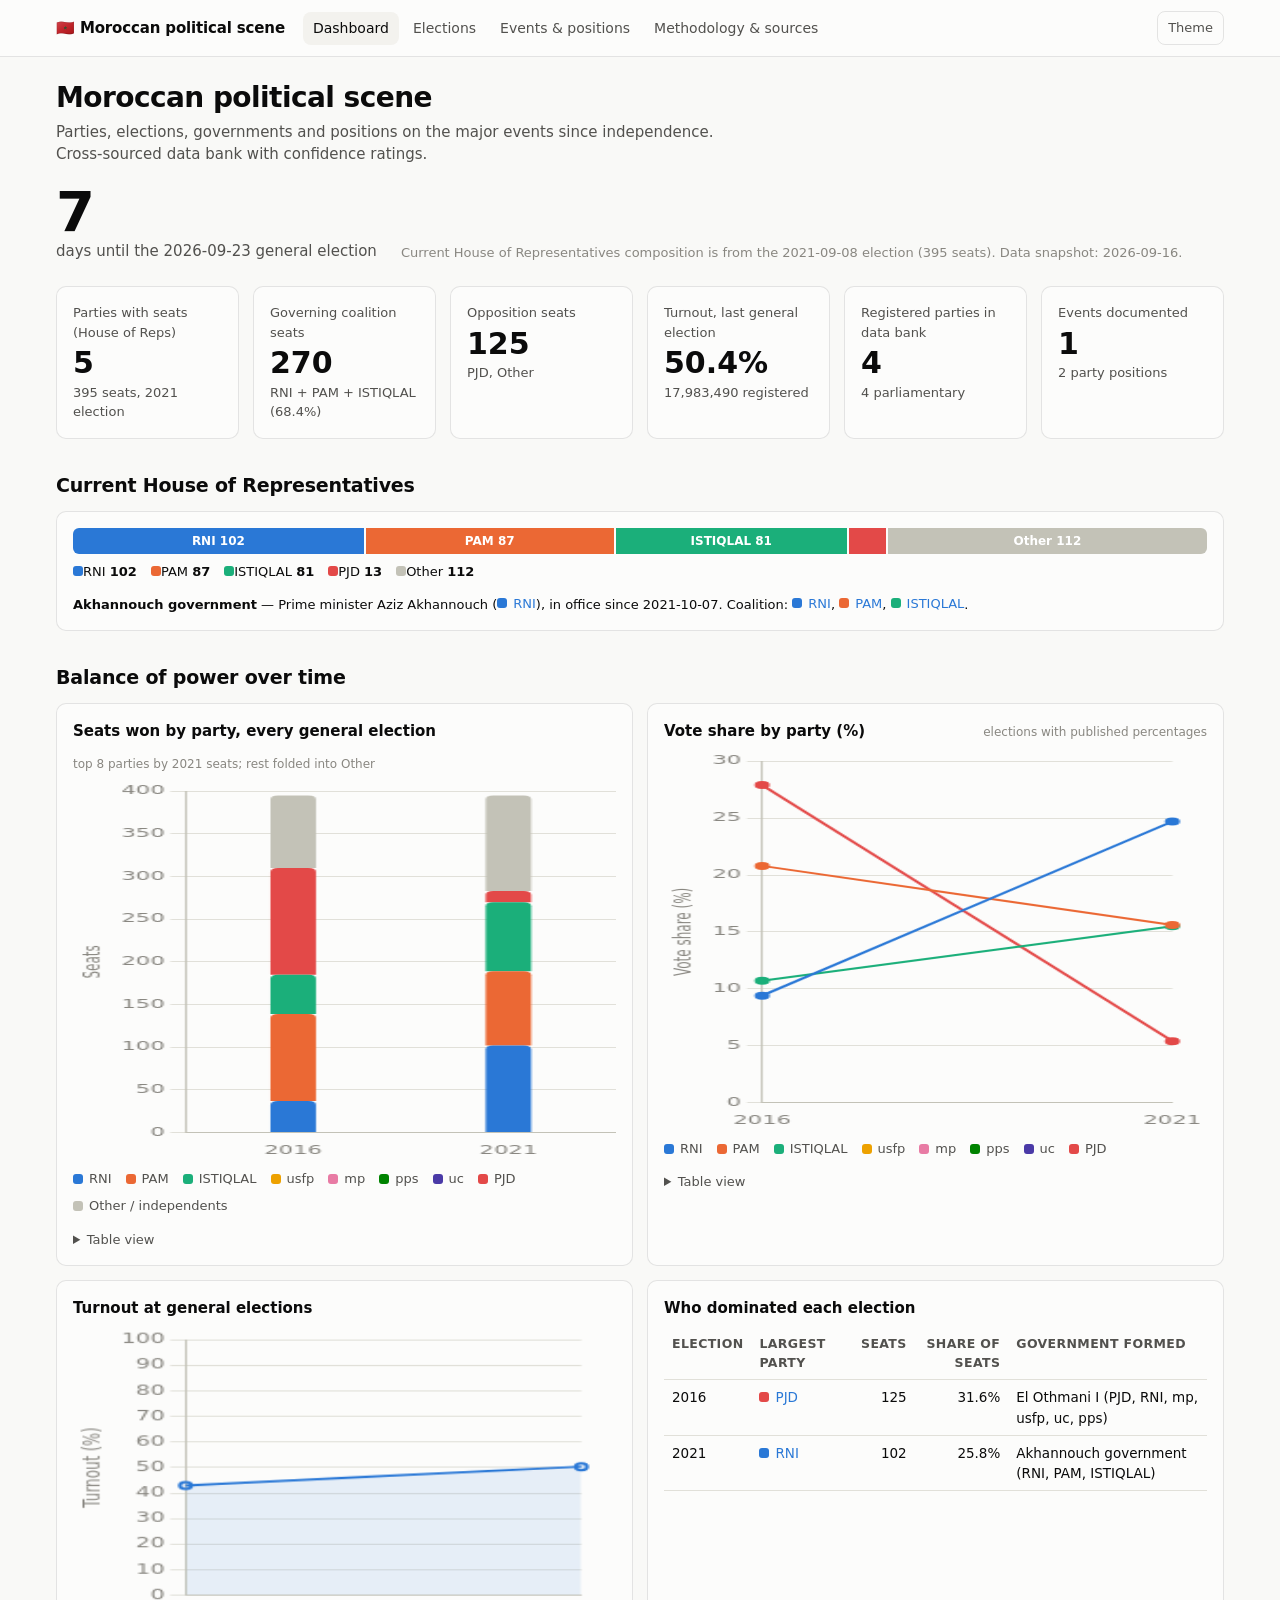
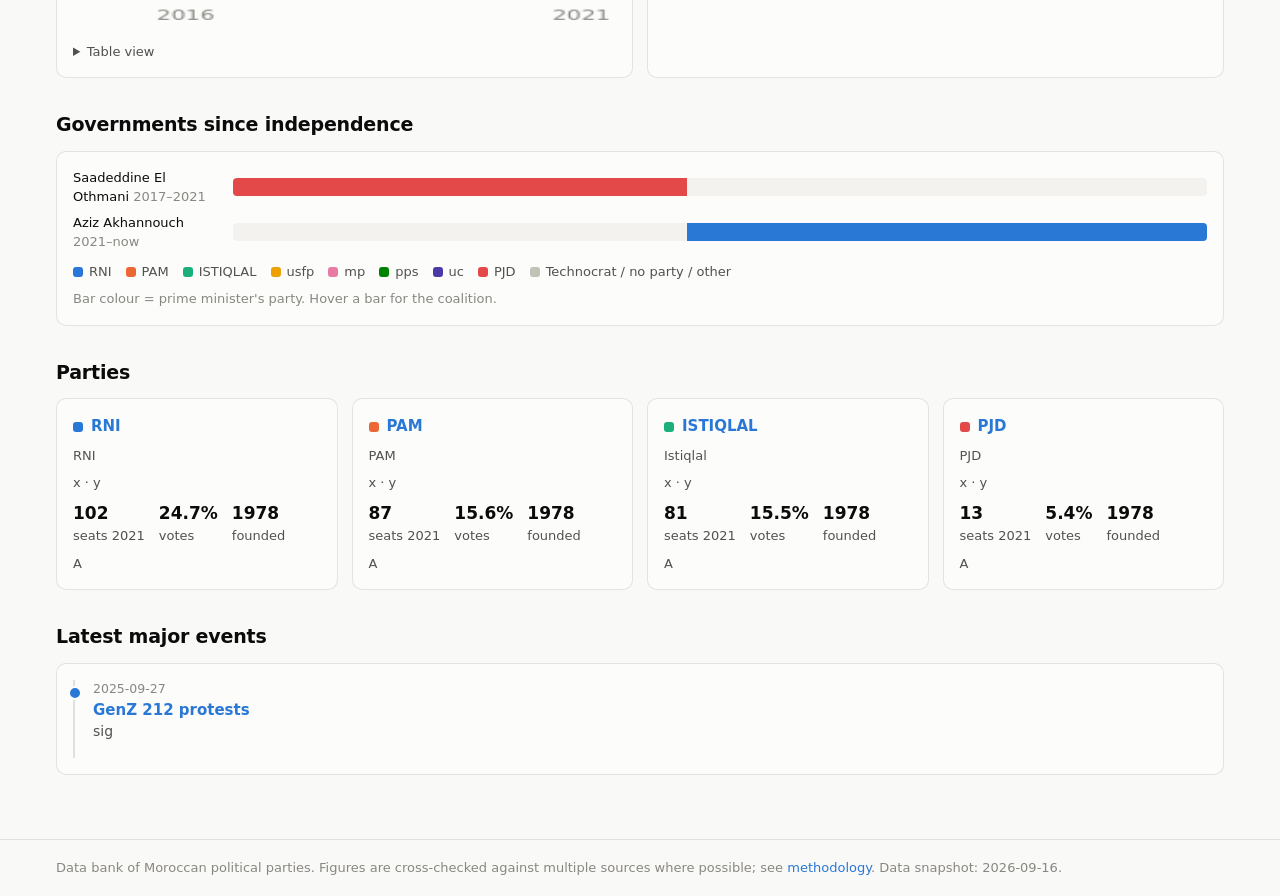
==== site/index.html @ 03019574 "Scaffold data bank site, schema, build and validation pipeline Placeholder data files; real cross-so" ====
<!DOCTYPE html>
<html lang="en">
<head>
<meta charset="utf-8">
<meta name="viewport" content="width=device-width, initial-scale=1">
<title>Dashboard — Moroccan political scene</title>
<link rel="stylesheet" href="assets/style.css">
<script src="assets/vendor/chart.umd.js"></script>
<script src="data.js"></script>
<script src="assets/app.js" defer></script>
</head>
<body data-page="dashboard">
<header class="top"><div class="wrap">
  <a class="brand" href="index.html">🇲🇦 Moroccan political scene</a>
  <nav>
    <a href="index.html" data-page="dashboard">Dashboard</a>
    <a href="elections.html" data-page="elections">Elections</a>
    <a href="events.html" data-page="events">Events &amp; positions</a>
    <a href="methodology.html" data-page="methodology">Methodology &amp; sources</a>
  </nav>
  <button class="theme-btn" id="theme-toggle" type="button">Theme</button>
</div></header>
<main><div class="wrap">
<h1>Moroccan political scene</h1>
<p class="sub">Parties, elections, governments and positions on the major events since independence. Cross-sourced data bank with confidence ratings.</p>
<div class="hero" id="hero"></div>
<div class="grid kpi" id="kpis"></div>
<h2>Current House of Representatives</h2>
<div class="card"><div id="seatbar"></div><p class="small" style="margin:12px 0 0" id="gov-summary"></p></div>
<h2>Balance of power over time</h2>
<div class="grid two">
  <div class="card chart-card"><div class="head"><span class="title">Seats won by party, every general election</span><span class="note">top 8 parties by 2021 seats; rest folded into Other</span></div><div class="chart-wrap tall"><canvas id="chart-seats"></canvas></div><div id="legend-seats"></div><div id="table-seats"></div></div>
  <div class="card chart-card"><div class="head"><span class="title">Vote share by party (%)</span><span class="note">elections with published percentages</span></div><div class="chart-wrap tall"><canvas id="chart-votes"></canvas></div><div id="legend-votes"></div><div id="table-votes"></div></div>
</div>
<div class="grid two" style="margin-top:14px">
  <div class="card chart-card"><div class="head"><span class="title">Turnout at general elections</span></div><div class="chart-wrap"><canvas id="chart-turnout"></canvas></div><div id="table-turnout"></div></div>
  <div class="card chart-card"><div class="head"><span class="title">Who dominated each election</span></div><div id="domination"></div></div>
</div>
<h2>Governments since independence</h2>
<div class="card"><div class="gov-track" id="gov-track"></div><div style="margin-top:10px" id="legend-gov"></div><p class="small muted" style="margin:8px 0 0">Bar colour = prime minister's party. Hover a bar for the coalition.</p></div>
<h2>Parties</h2>
<div class="grid parties" id="party-cards"></div>
<h2>Latest major events</h2>
<div class="card" id="recent-events"></div>
</div></main>
<footer><div class="wrap">Data bank of Moroccan political parties. Figures are cross-checked against multiple sources where possible; see <a href="methodology.html">methodology</a>. Data snapshot: <span id="generated"></span>.</div></footer>
</body>
</html>
---- site/assets/style.css ----
/* Moroccan political scene — data bank UI */
:root {
  color-scheme: light;
  --page: #f9f9f7; --surface: #fcfcfb; --surface-2: #f3f2ee;
  --ink: #0b0b0b; --ink-2: #52514e; --muted: #898781;
  --grid: #e1e0d9; --axis: #c3c2b7; --border: rgba(11,11,11,0.10);
  --accent: #2a78d6; --accent-ink: #ffffff;
  --gray-series: #c3c2b7;
  --s1:#2a78d6; --s2:#eb6834; --s3:#1baf7a; --s4:#eda100; --s5:#e87ba4; --s6:#008300; --s7:#4a3aa7; --s8:#e34948;
  --good:#0ca30c; --warning:#fab219; --serious:#ec835a; --critical:#d03b3b;
  --radius: 10px; --gutter: 16px; --maxw: 1200px;
  --font: system-ui, -apple-system, "Segoe UI", Roboto, sans-serif;
}
@media (prefers-color-scheme: dark) {
  :root:not([data-theme="light"]) {
    color-scheme: dark;
    --page:#0d0d0d; --surface:#1a1a19; --surface-2:#232321;
    --ink:#ffffff; --ink-2:#c3c2b7; --muted:#898781;
    --grid:#2c2c2a; --axis:#383835; --border: rgba(255,255,255,0.10);
    --accent:#3987e5; --gray-series:#4a4a47;
    --s1:#3987e5; --s2:#d95926; --s3:#199e70; --s4:#c98500; --s5:#d55181; --s6:#008300; --s7:#9085e9; --s8:#e66767;
  }
}
:root[data-theme="dark"] {
  color-scheme: dark;
  --page:#0d0d0d; --surface:#1a1a19; --surface-2:#232321;
  --ink:#ffffff; --ink-2:#c3c2b7; --muted:#898781;
  --grid:#2c2c2a; --axis:#383835; --border: rgba(255,255,255,0.10);
  --accent:#3987e5; --gray-series:#4a4a47;
  --s1:#3987e5; --s2:#d95926; --s3:#199e70; --s4:#c98500; --s5:#d55181; --s6:#008300; --s7:#9085e9; --s8:#e66767;
}
* { box-sizing: border-box; }
html, body { margin: 0; padding: 0; }
body { background: var(--page); color: var(--ink); font-family: var(--font); font-size: 15px; line-height: 1.5; }
a { color: var(--accent); text-decoration: none; }
a:hover { text-decoration: underline; }
.wrap { max-width: var(--maxw); margin: 0 auto; padding: 0 var(--gutter); }
header.top { border-bottom: 1px solid var(--border); background: var(--surface); position: sticky; top: 0; z-index: 20; }
header.top .wrap { display: flex; align-items: center; gap: 18px; height: 56px; }
header.top .brand { font-weight: 700; letter-spacing: -0.01em; color: var(--ink); white-space: nowrap; }
header.top nav { display: flex; gap: 4px; flex: 1; overflow-x: auto; }
header.top nav a { color: var(--ink-2); padding: 6px 10px; border-radius: 8px; white-space: nowrap; font-size: 14px; }
header.top nav a.active, header.top nav a:hover { background: var(--surface-2); color: var(--ink); text-decoration: none; }
.theme-btn { border: 1px solid var(--border); background: transparent; color: var(--ink-2); border-radius: 8px; padding: 6px 10px; cursor: pointer; font: inherit; font-size: 13px; }
main { padding: 24px 0 64px; }
h1 { font-size: 28px; letter-spacing: -0.02em; margin: 0 0 6px; line-height: 1.2; }
h2 { font-size: 19px; margin: 32px 0 12px; letter-spacing: -0.01em; }
h3 { font-size: 15px; margin: 18px 0 8px; }
.sub { color: var(--ink-2); margin: 0 0 18px; max-width: 70ch; }
.muted { color: var(--muted); }
.small { font-size: 13px; }
.card { background: var(--surface); border: 1px solid var(--border); border-radius: var(--radius); padding: 16px; }
.grid { display: grid; gap: 14px; }
.grid.kpi { grid-template-columns: repeat(auto-fit, minmax(160px, 1fr)); }
.grid.two { grid-template-columns: repeat(auto-fit, minmax(320px, 1fr)); }
.grid.parties { grid-template-columns: repeat(auto-fill, minmax(230px, 1fr)); }
.tile .label { color: var(--ink-2); font-size: 13px; }
.tile .value { font-size: 30px; font-weight: 600; line-height: 1.15; margin-top: 4px; }
.tile .delta { font-size: 13px; color: var(--ink-2); margin-top: 2px; }
.hero { display: flex; flex-wrap: wrap; align-items: flex-end; gap: 24px; margin: 8px 0 24px; }
.hero .big { font-size: 56px; font-weight: 700; line-height: 1; letter-spacing: -0.03em; }
.hero .big-label { color: var(--ink-2); }
.chart-card { display: flex; flex-direction: column; gap: 8px; }
.chart-card .head { display: flex; justify-content: space-between; align-items: baseline; gap: 12px; flex-wrap: wrap; }
.chart-card .title { font-weight: 600; }
.chart-card .note { color: var(--muted); font-size: 12px; }
.chart-wrap { position: relative; width: 100%; height: 300px; }
.chart-wrap.tall { height: 380px; }
.chart-wrap.short { height: 180px; }
.chart-wrap canvas { width: 100% !important; height: 100% !important; }
.legend { display: flex; flex-wrap: wrap; gap: 8px 14px; font-size: 13px; color: var(--ink-2); }
.legend .key { display: inline-flex; align-items: center; gap: 6px; }
.swatch { width: 10px; height: 10px; border-radius: 3px; display: inline-block; flex: none; }
details.table-view { margin-top: 6px; }
details.table-view summary { cursor: pointer; color: var(--ink-2); font-size: 13px; }
table { border-collapse: collapse; width: 100%; font-size: 13.5px; }
th, td { text-align: left; padding: 7px 8px; border-bottom: 1px solid var(--grid); vertical-align: top; }
th { color: var(--ink-2); font-weight: 600; font-size: 12.5px; text-transform: uppercase; letter-spacing: 0.03em; }
td.num, th.num { text-align: right; font-variant-numeric: tabular-nums; }
.table-scroll { overflow-x: auto; }
.seatbar { display: flex; height: 26px; border-radius: 6px; overflow: hidden; gap: 2px; background: var(--surface); }
.seatbar .seg { height: 100%; min-width: 1px; position: relative; }
.seatbar .seg span { position: absolute; inset: 0; display: flex; align-items: center; justify-content: center; font-size: 12px; font-weight: 600; color: #fff; white-space: nowrap; overflow: hidden; }
.seatbar-legend { display: flex; flex-wrap: wrap; gap: 6px 14px; margin-top: 8px; font-size: 13px; }
.chip { display: inline-flex; align-items: center; gap: 6px; padding: 2px 9px; border-radius: 999px; background: var(--surface-2); color: var(--ink-2); font-size: 12.5px; border: 1px solid var(--border); }
.chip.stance { font-weight: 600; }
.stance-support { color: var(--good); }
.stance-oppose { color: var(--critical); }
.stance-mixed, .stance-conditional, .stance-split { color: var(--serious); }
.stance-abstain, .stance-silent, .stance-boycott { color: var(--muted); }
.conf { font-size: 11px; text-transform: uppercase; letter-spacing: 0.04em; padding: 1px 6px; border-radius: 4px; border: 1px solid var(--border); color: var(--muted); }
.conf.high { color: var(--good); } .conf.medium { color: var(--serious); } .conf.low { color: var(--critical); }
.party-card { display: flex; flex-direction: column; gap: 8px; }
.party-card .name { font-weight: 600; display: flex; align-items: center; gap: 8px; }
.party-card .meta { color: var(--ink-2); font-size: 13px; }
.party-card .stats { display: flex; gap: 14px; font-size: 13px; color: var(--ink-2); }
.party-card .stats b { color: var(--ink); font-size: 17px; display: block; }
.timeline { list-style: none; margin: 0; padding: 0; border-left: 2px solid var(--grid); }
.timeline li { position: relative; padding: 0 0 16px 18px; }
.timeline li::before { content: ""; position: absolute; left: -7px; top: 6px; width: 10px; height: 10px; border-radius: 50%; background: var(--accent); border: 2px solid var(--surface); }
.timeline .date { font-size: 12.5px; color: var(--muted); font-variant-numeric: tabular-nums; }
.timeline .title { font-weight: 600; }
.timeline .desc { color: var(--ink-2); font-size: 14px; }
.tags { display: flex; flex-wrap: wrap; gap: 6px; }
.filters { display: flex; flex-wrap: wrap; gap: 10px; align-items: center; margin: 12px 0 18px; }
.filters input[type=search], .filters select { font: inherit; padding: 8px 10px; border-radius: 8px; border: 1px solid var(--border); background: var(--surface); color: var(--ink); min-width: 160px; }
.filters input[type=search] { flex: 1 1 260px; }
.event { margin-bottom: 12px; }
.event summary { cursor: pointer; list-style: none; display: flex; gap: 12px; align-items: baseline; flex-wrap: wrap; }
.event summary::-webkit-details-marker { display: none; }
.event summary .date { color: var(--muted); font-variant-numeric: tabular-nums; font-size: 13px; min-width: 96px; }
.event summary .title { font-weight: 600; flex: 1 1 300px; }
.event .body { margin-top: 12px; border-top: 1px solid var(--grid); padding-top: 12px; }
.positions { display: grid; grid-template-columns: repeat(auto-fill, minmax(260px, 1fr)); gap: 10px; }
.pos { border: 1px solid var(--border); border-radius: 8px; padding: 10px; background: var(--surface-2); }
.pos .head { display: flex; justify-content: space-between; align-items: center; gap: 8px; margin-bottom: 4px; }
.pos .party { font-weight: 600; display: flex; align-items: center; gap: 6px; }
.pos .summary { font-size: 13.5px; color: var(--ink-2); }
.sources { font-size: 12.5px; color: var(--muted); word-break: break-all; }
.sources a { color: var(--muted); }
.sources ol { margin: 4px 0 0; padding-left: 18px; }
.gov-track { display: flex; flex-direction: column; gap: 6px; }
.gov-row { display: grid; grid-template-columns: 150px 1fr; gap: 10px; align-items: center; font-size: 13px; }
.gov-row .bar { height: 18px; border-radius: 4px; position: relative; background: var(--surface-2); overflow: hidden; }
.gov-row .bar .seg { position: absolute; top: 0; bottom: 0; }
.leaders { display: grid; grid-template-columns: repeat(auto-fill, minmax(220px, 1fr)); gap: 8px; }
.leader { border: 1px solid var(--border); border-radius: 8px; padding: 10px; background: var(--surface-2); font-size: 13.5px; }
.leader b { display: block; }
.notice { border-left: 3px solid var(--warning); background: var(--surface-2); padding: 10px 14px; border-radius: 6px; font-size: 14px; color: var(--ink-2); }
.badge-party { display: inline-flex; align-items: center; gap: 6px; }
.pill-row { display: flex; flex-wrap: wrap; gap: 6px; margin: 6px 0; }
.pill { font-size: 12px; padding: 2px 8px; border-radius: 999px; border: 1px solid var(--border); color: var(--ink-2); background: var(--surface); cursor: pointer; }
.pill.on { background: var(--accent); color: var(--accent-ink); border-color: var(--accent); }
footer { border-top: 1px solid var(--border); color: var(--muted); font-size: 13px; padding: 18px 0; }
@media (max-width: 640px) {
  h1 { font-size: 24px; }
  .hero .big { font-size: 44px; }
  .gov-row { grid-template-columns: 110px 1fr; }
  .chart-wrap { height: 260px; }
}
@media print { header.top, .theme-btn { display: none; } }
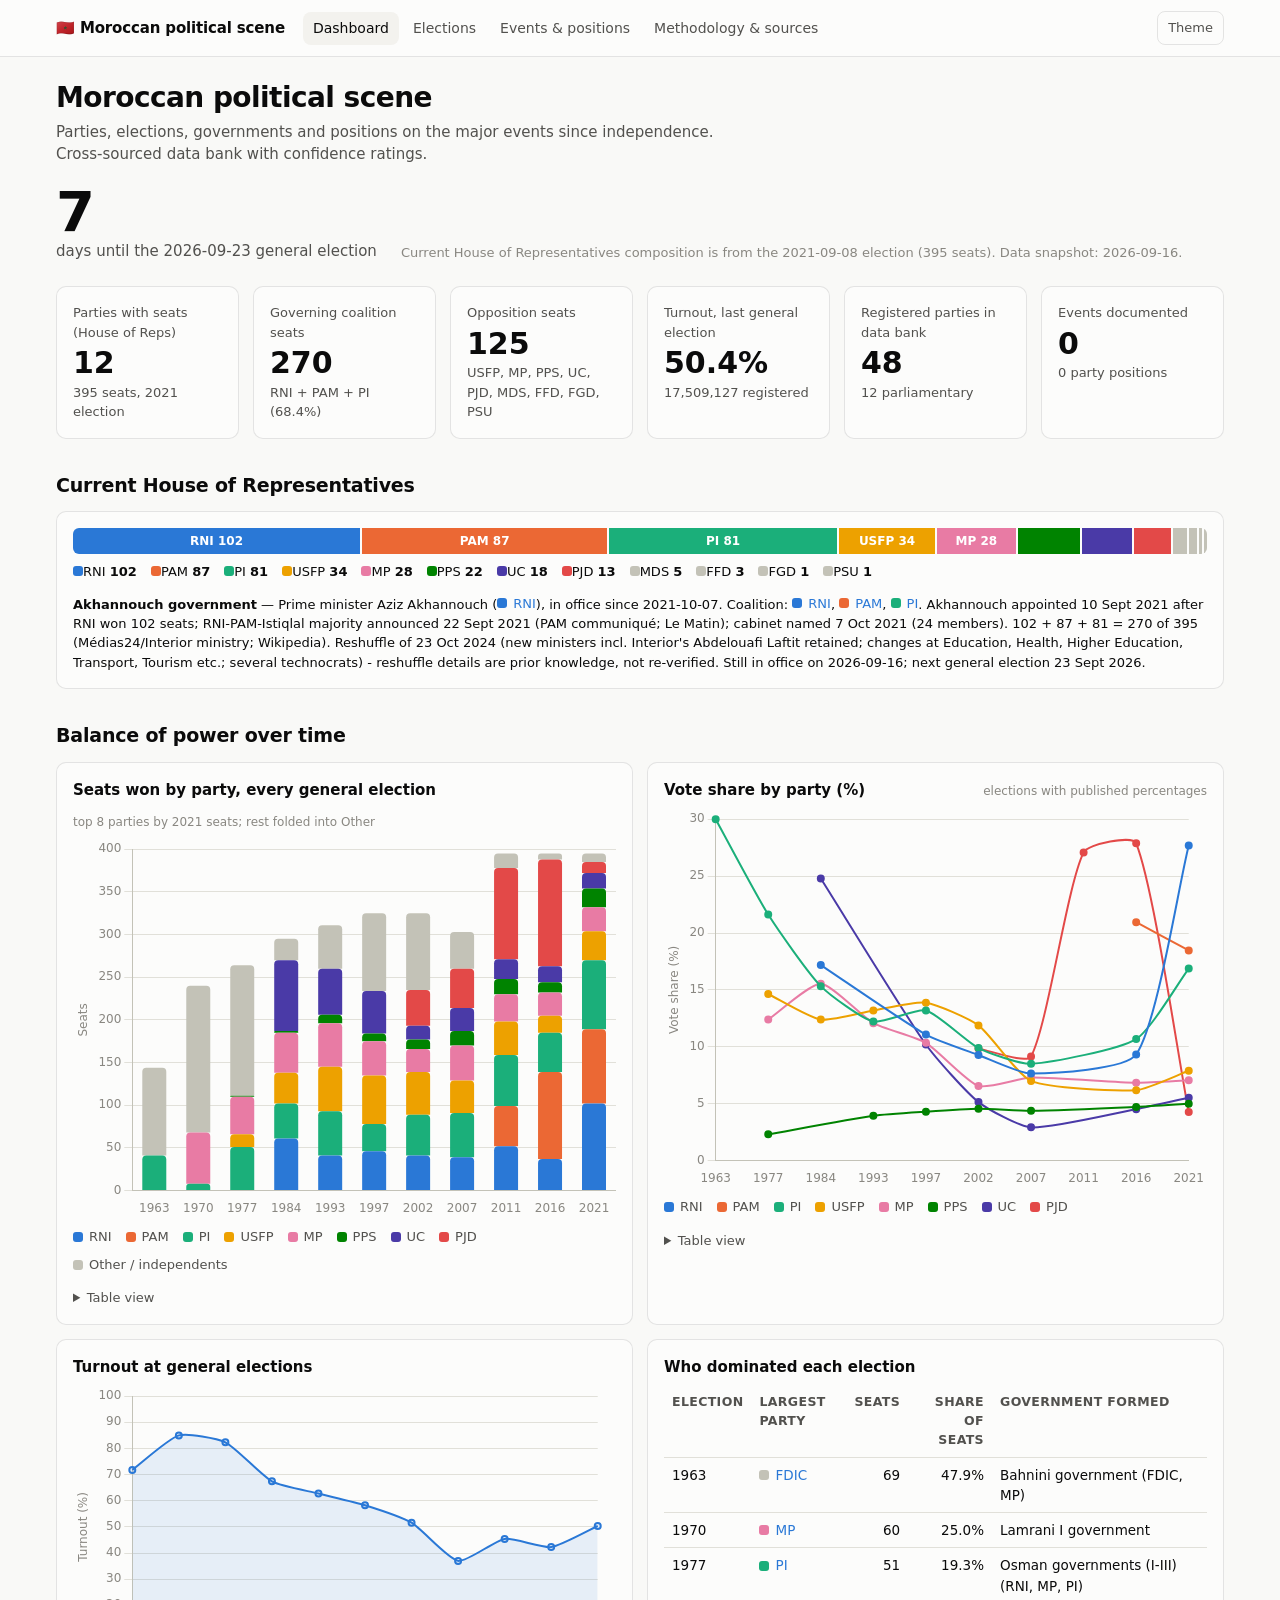
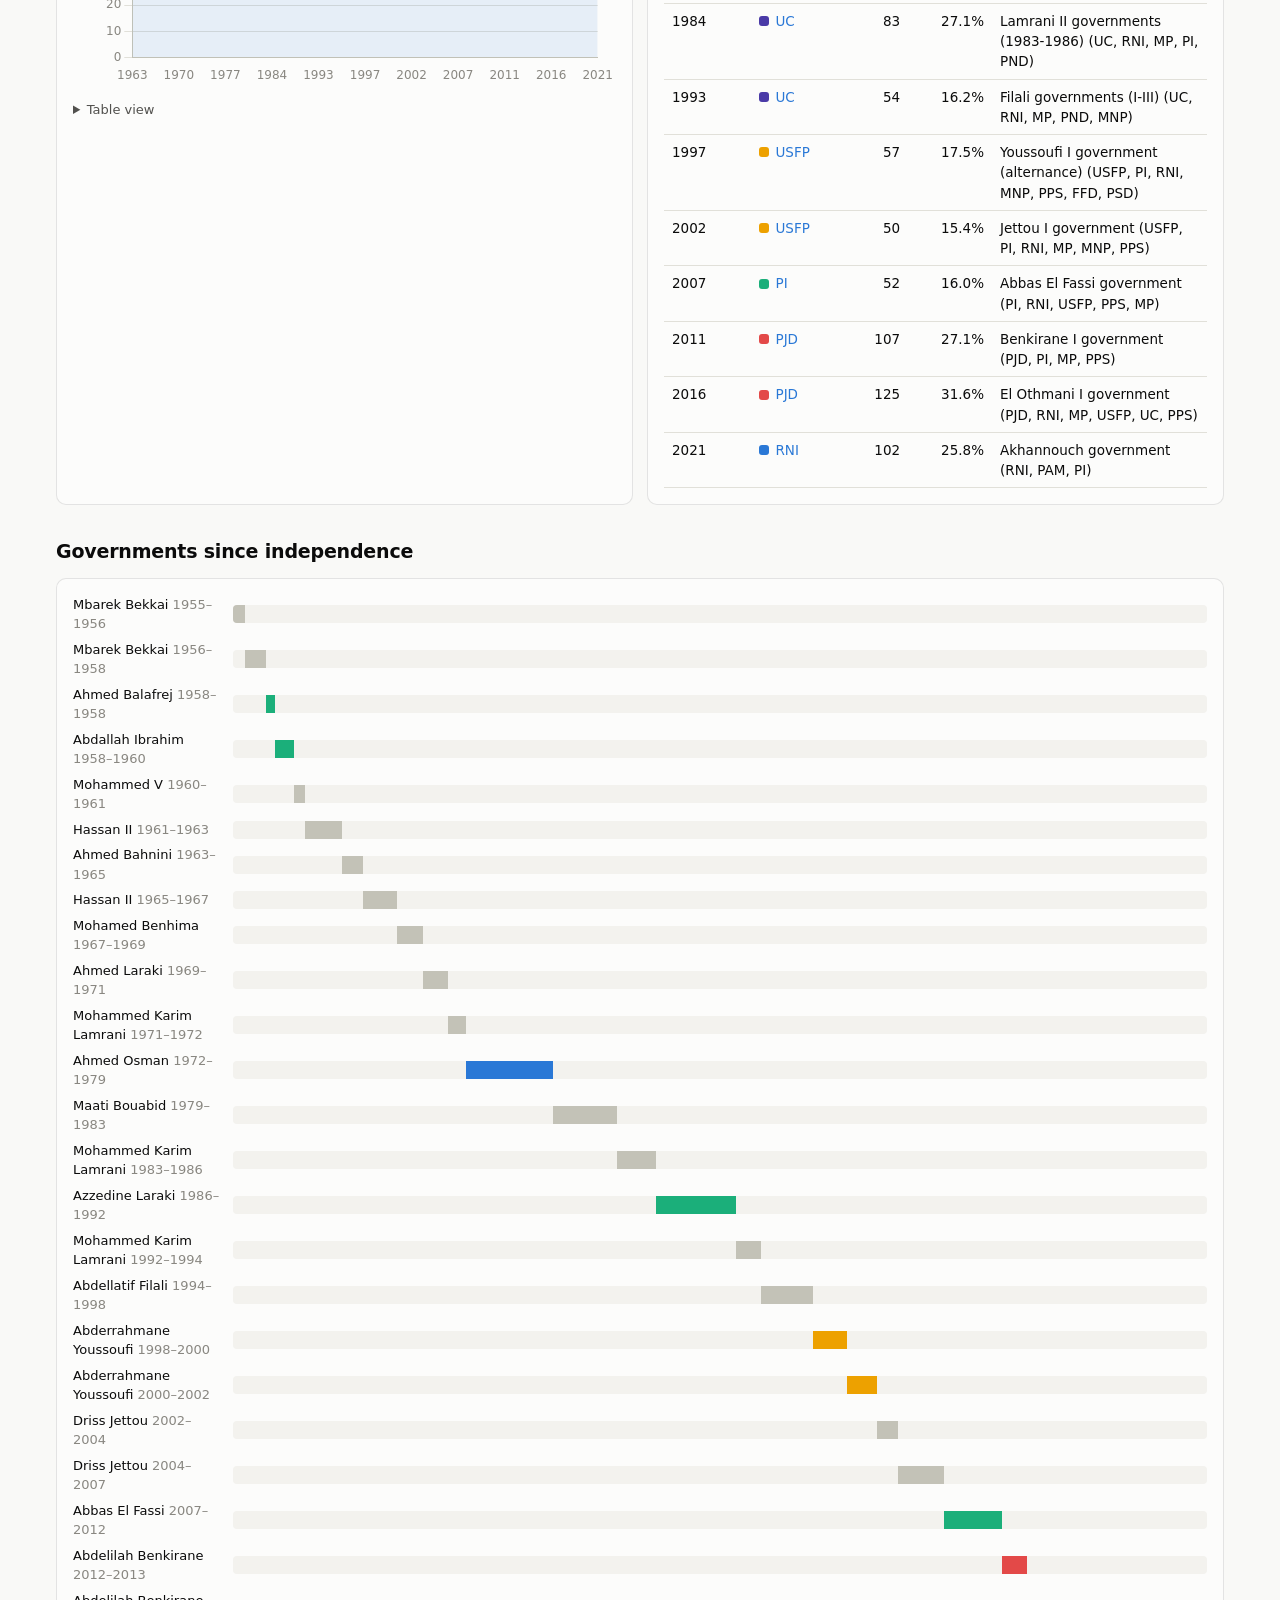
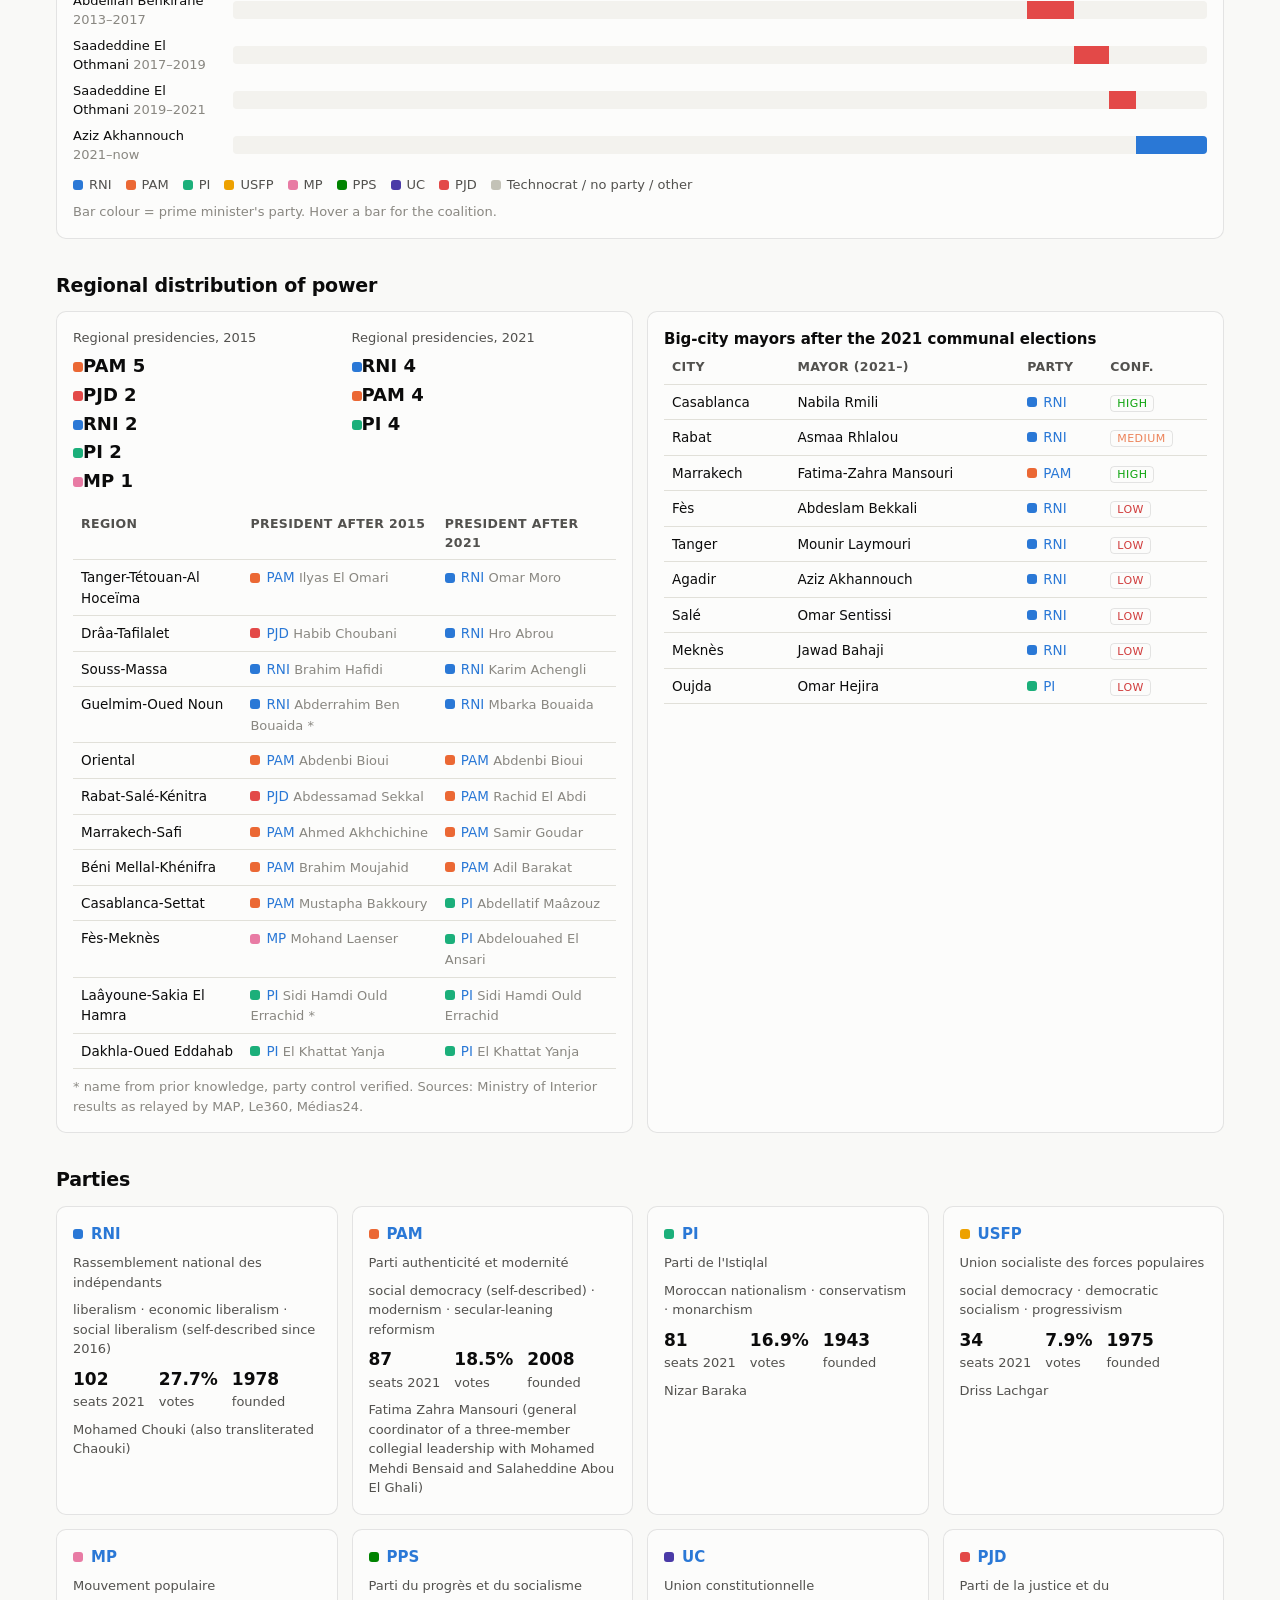
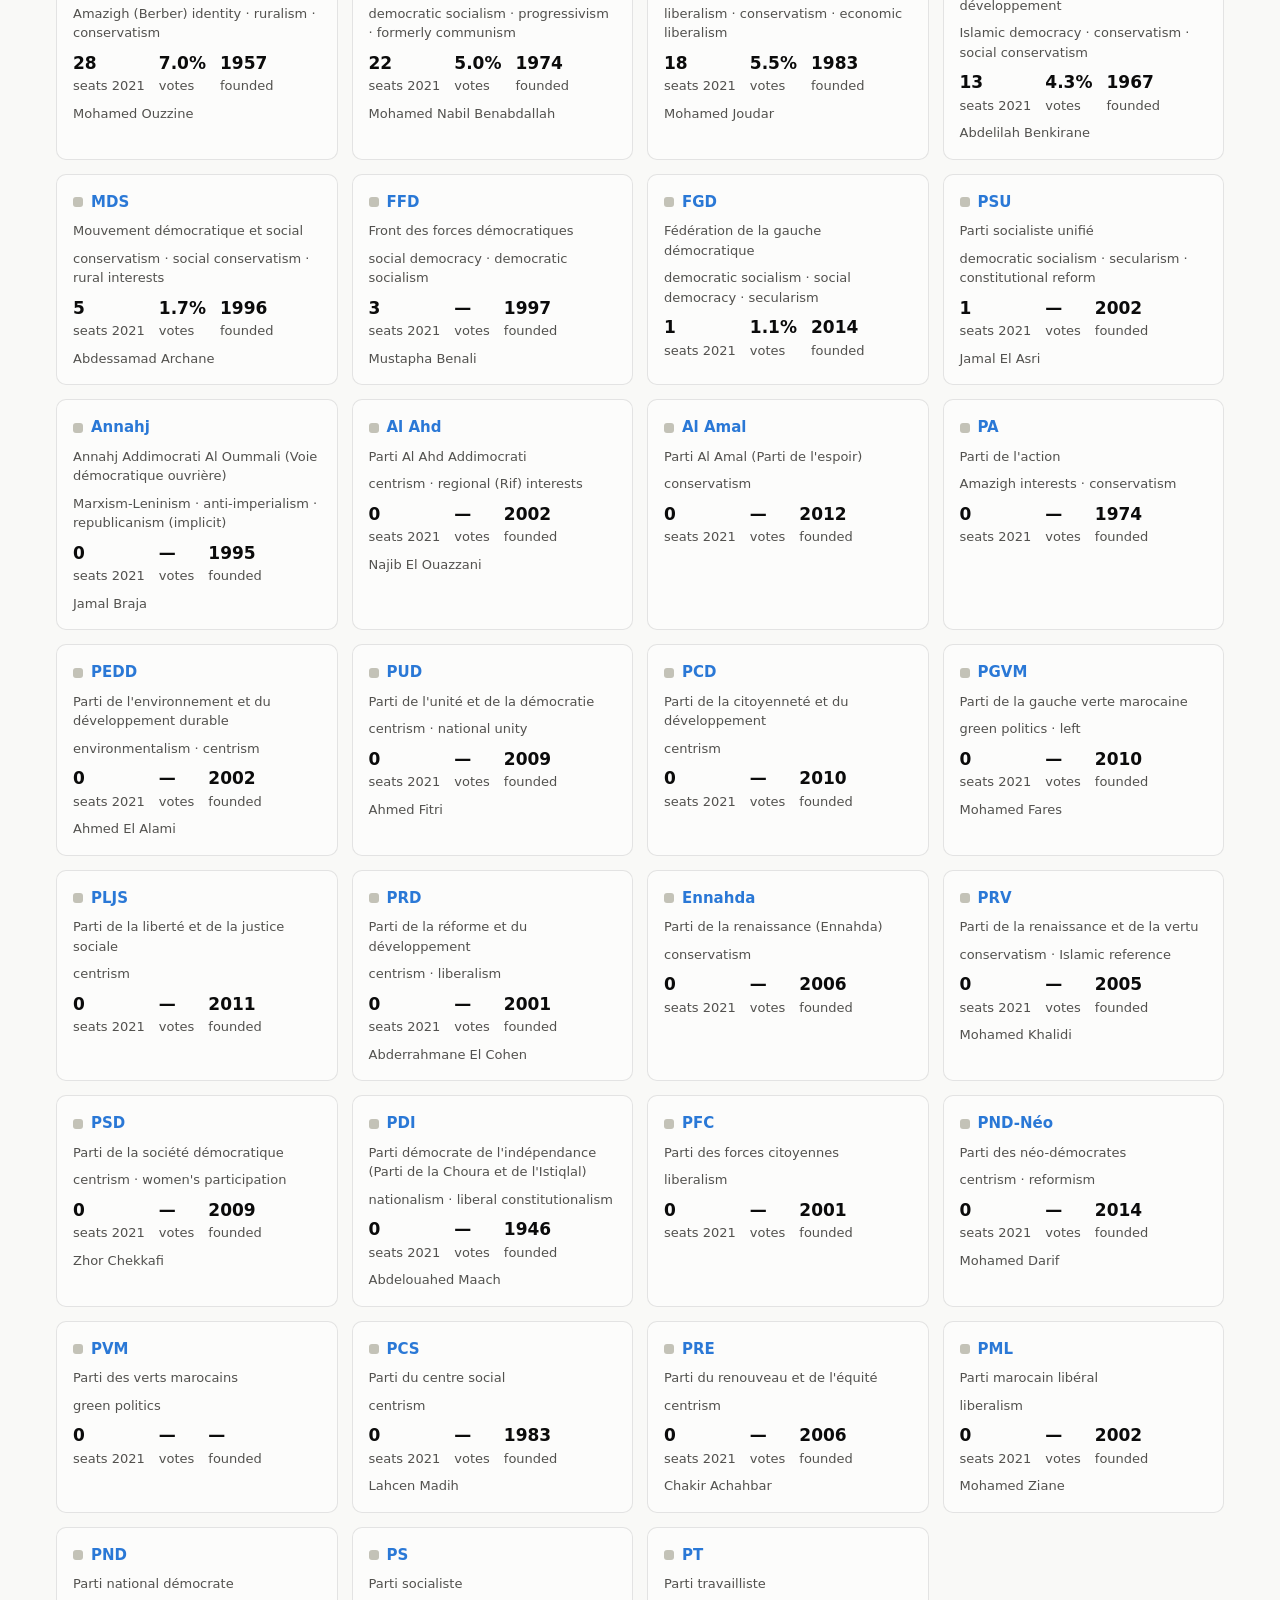
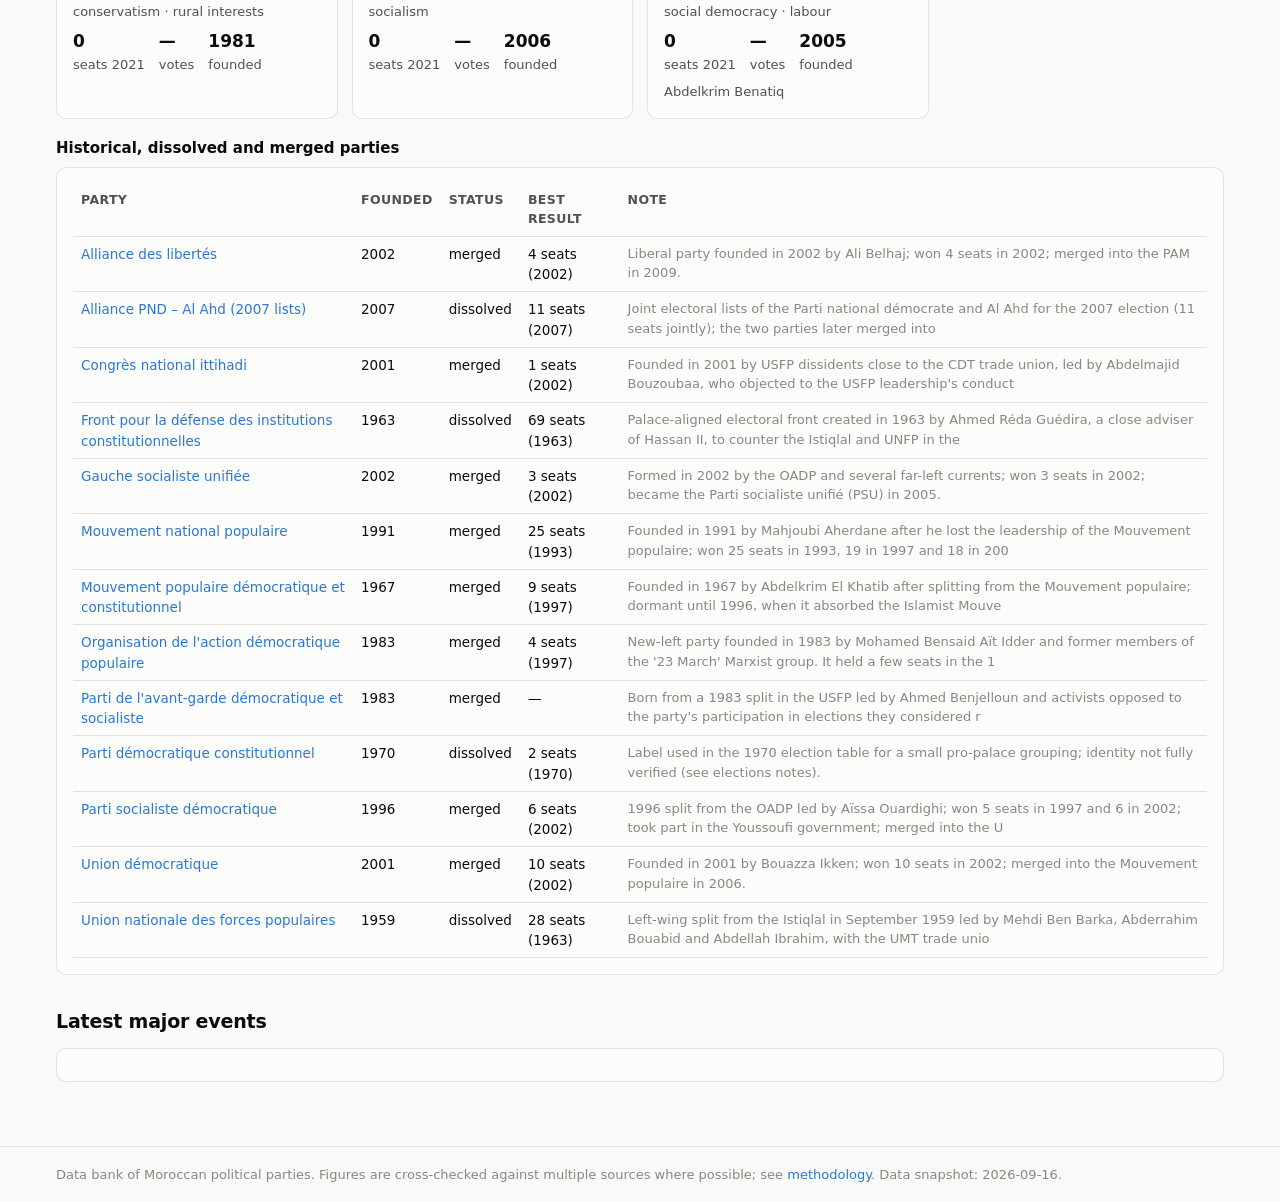
==== commit a5d1c9d1: "Consolidate party, election and government data; add regional views and historical parties Co-Author" ====
--- a/site/index.html
+++ b/site/index.html
@@ -38,8 +38,15 @@
 </div>
 <h2>Governments since independence</h2>
 <div class="card"><div class="gov-track" id="gov-track"></div><div style="margin-top:10px" id="legend-gov"></div><p class="small muted" style="margin:8px 0 0">Bar colour = prime minister's party. Hover a bar for the coalition.</p></div>
+<h2>Regional distribution of power</h2>
+<div class="grid two">
+  <div class="card"><div id="regions-summary"></div><div style="margin-top:12px" id="regions"></div></div>
+  <div class="card"><div class="chart-card"><div class="head"><span class="title">Big-city mayors after the 2021 communal elections</span></div></div><div id="mayors"></div></div>
+</div>
 <h2>Parties</h2>
 <div class="grid parties" id="party-cards"></div>
+<h3>Historical, dissolved and merged parties</h3>
+<div class="card" id="historical-parties"></div>
 <h2>Latest major events</h2>
 <div class="card" id="recent-events"></div>
 </div></main>
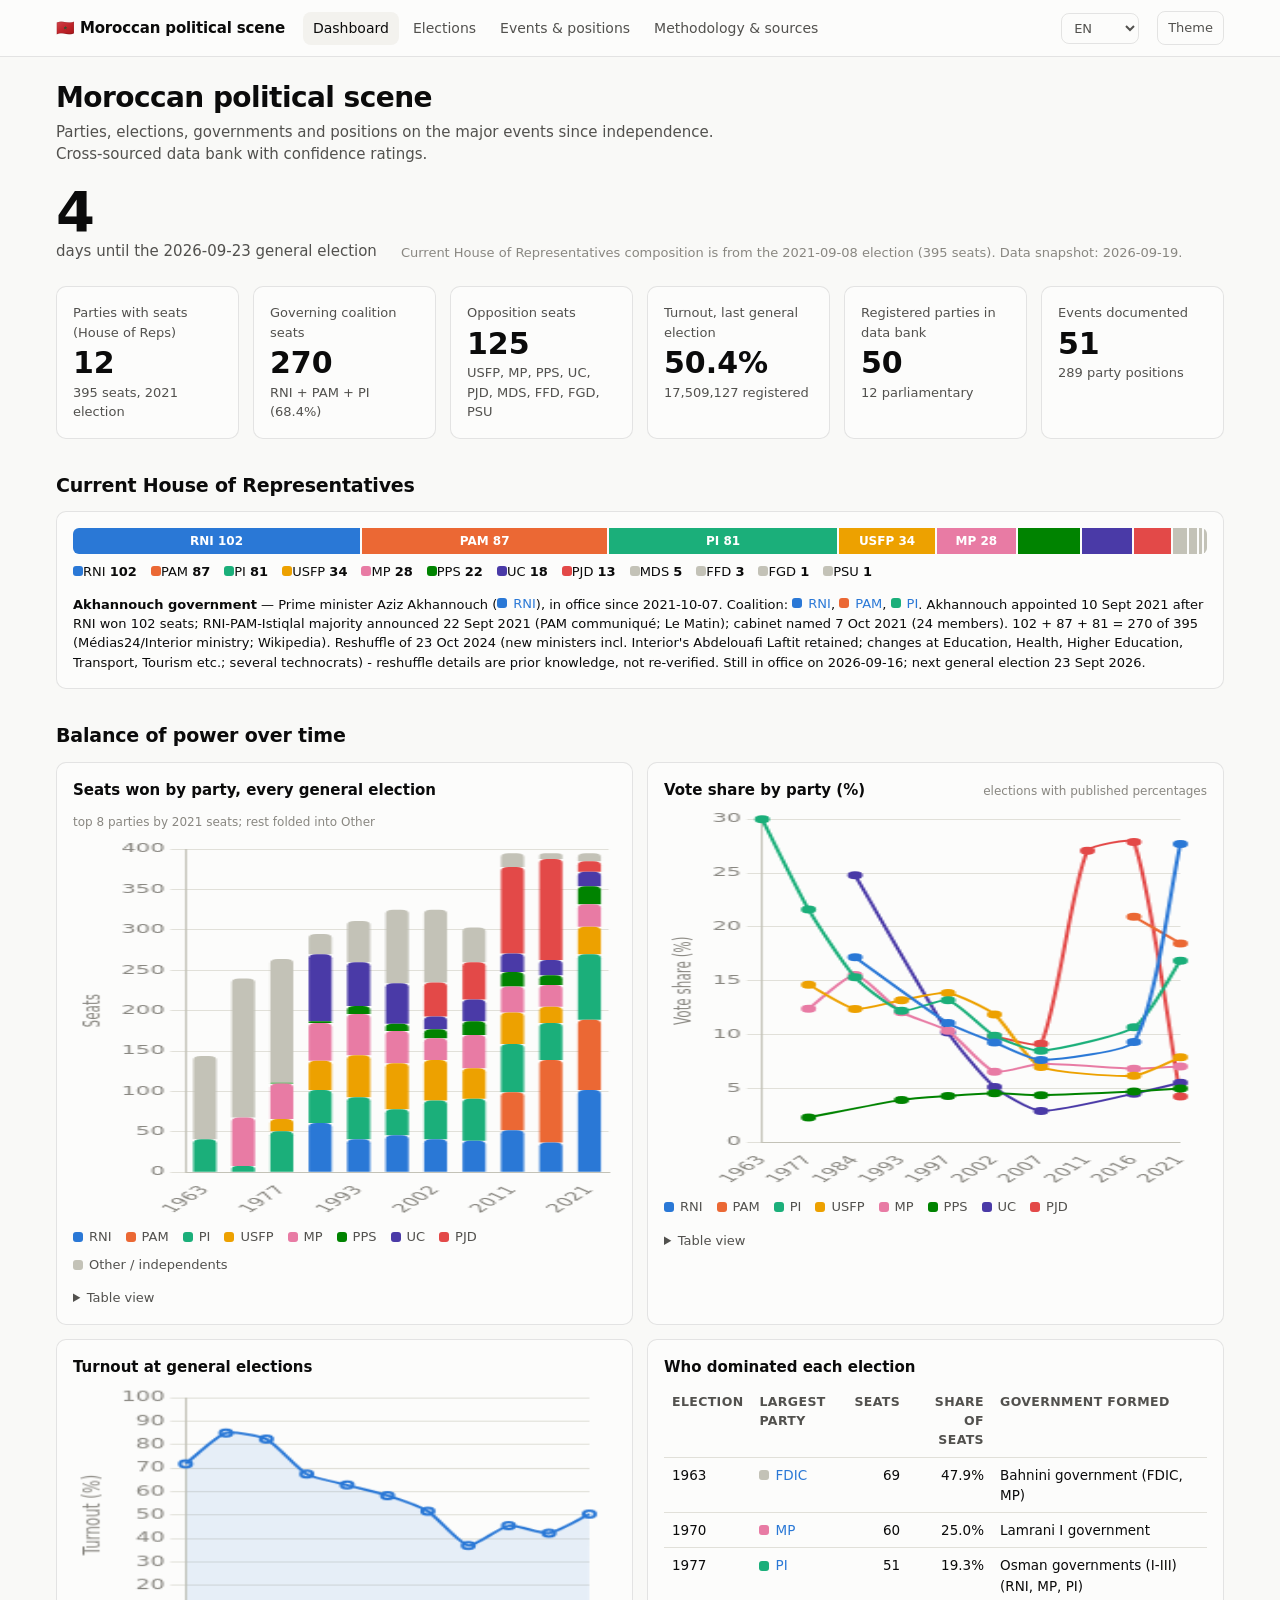
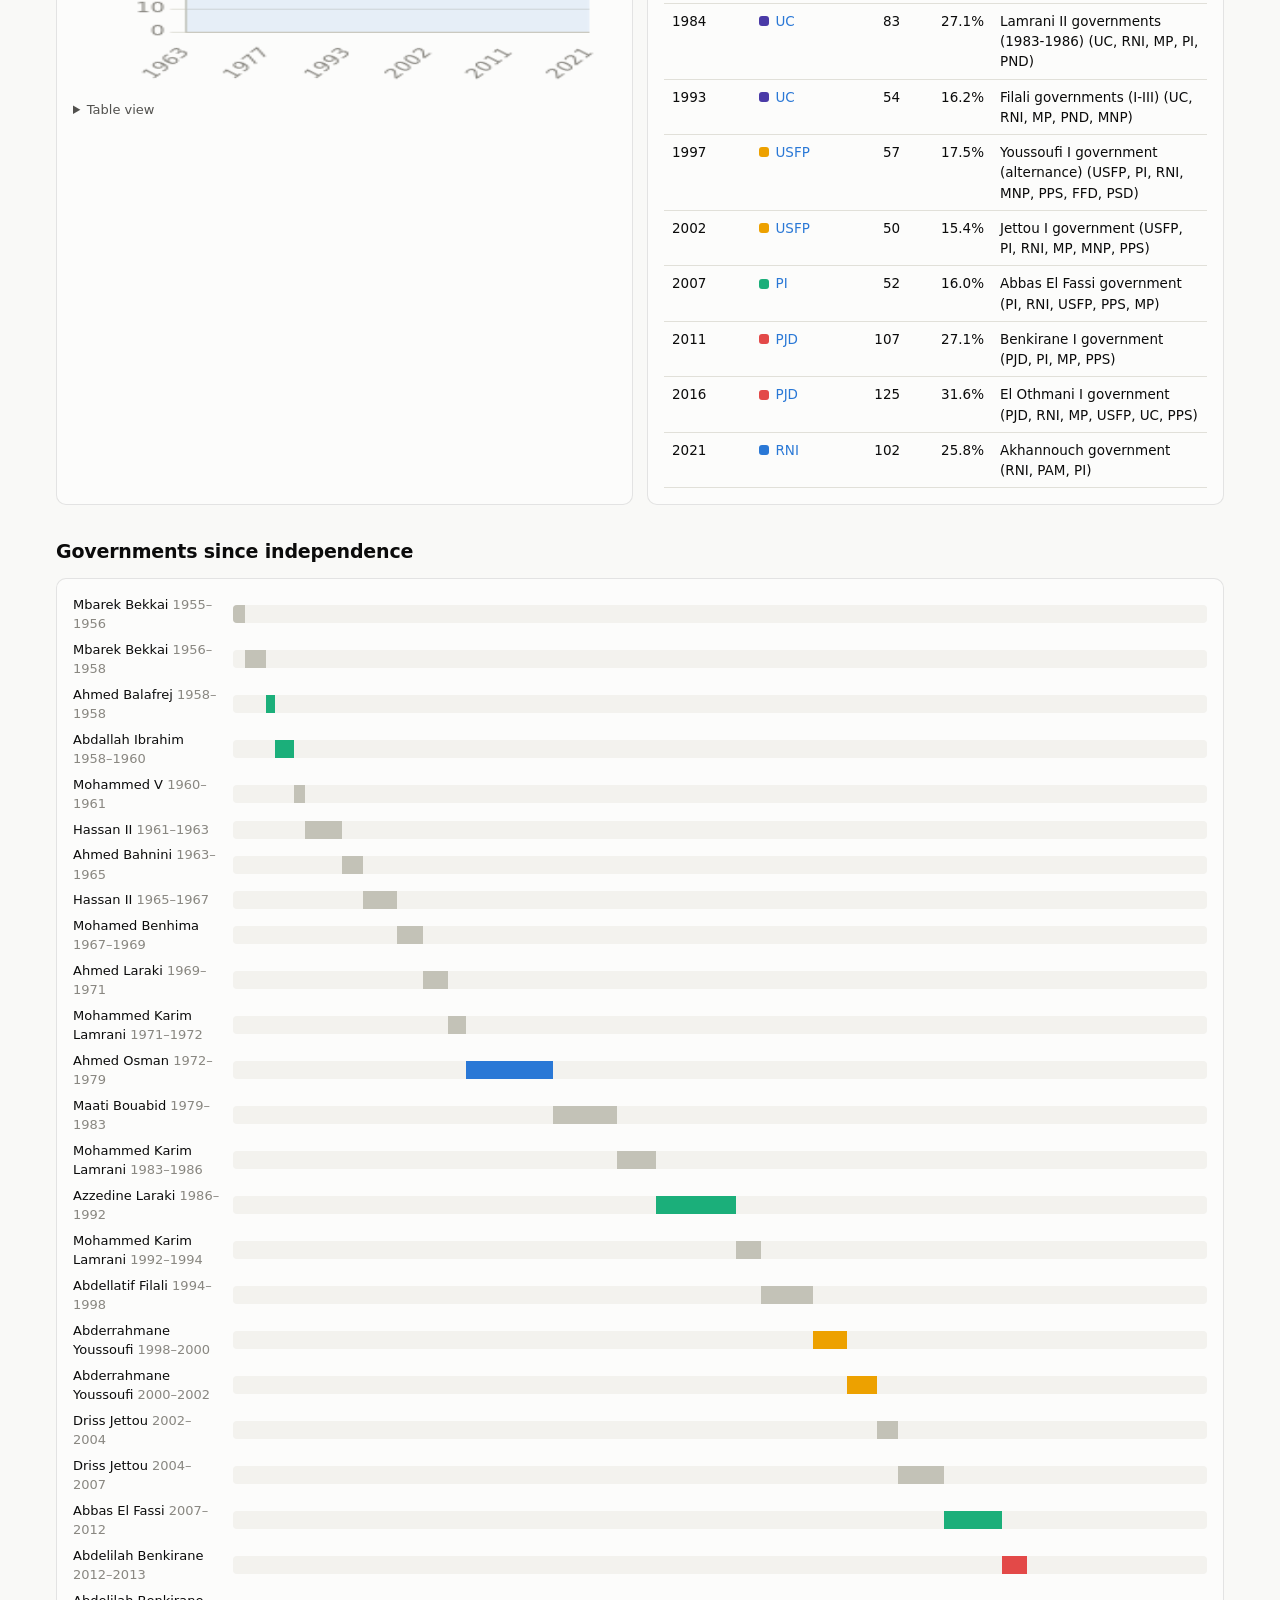
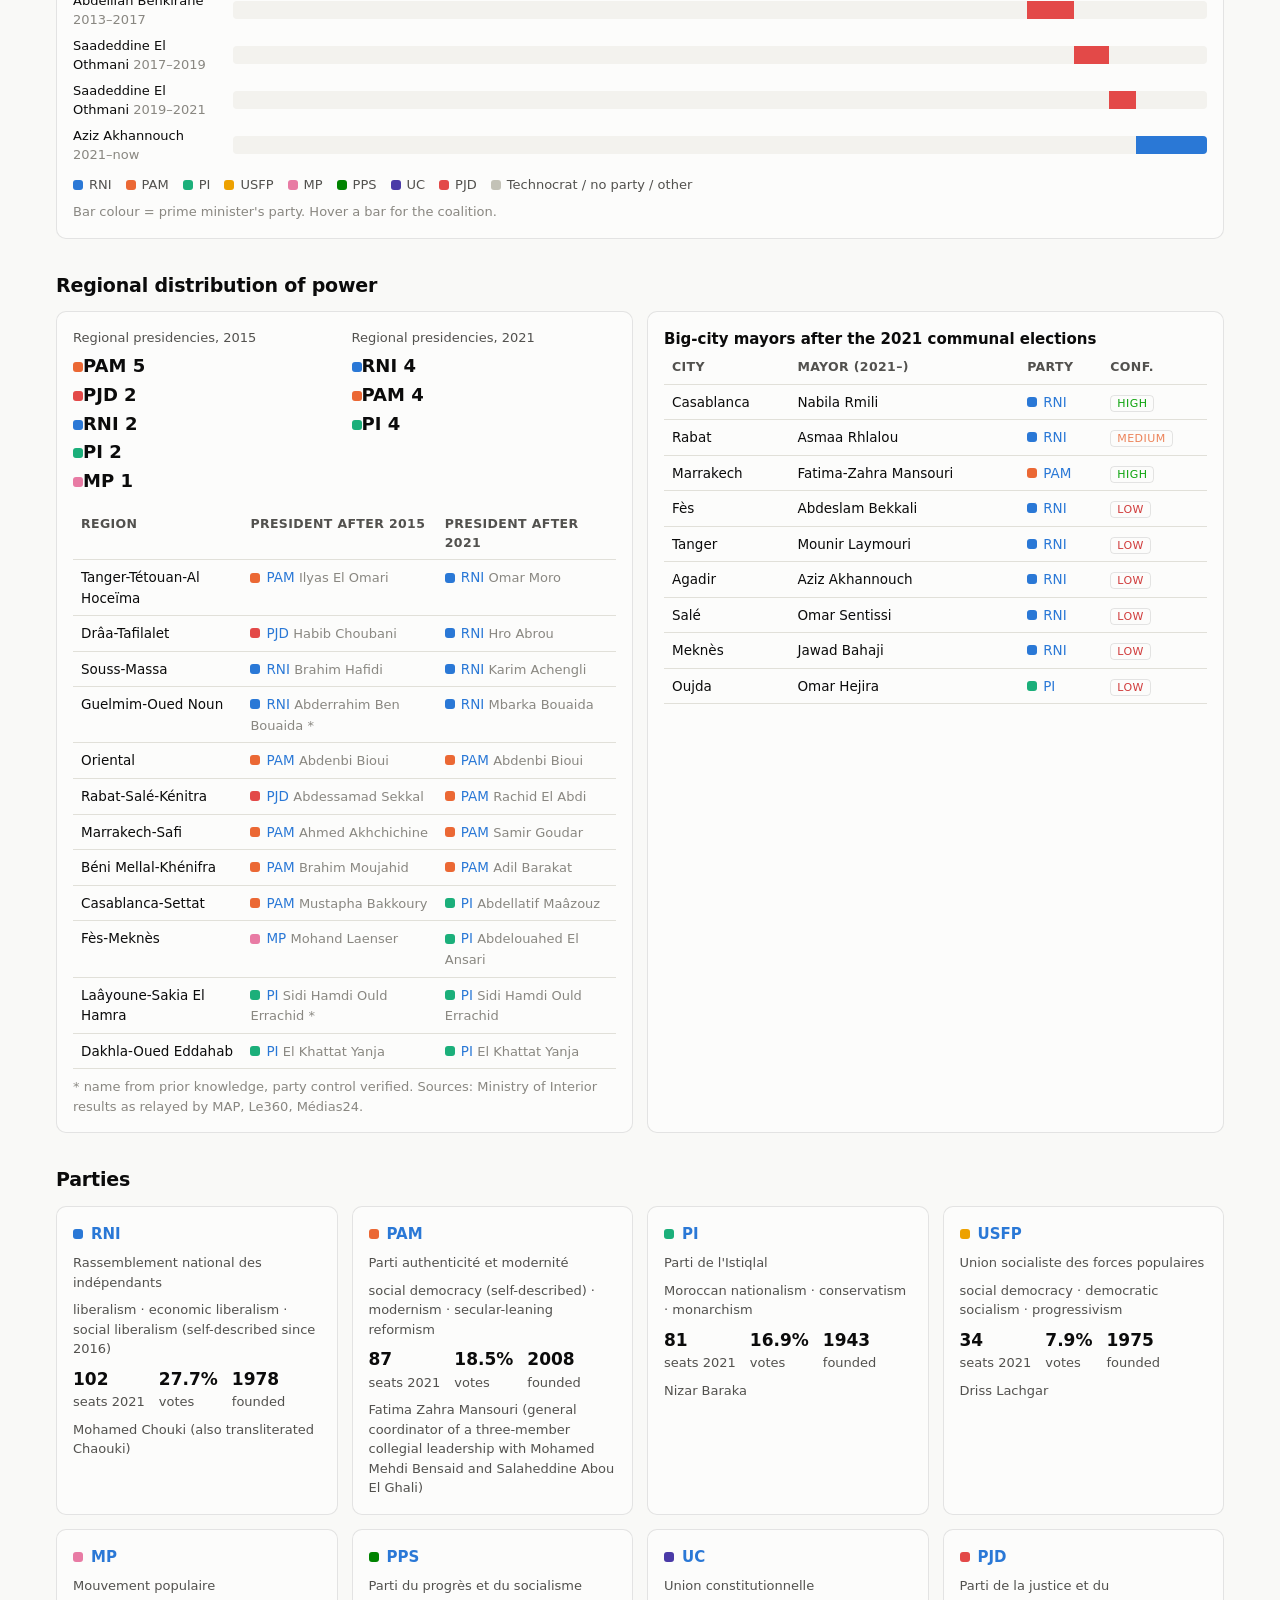
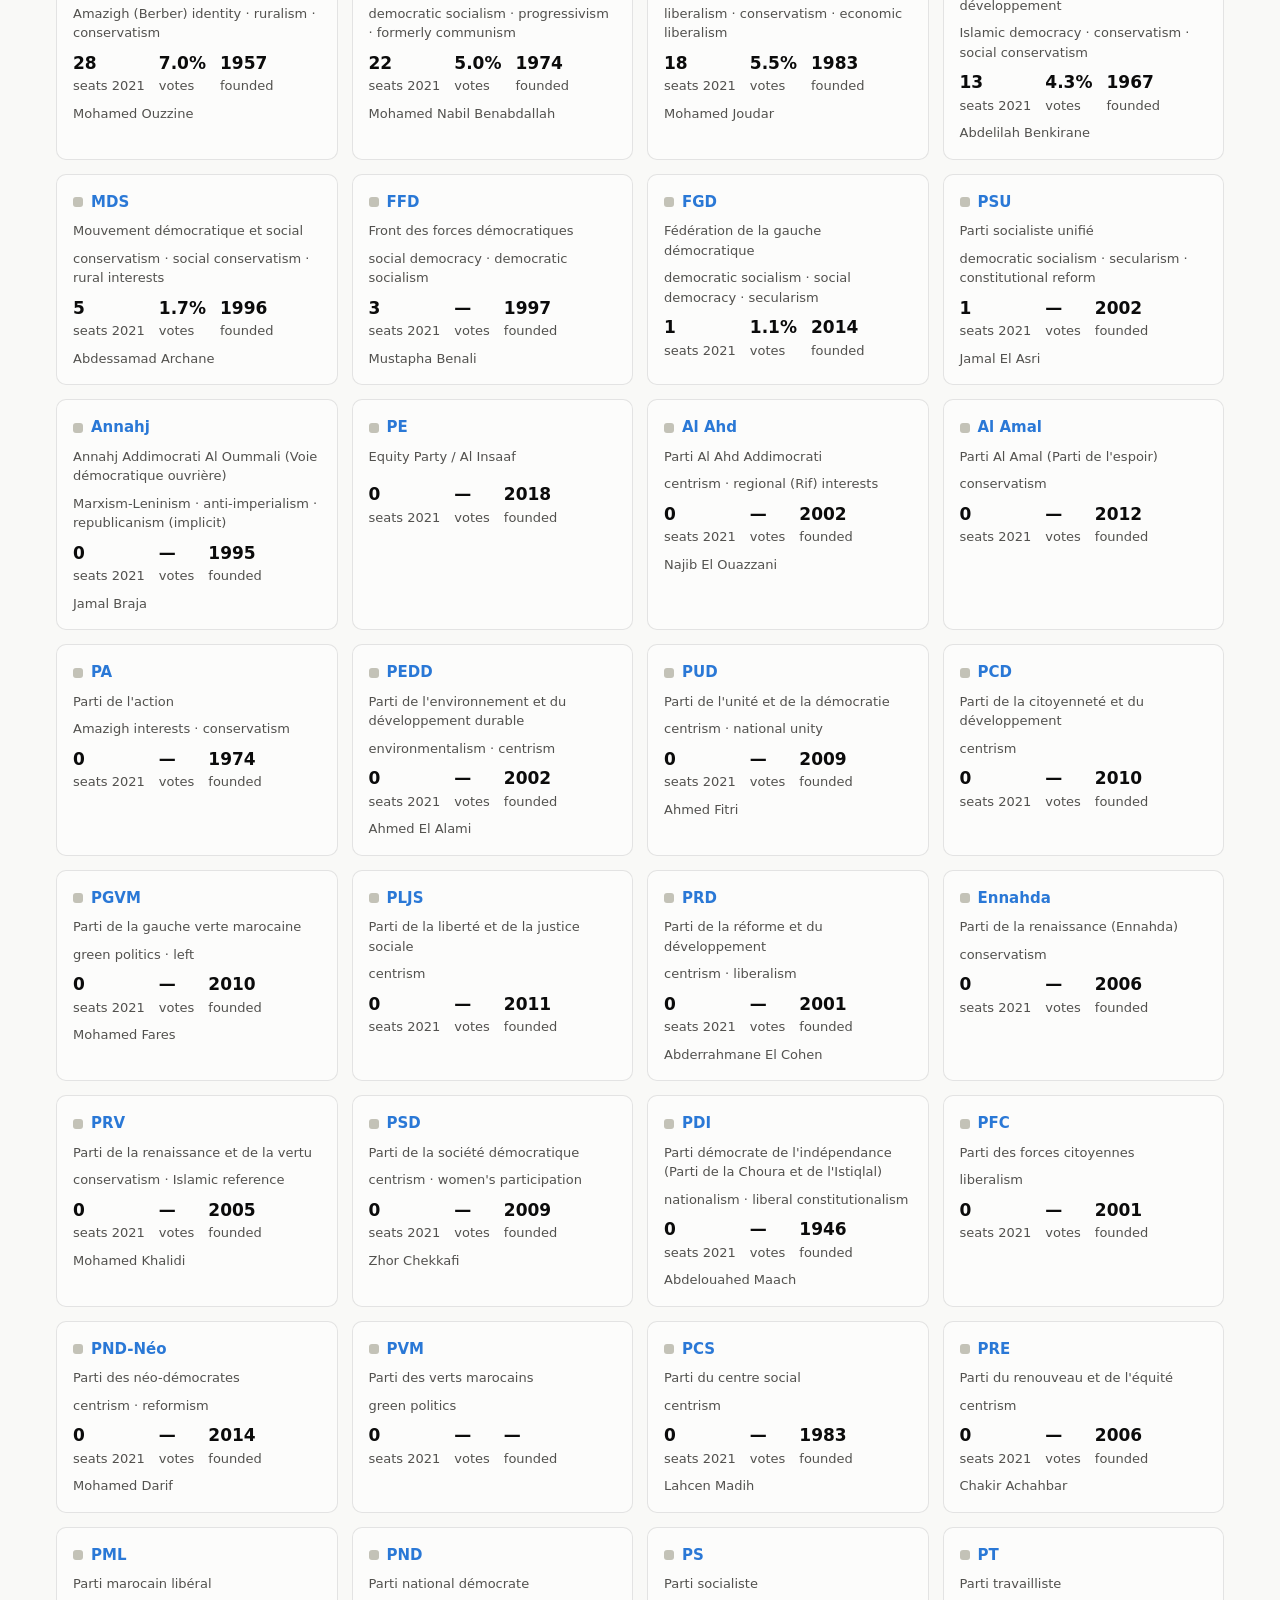
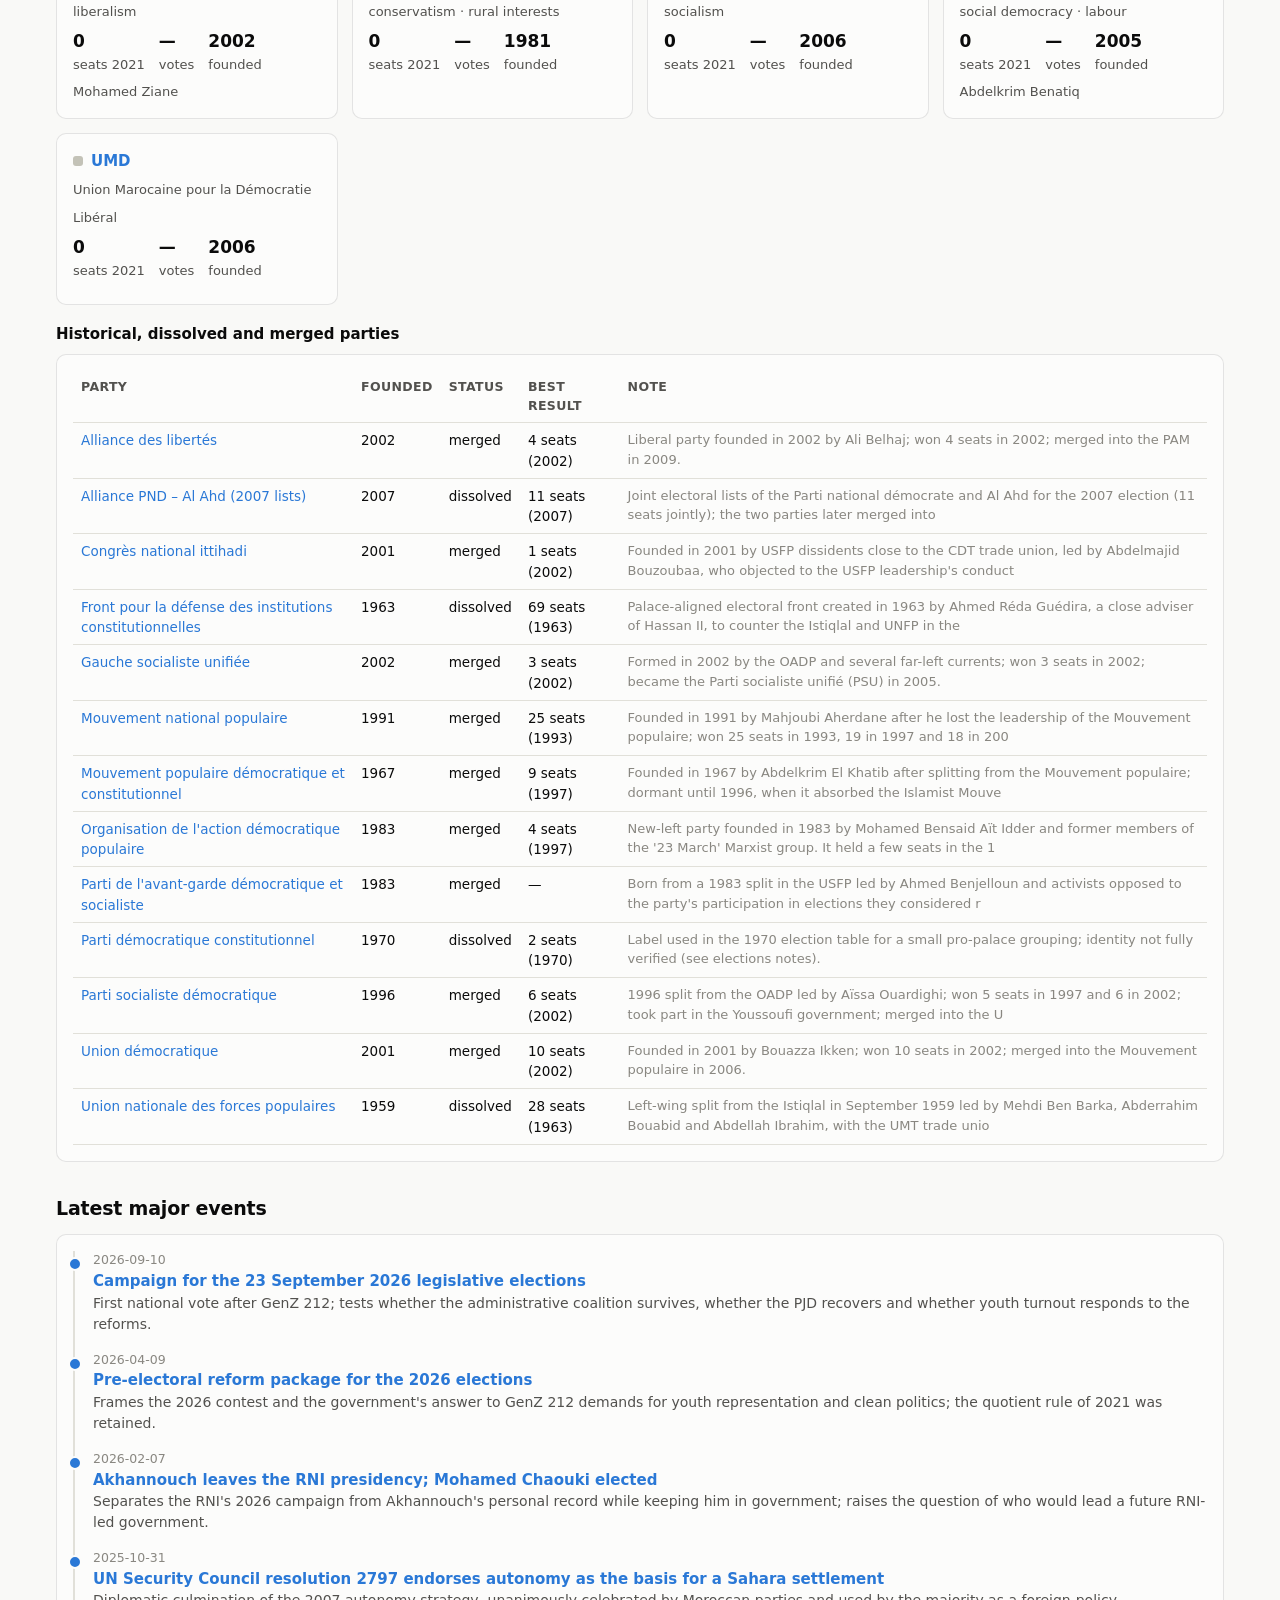
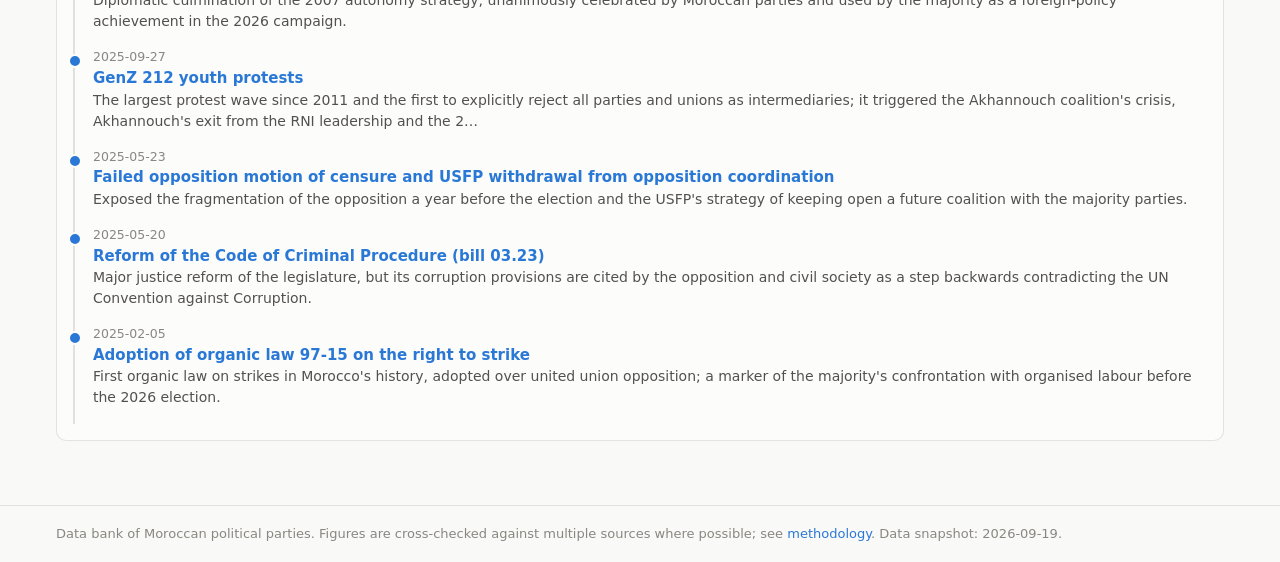
==== commit 65b4dc24: "Phase 4: port Majlis's i18n mechanism (English/French/Darija, RTL) Adds site/assets/i18n.js: a phras" ====
--- a/site/index.html
+++ b/site/index.html
@@ -7,7 +7,10 @@
 <link rel="stylesheet" href="assets/style.css">
 <script src="assets/vendor/chart.umd.js"></script>
 <script src="data.js"></script>
+<script src="assets/i18n/fr.js"></script>
+<script src="assets/i18n/ary.js"></script>
 <script src="assets/app.js" defer></script>
+<script src="assets/i18n.js" defer></script>
 </head>
 <body data-page="dashboard">
 <header class="top"><div class="wrap">
@@ -18,6 +21,11 @@
     <a href="events.html" data-page="events">Events &amp; positions</a>
     <a href="methodology.html" data-page="methodology">Methodology &amp; sources</a>
   </nav>
+  <select class="lang-select" id="language-select" aria-label="Language">
+    <option value="en">EN</option>
+    <option value="fr">FR</option>
+    <option value="ary">الدارجة</option>
+  </select>
   <button class="theme-btn" id="theme-toggle" type="button">Theme</button>
 </div></header>
 <main><div class="wrap">
--- a/site/assets/style.css
+++ b/site/assets/style.css
@@ -42,6 +42,14 @@
 header.top nav a { color: var(--ink-2); padding: 6px 10px; border-radius: 8px; white-space: nowrap; font-size: 14px; }
 header.top nav a.active, header.top nav a:hover { background: var(--surface-2); color: var(--ink); text-decoration: none; }
 .theme-btn { border: 1px solid var(--border); background: transparent; color: var(--ink-2); border-radius: 8px; padding: 6px 10px; cursor: pointer; font: inherit; font-size: 13px; }
+.lang-select { border: 1px solid var(--border); background: transparent; color: var(--ink-2); border-radius: 8px; padding: 6px 8px; cursor: pointer; font: inherit; font-size: 13px; }
+
+/* RTL (Darija) */
+html[dir="rtl"] header.top nav { flex-direction: row-reverse; }
+html[dir="rtl"] .seg span, html[dir="rtl"] .key { direction: rtl; }
+html[dir="rtl"] .table-scroll table { text-align: right; }
+html[dir="rtl"] .table-scroll td.num, html[dir="rtl"] .table-scroll th.num { text-align: left; }
+html[dir="rtl"] .swatch { margin-left: 6px; margin-right: 0; }
 main { padding: 24px 0 64px; }
 h1 { font-size: 28px; letter-spacing: -0.02em; margin: 0 0 6px; line-height: 1.2; }
 h2 { font-size: 19px; margin: 32px 0 12px; letter-spacing: -0.01em; }
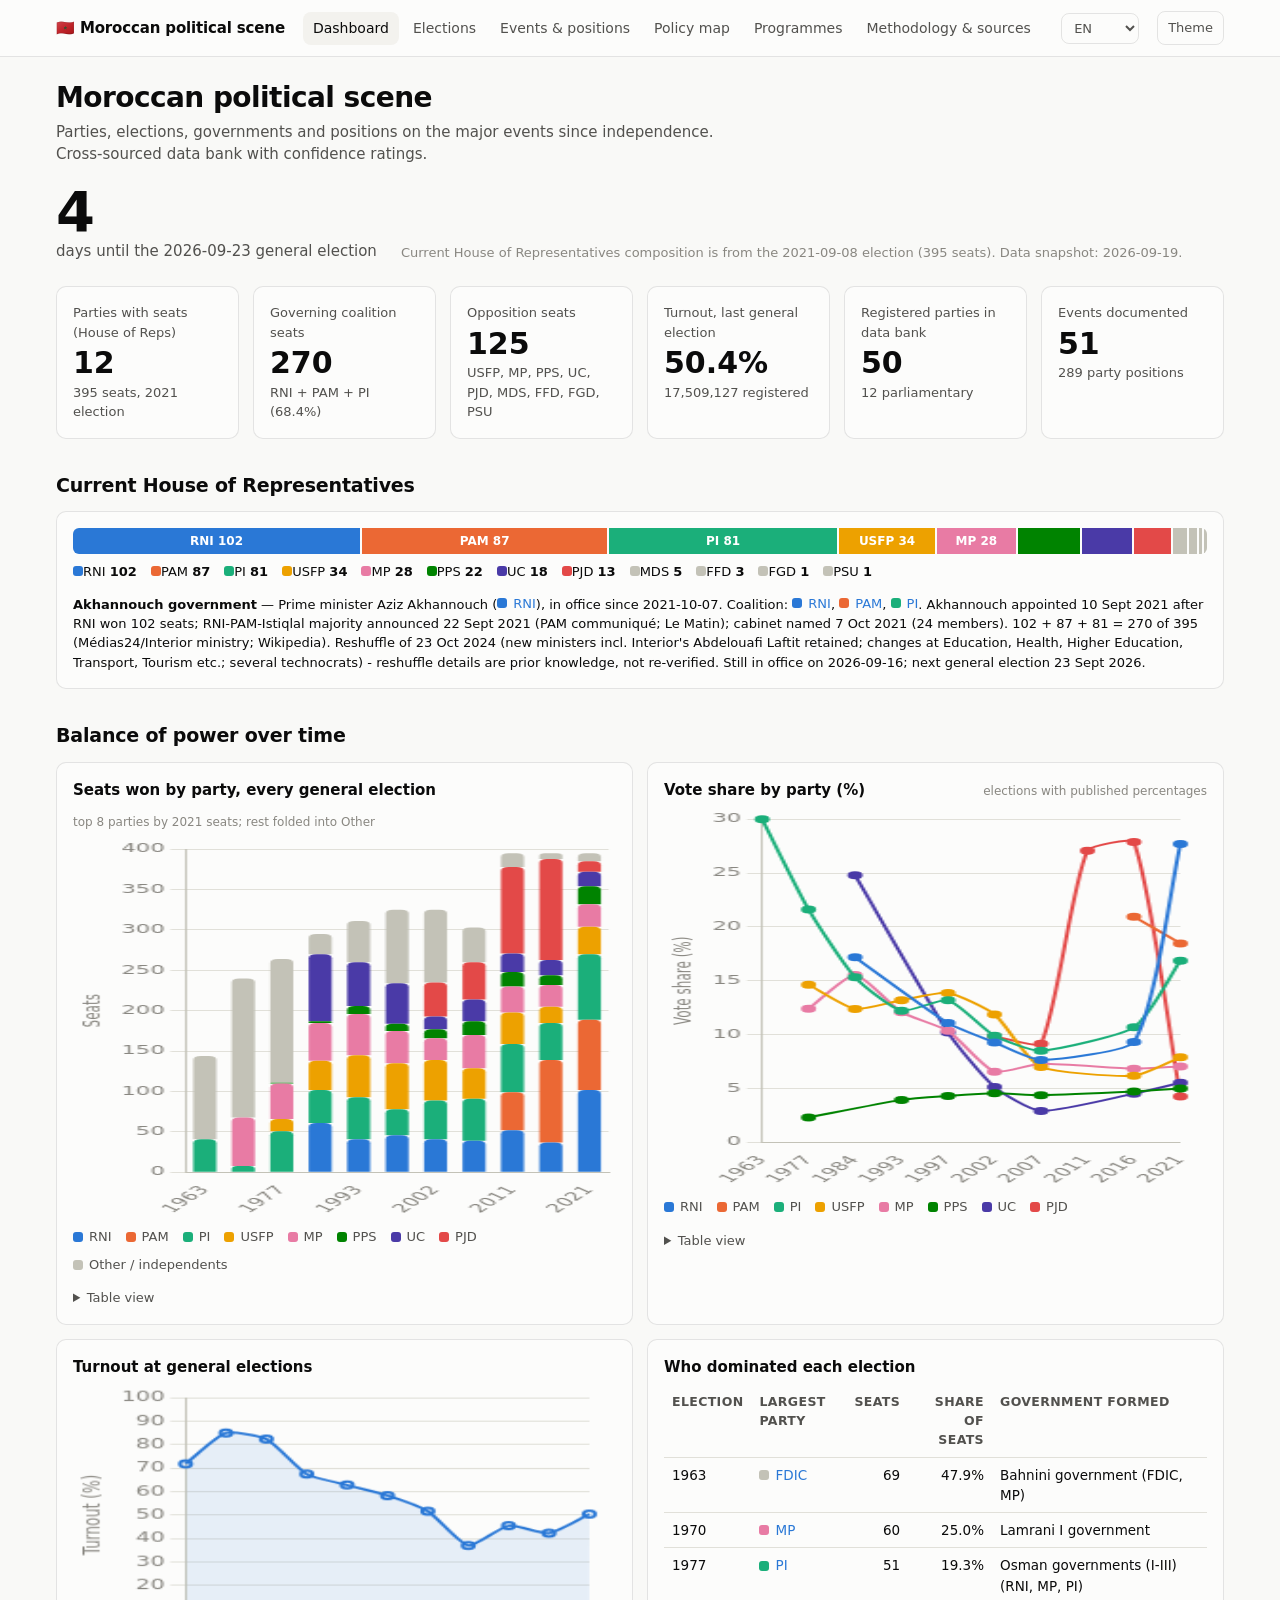
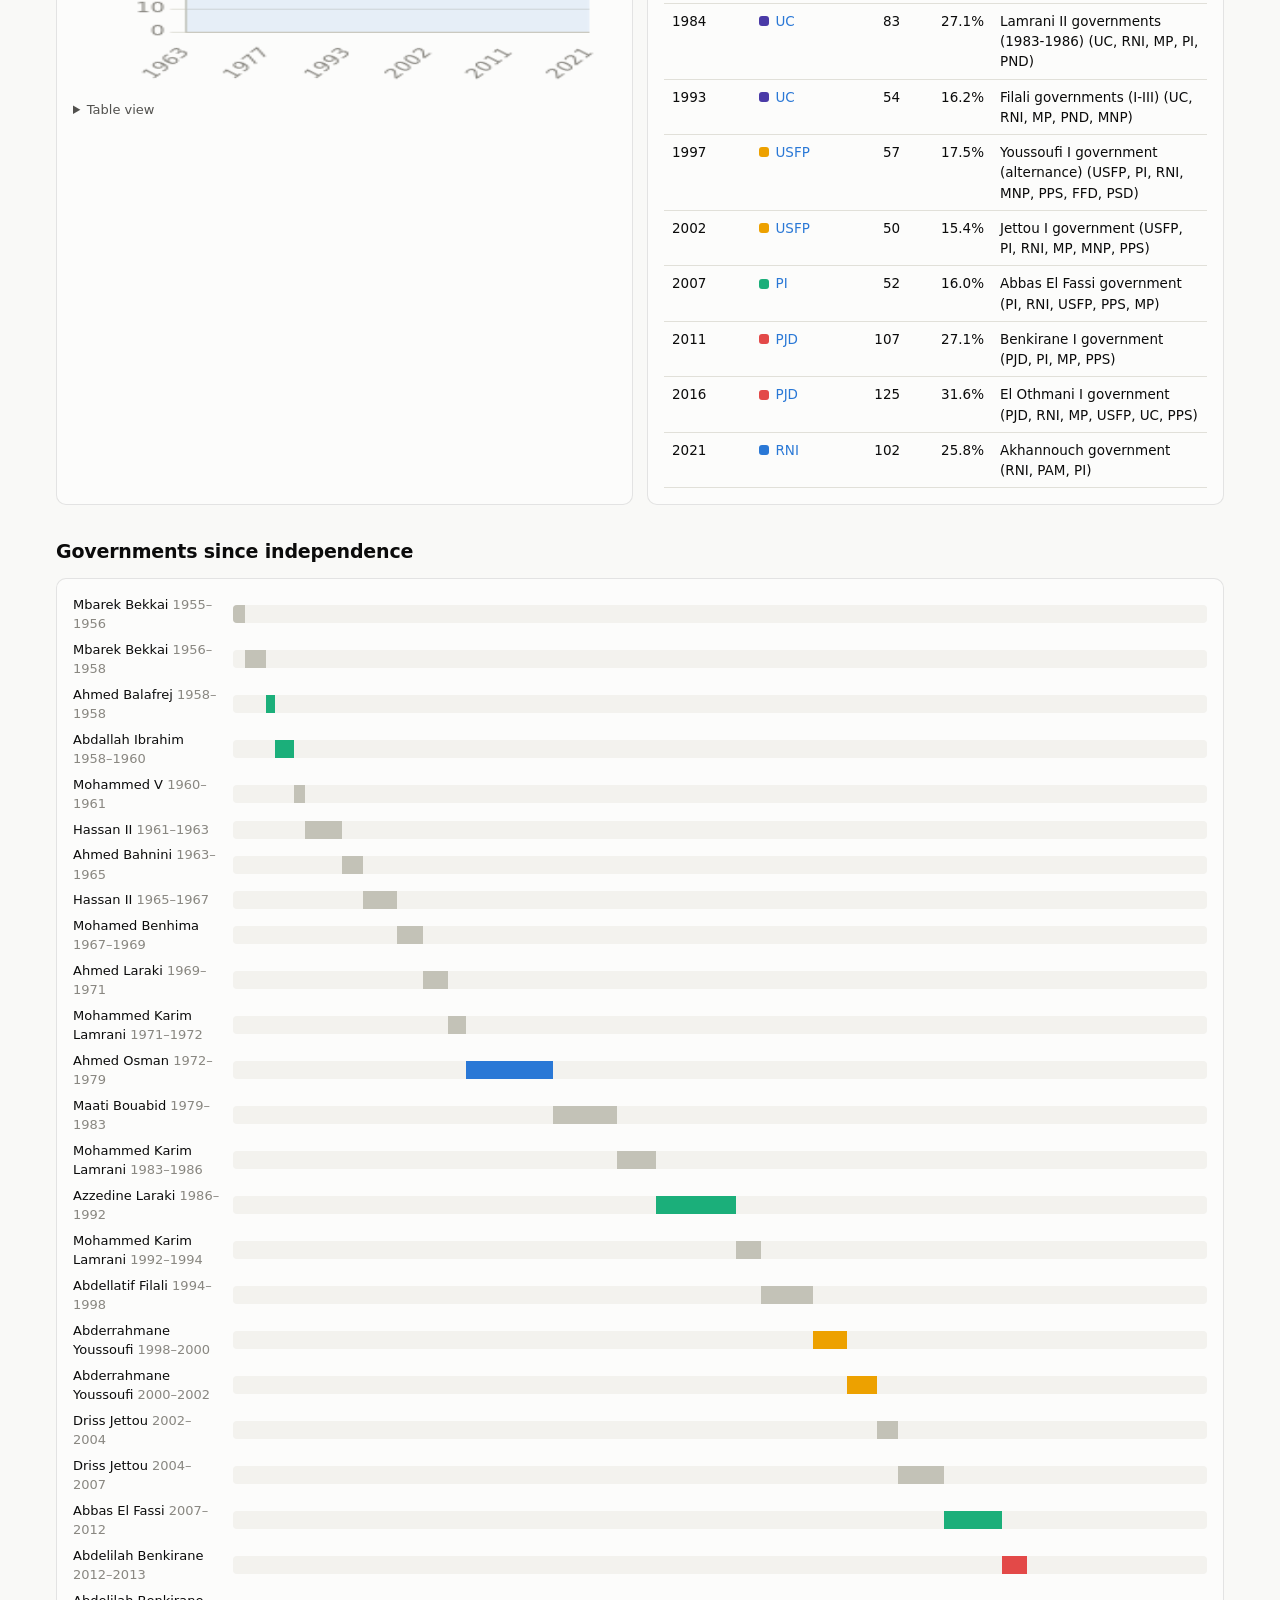
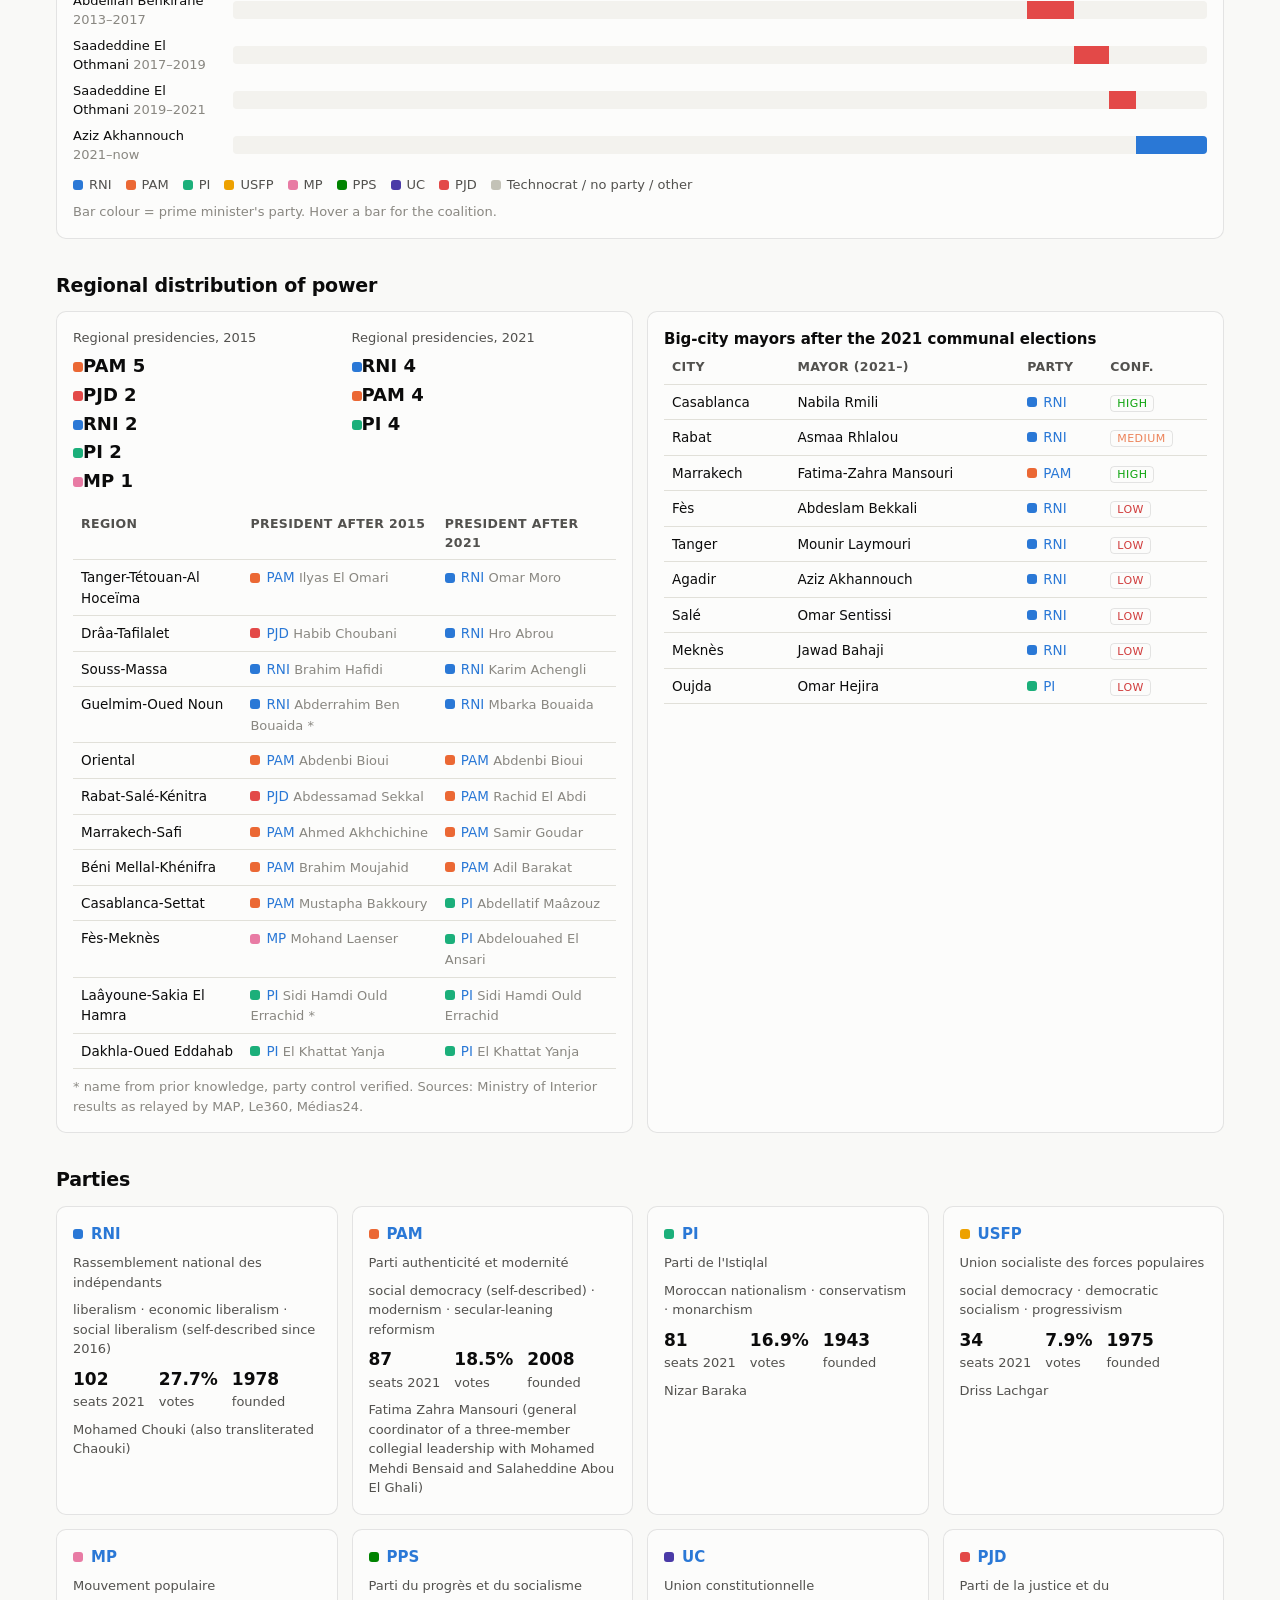
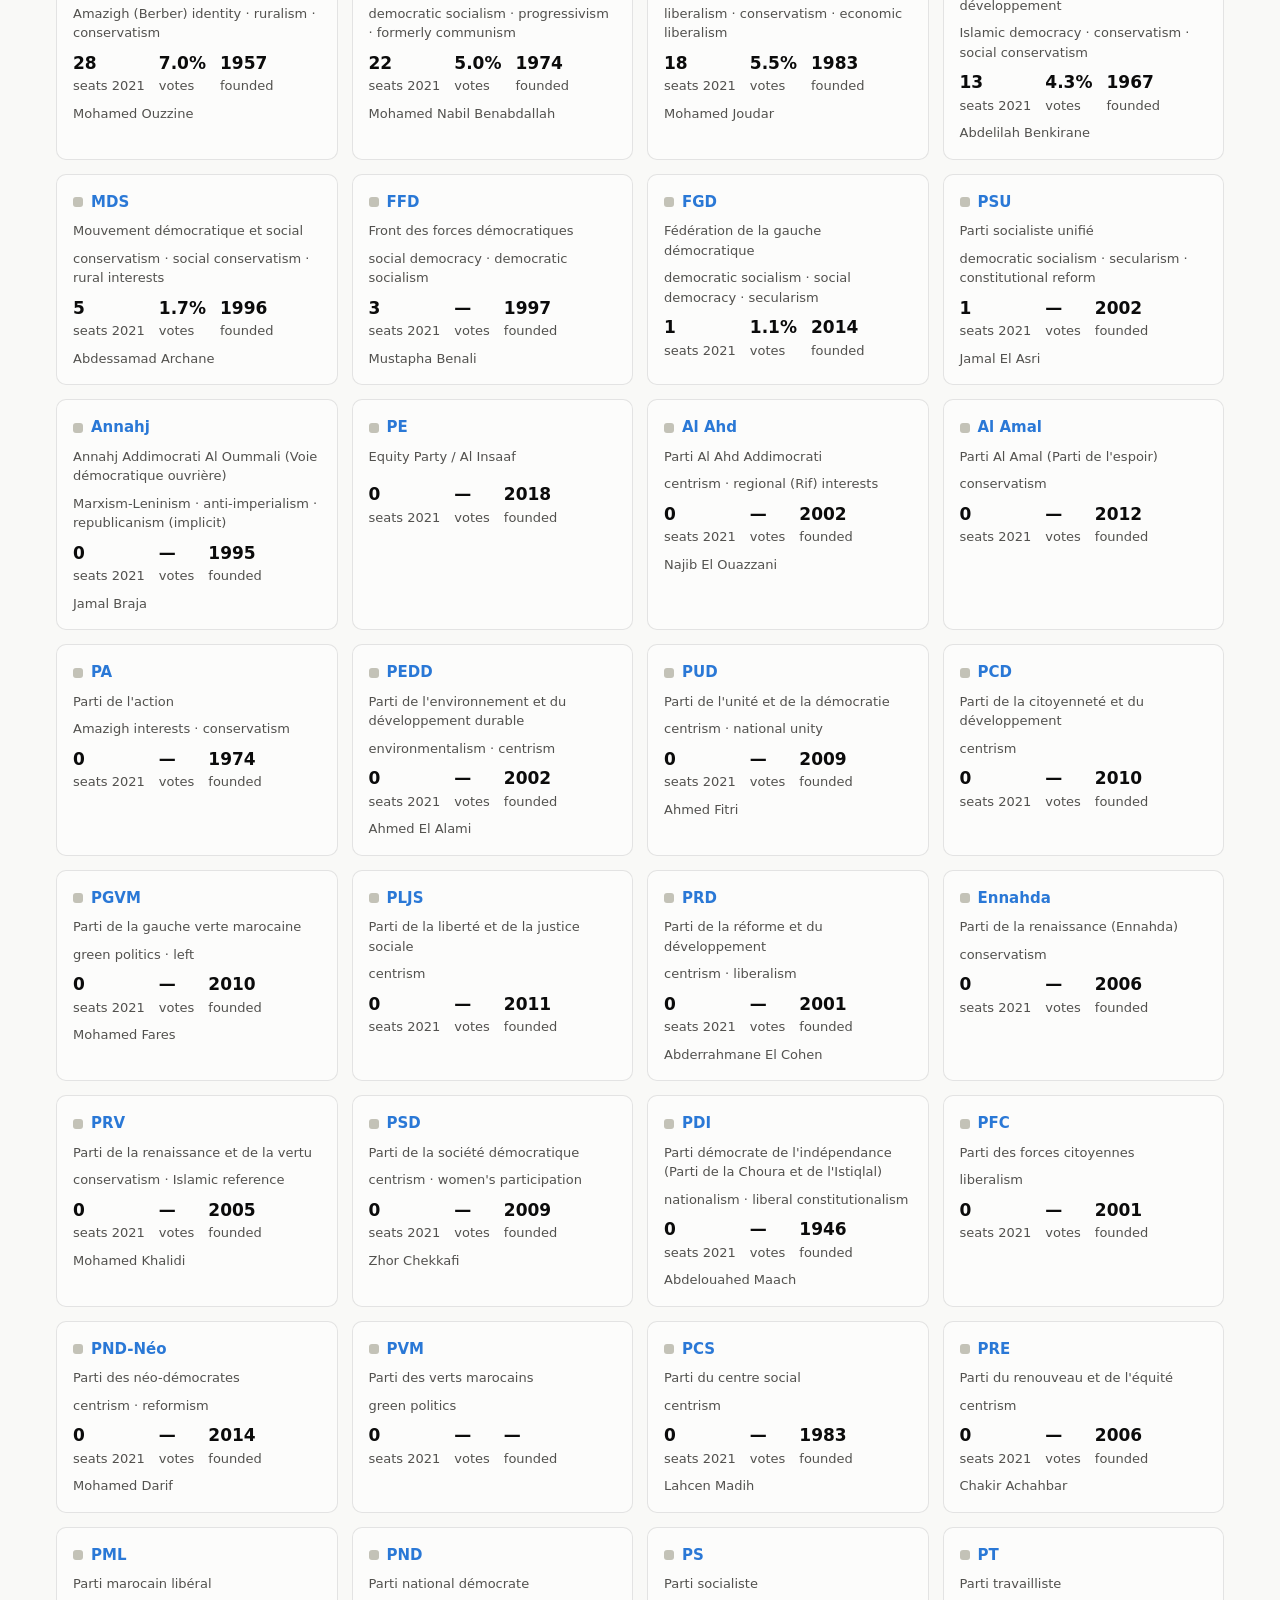
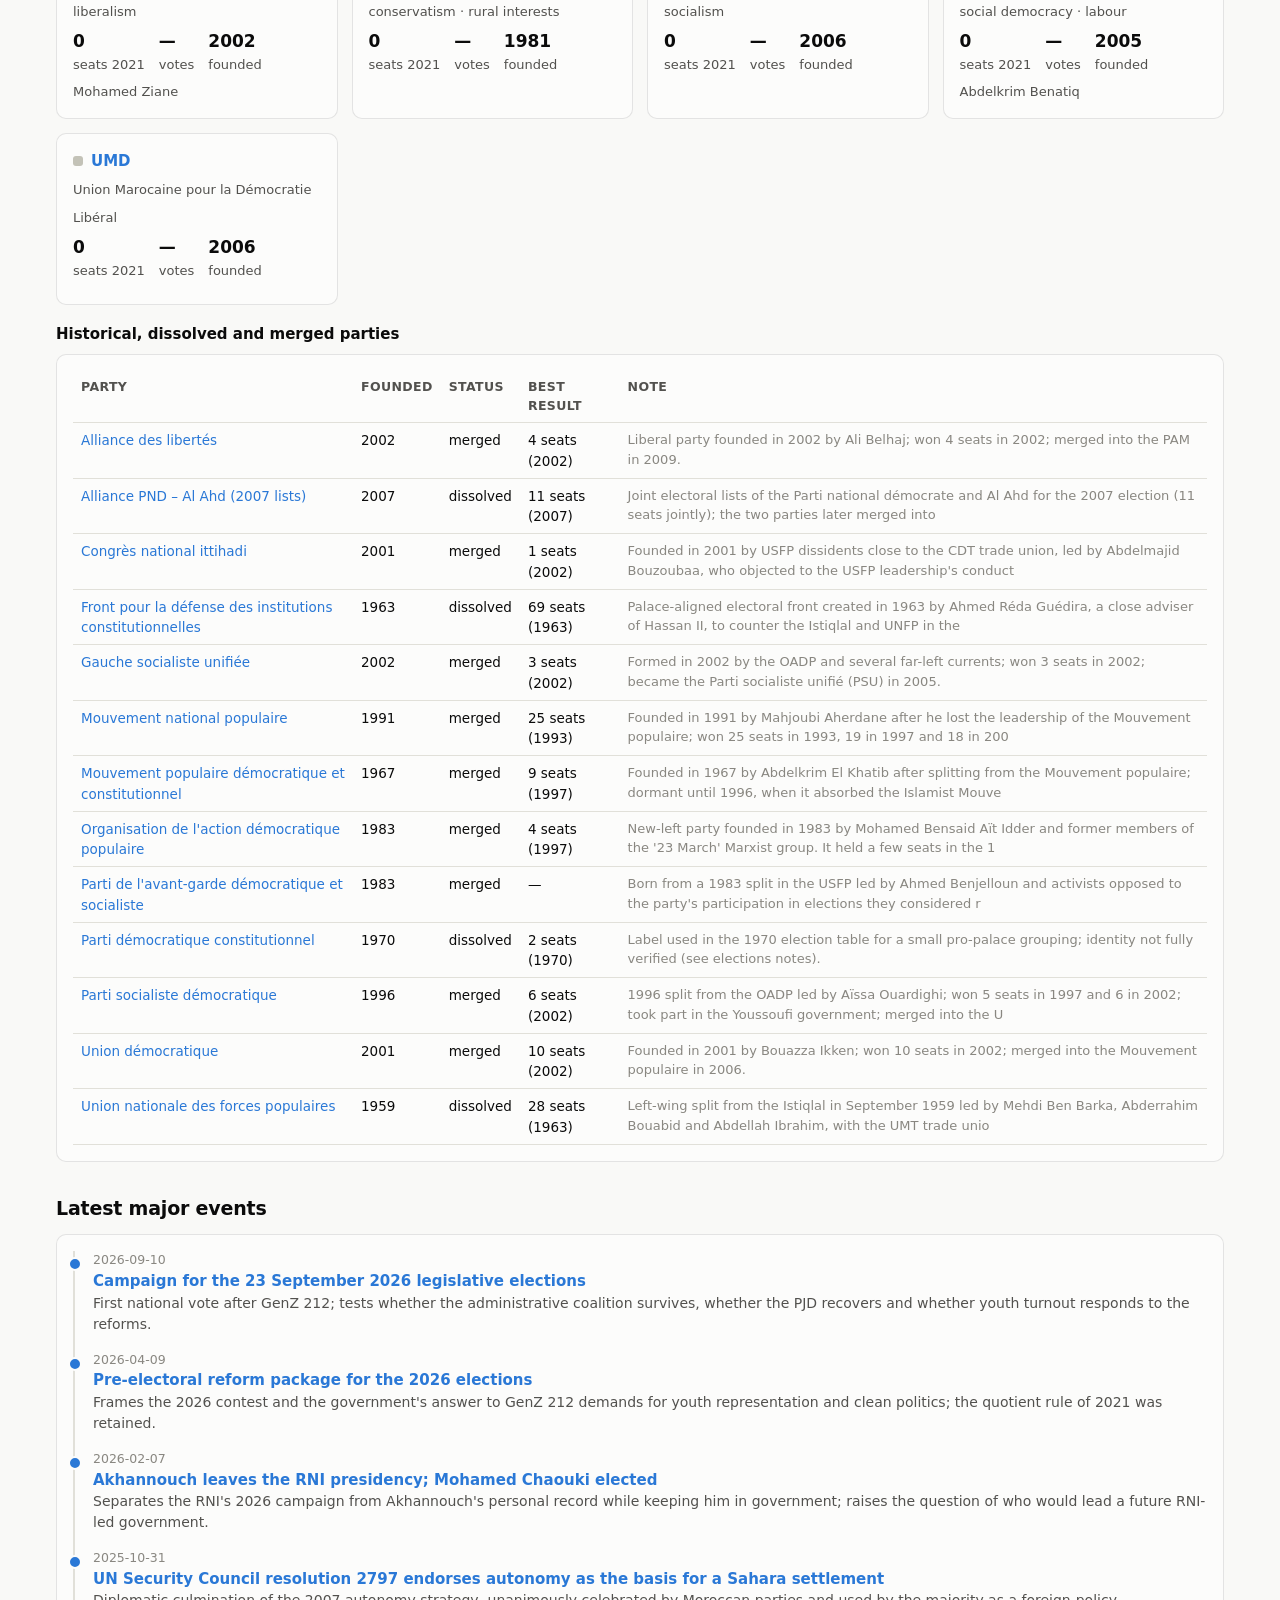
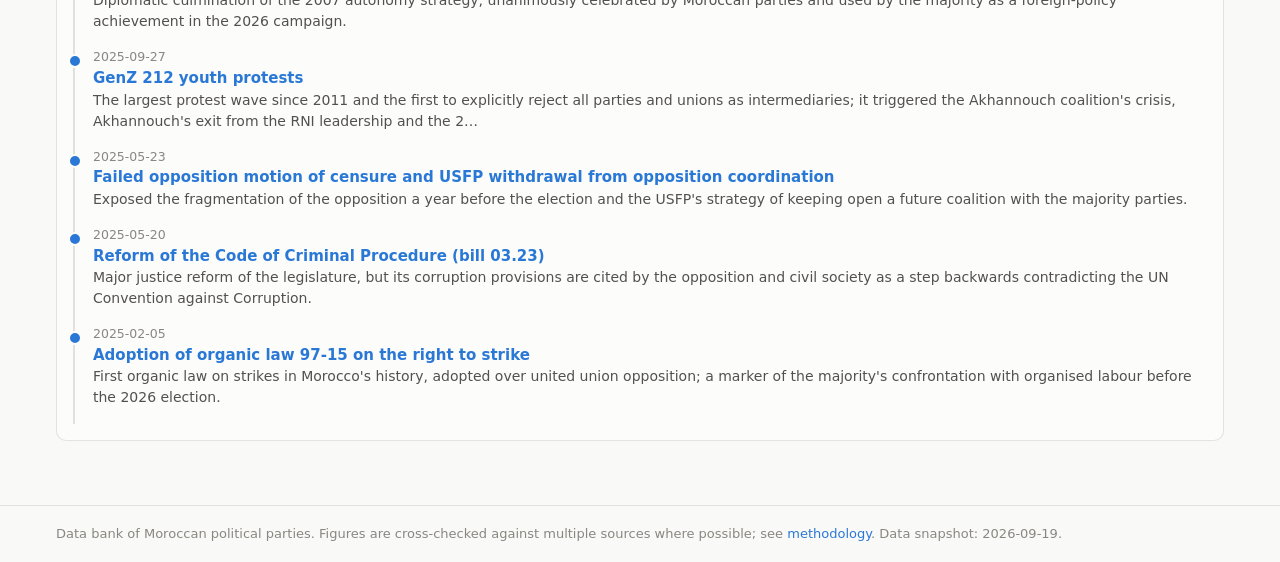
==== commit c4fcf691: "Phase 5: add policy map and programme comparison pages New site/policy.html and site/programmes.html" ====
--- a/site/index.html
+++ b/site/index.html
@@ -19,6 +19,8 @@
     <a href="index.html" data-page="dashboard">Dashboard</a>
     <a href="elections.html" data-page="elections">Elections</a>
     <a href="events.html" data-page="events">Events &amp; positions</a>
+    <a href="policy.html" data-page="policy">Policy map</a>
+    <a href="programmes.html" data-page="programmes">Programmes</a>
     <a href="methodology.html" data-page="methodology">Methodology &amp; sources</a>
   </nav>
   <select class="lang-select" id="language-select" aria-label="Language">
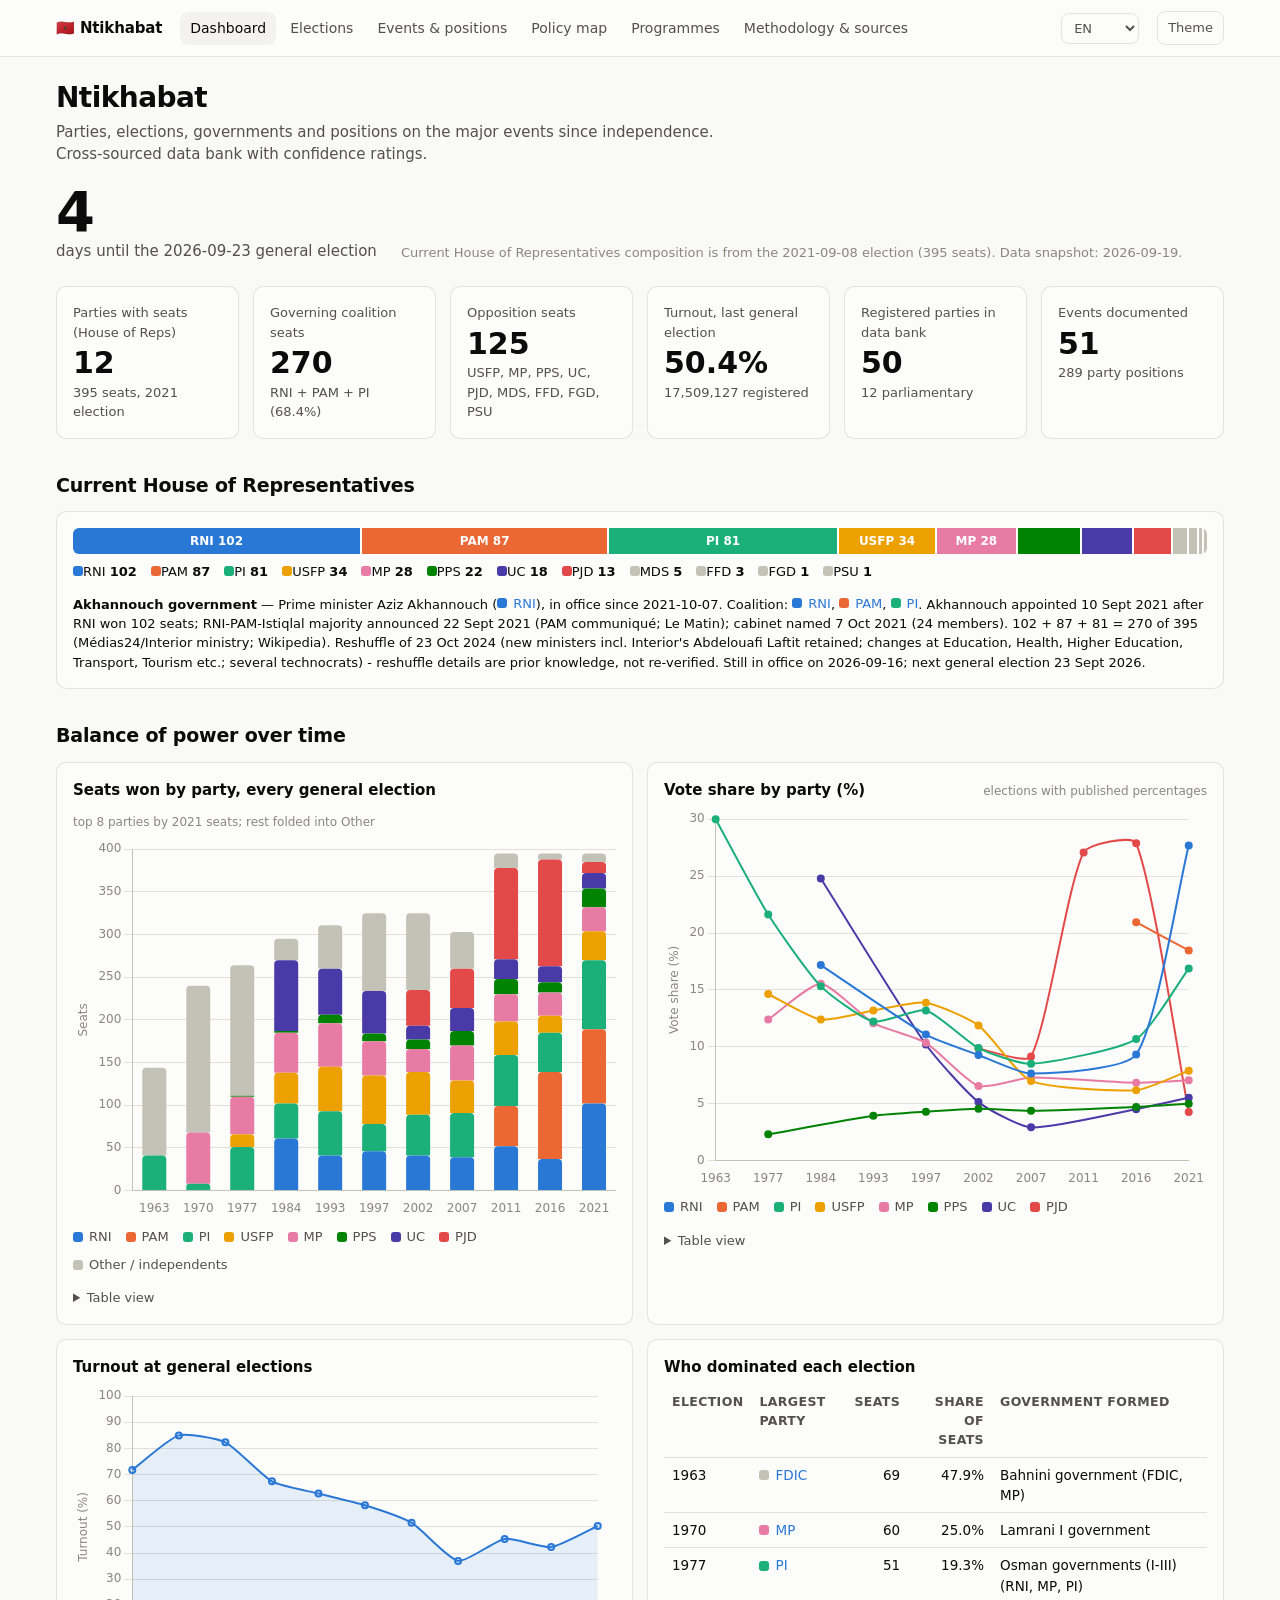
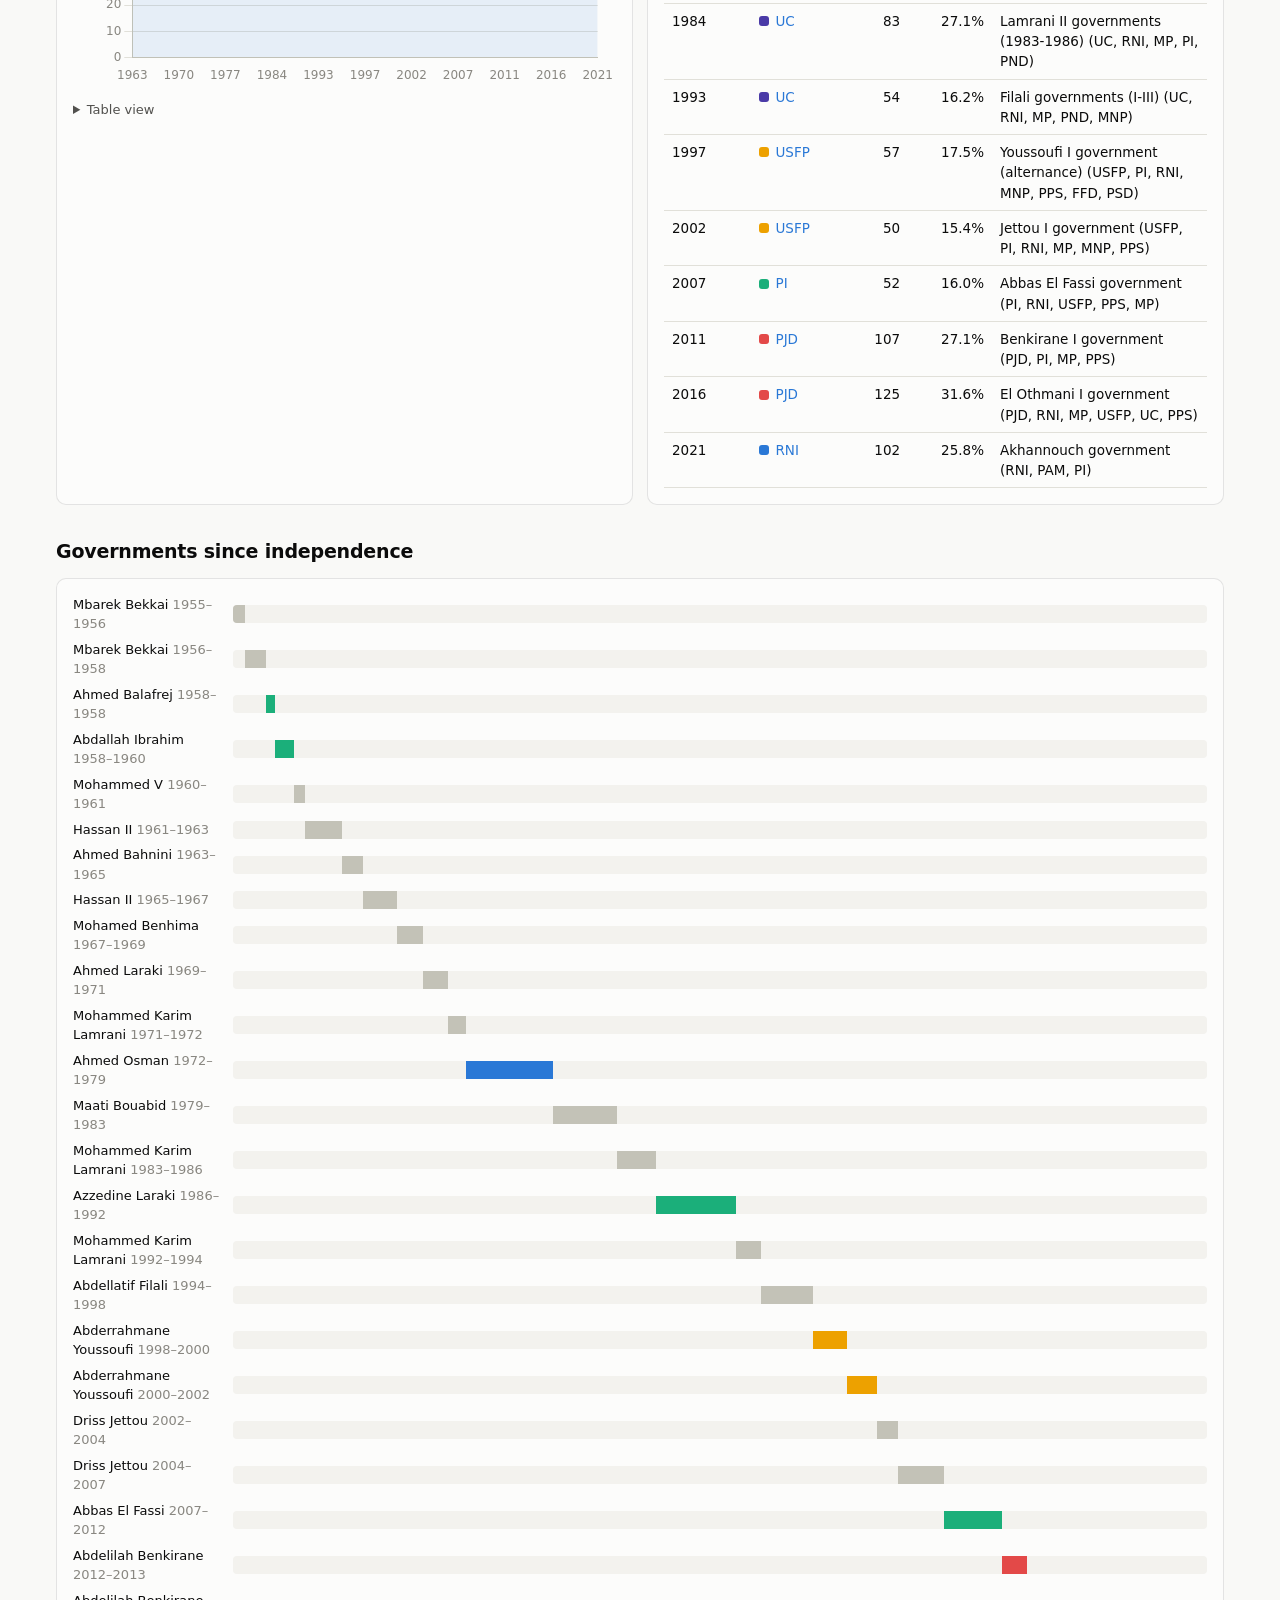
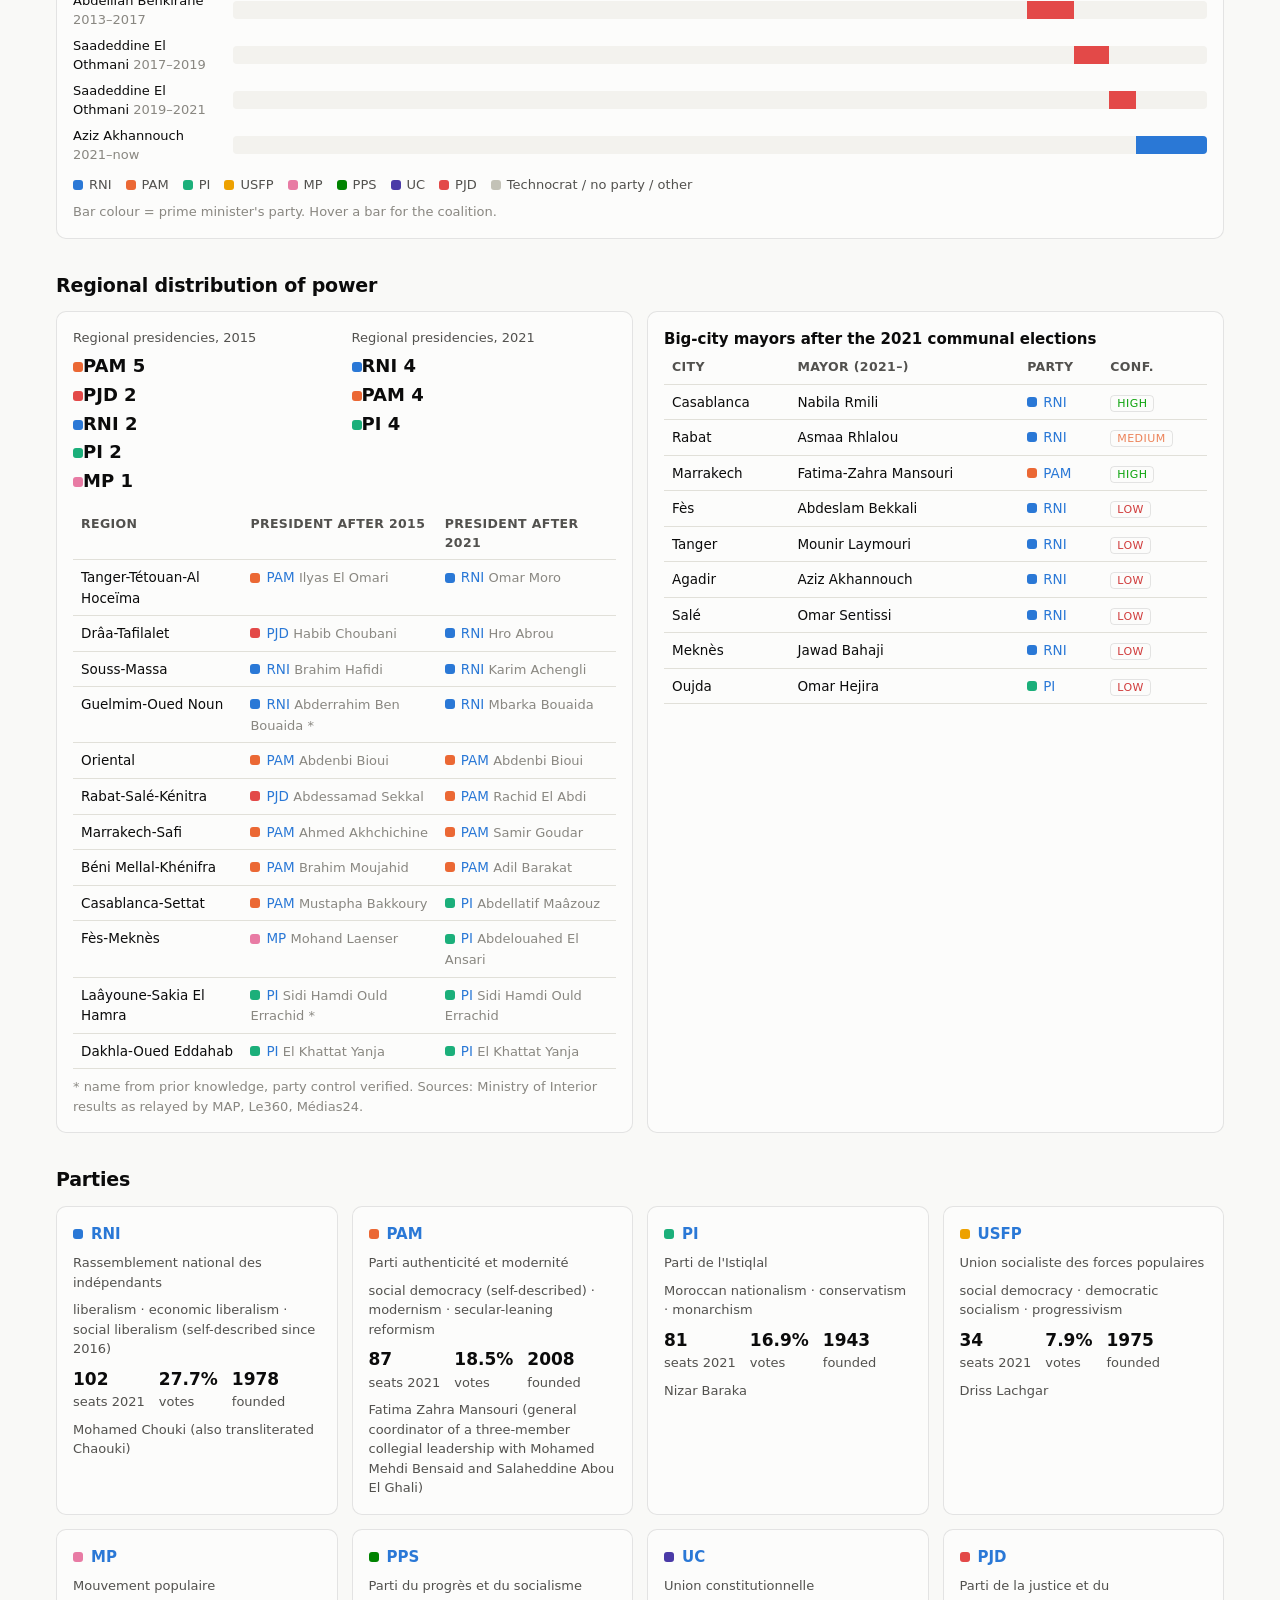
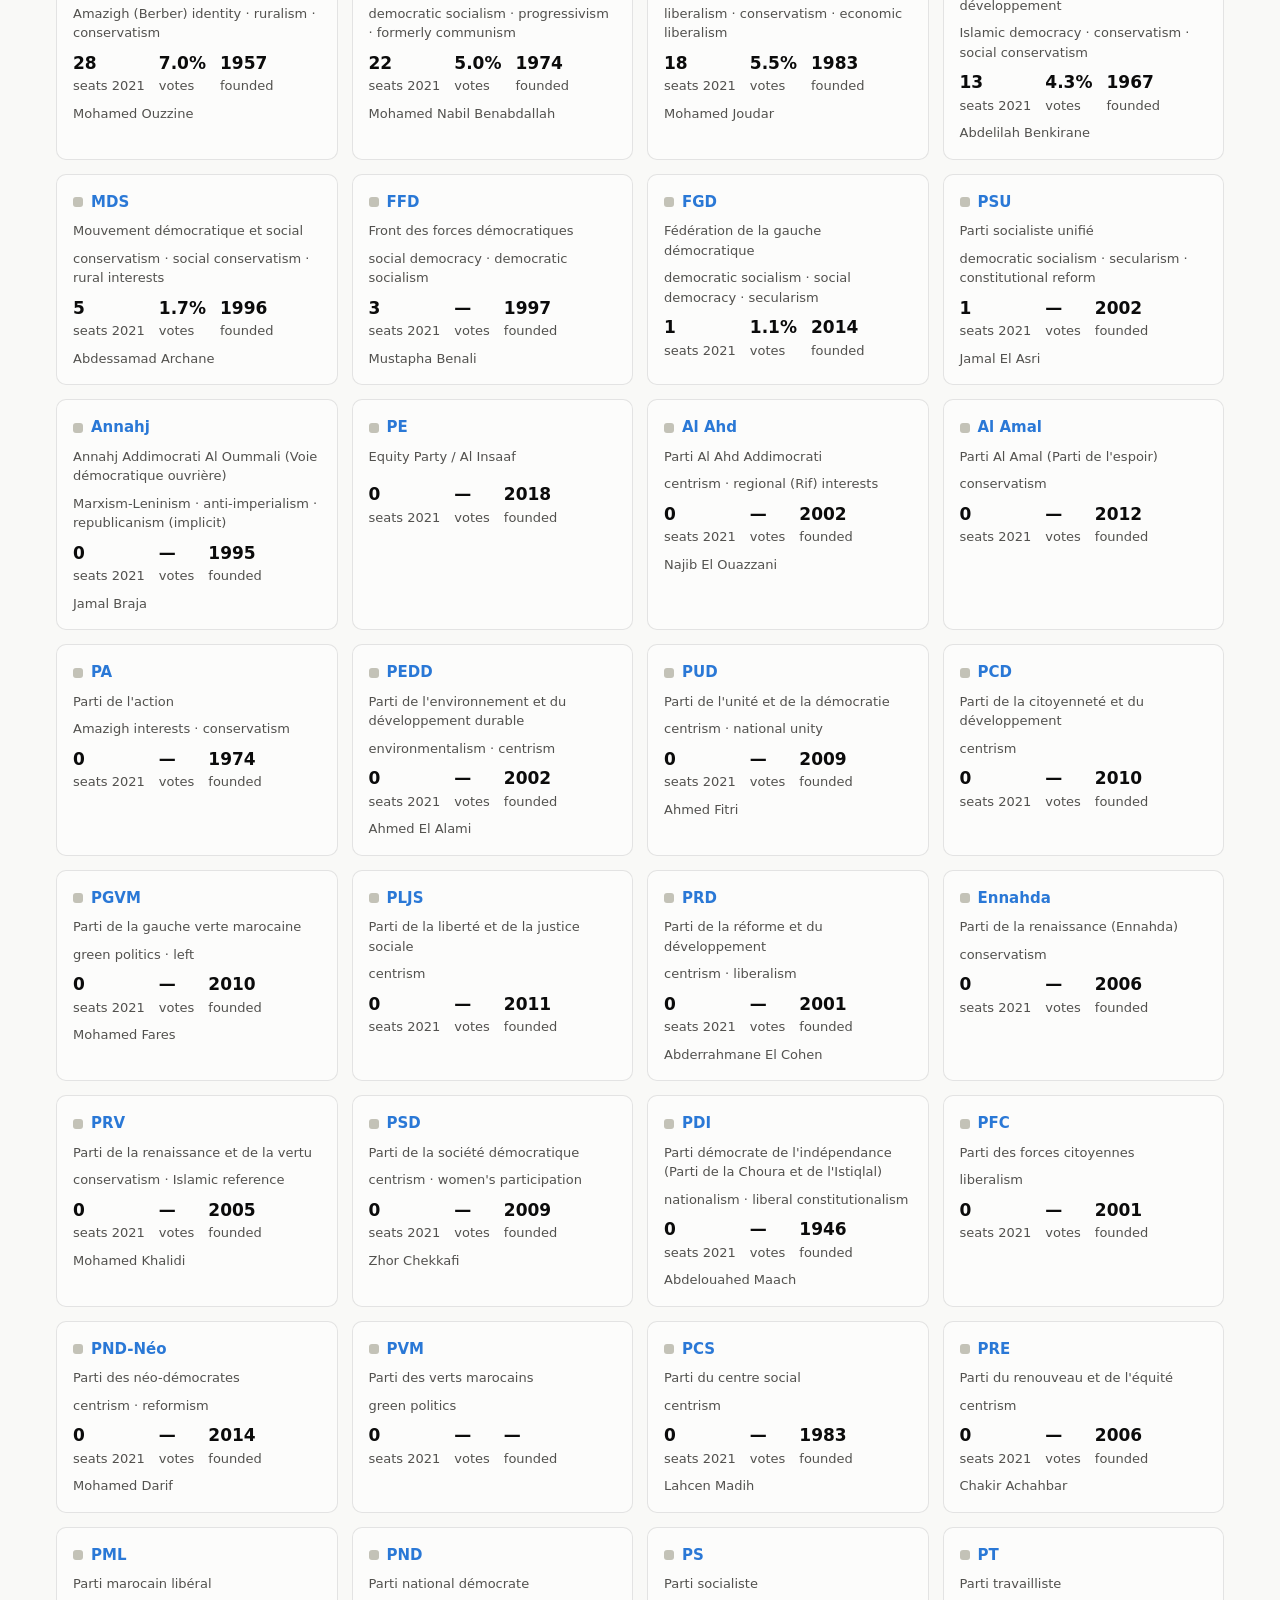
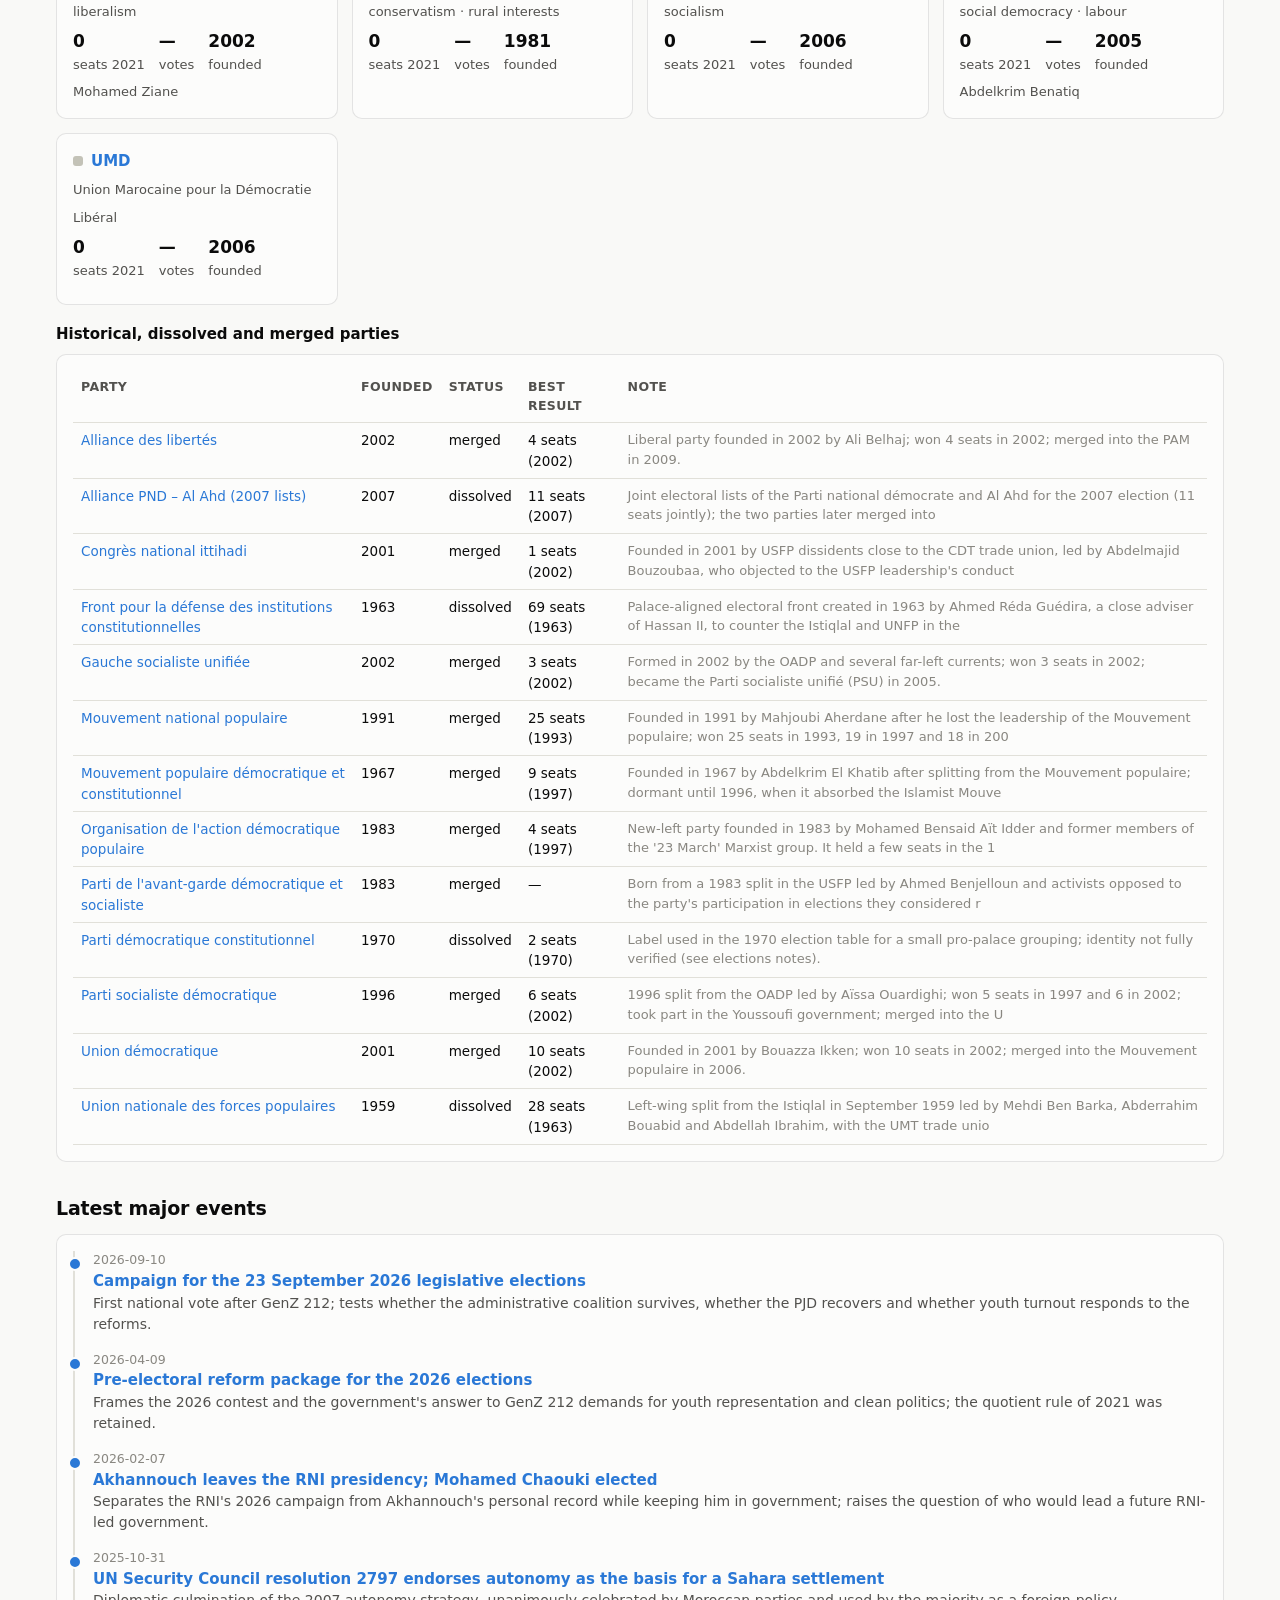
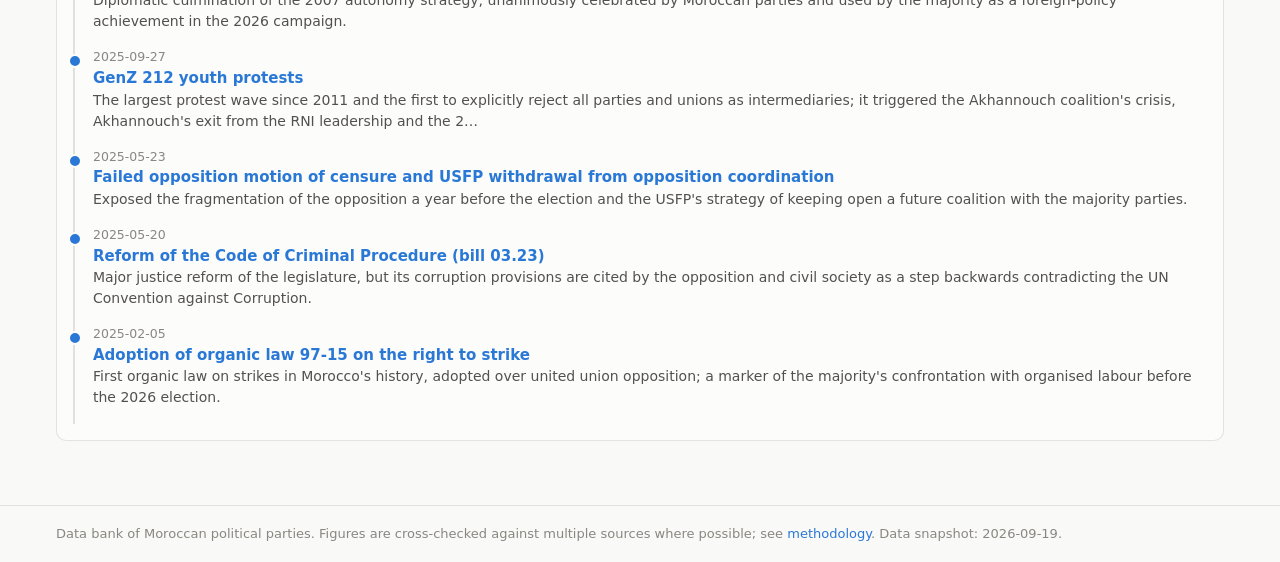
==== commit ba920035: "Rebrand as Ntikhabat for the ntikhabat.com deployment Replaces the "Moroccan political scene" brand/" ====
--- a/site/index.html
+++ b/site/index.html
@@ -3,7 +3,7 @@
 <head>
 <meta charset="utf-8">
 <meta name="viewport" content="width=device-width, initial-scale=1">
-<title>Dashboard — Moroccan political scene</title>
+<title>Dashboard — Ntikhabat</title>
 <link rel="stylesheet" href="assets/style.css">
 <script src="assets/vendor/chart.umd.js"></script>
 <script src="data.js"></script>
@@ -14,7 +14,7 @@
 </head>
 <body data-page="dashboard">
 <header class="top"><div class="wrap">
-  <a class="brand" href="index.html">🇲🇦 Moroccan political scene</a>
+  <a class="brand" href="index.html">🇲🇦 Ntikhabat</a>
   <nav>
     <a href="index.html" data-page="dashboard">Dashboard</a>
     <a href="elections.html" data-page="elections">Elections</a>
@@ -31,7 +31,7 @@
   <button class="theme-btn" id="theme-toggle" type="button">Theme</button>
 </div></header>
 <main><div class="wrap">
-<h1>Moroccan political scene</h1>
+<h1>Ntikhabat</h1>
 <p class="sub">Parties, elections, governments and positions on the major events since independence. Cross-sourced data bank with confidence ratings.</p>
 <div class="hero" id="hero"></div>
 <div class="grid kpi" id="kpis"></div>
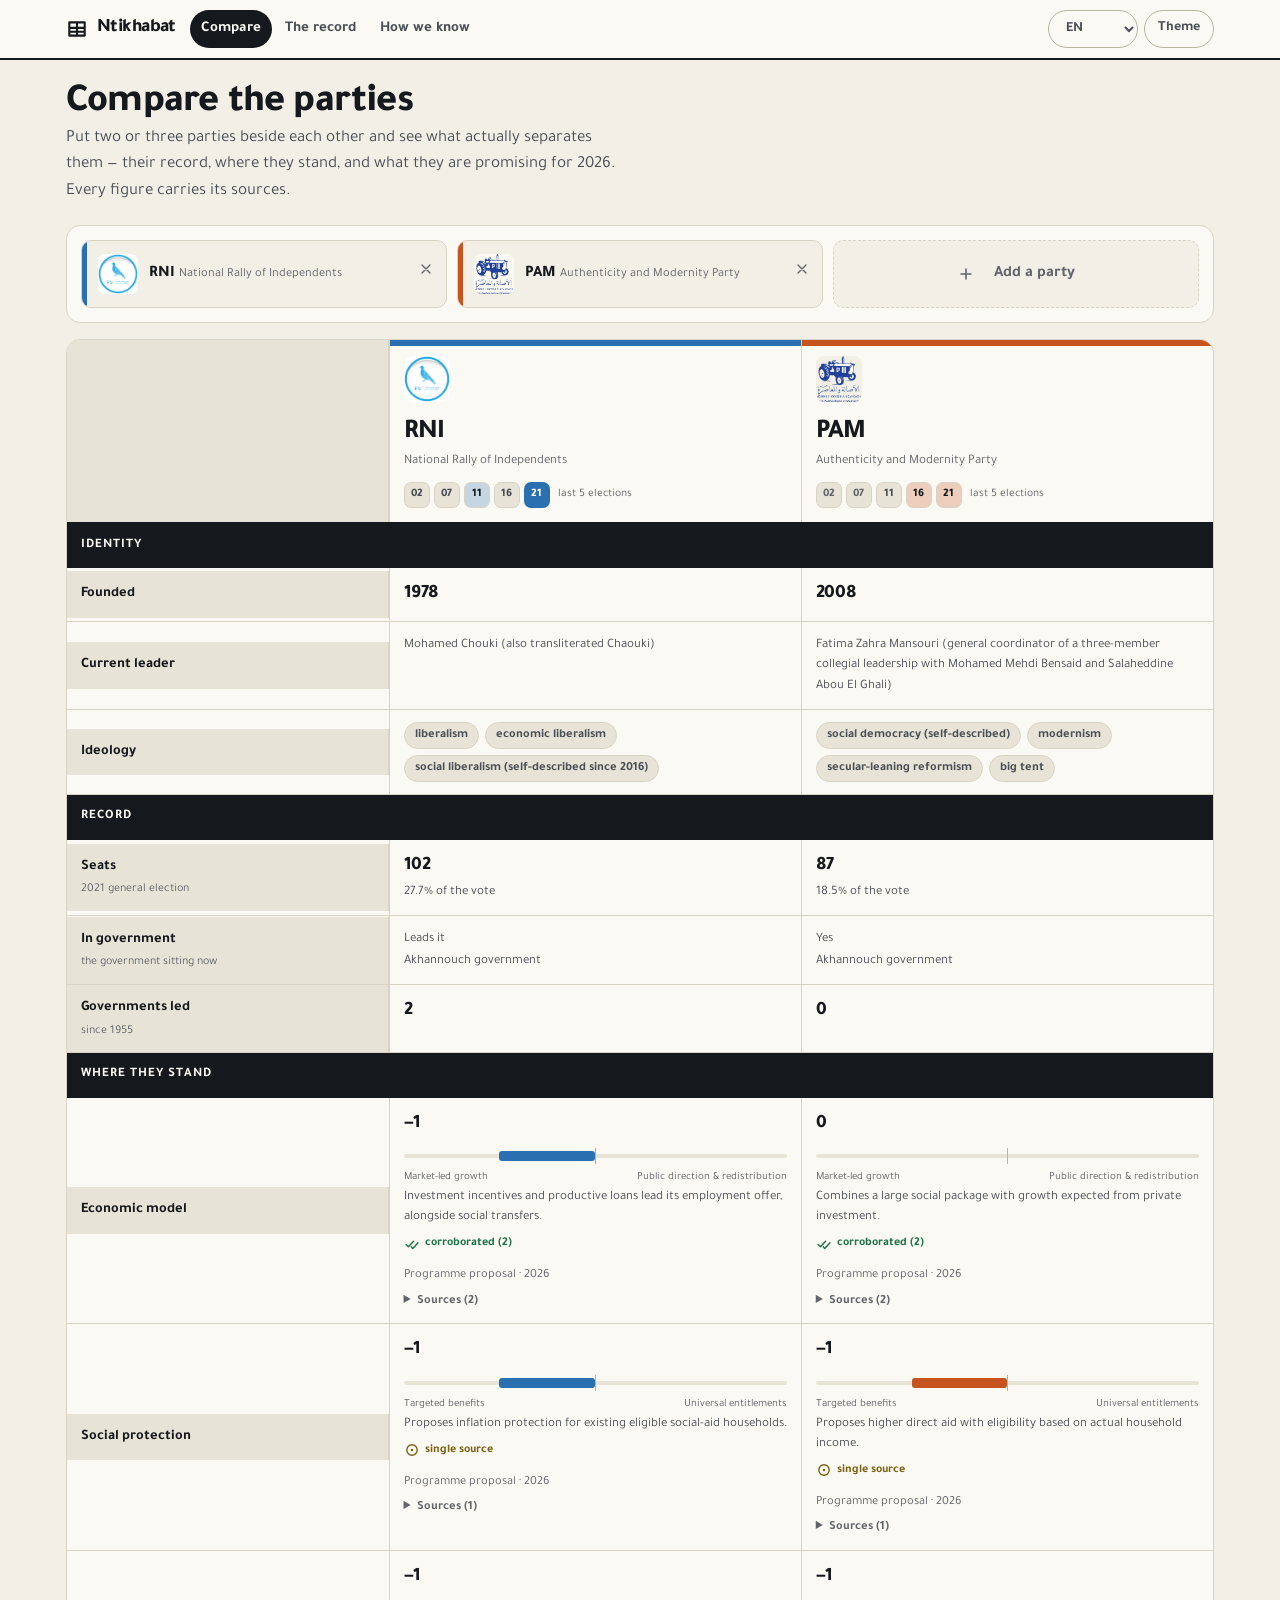
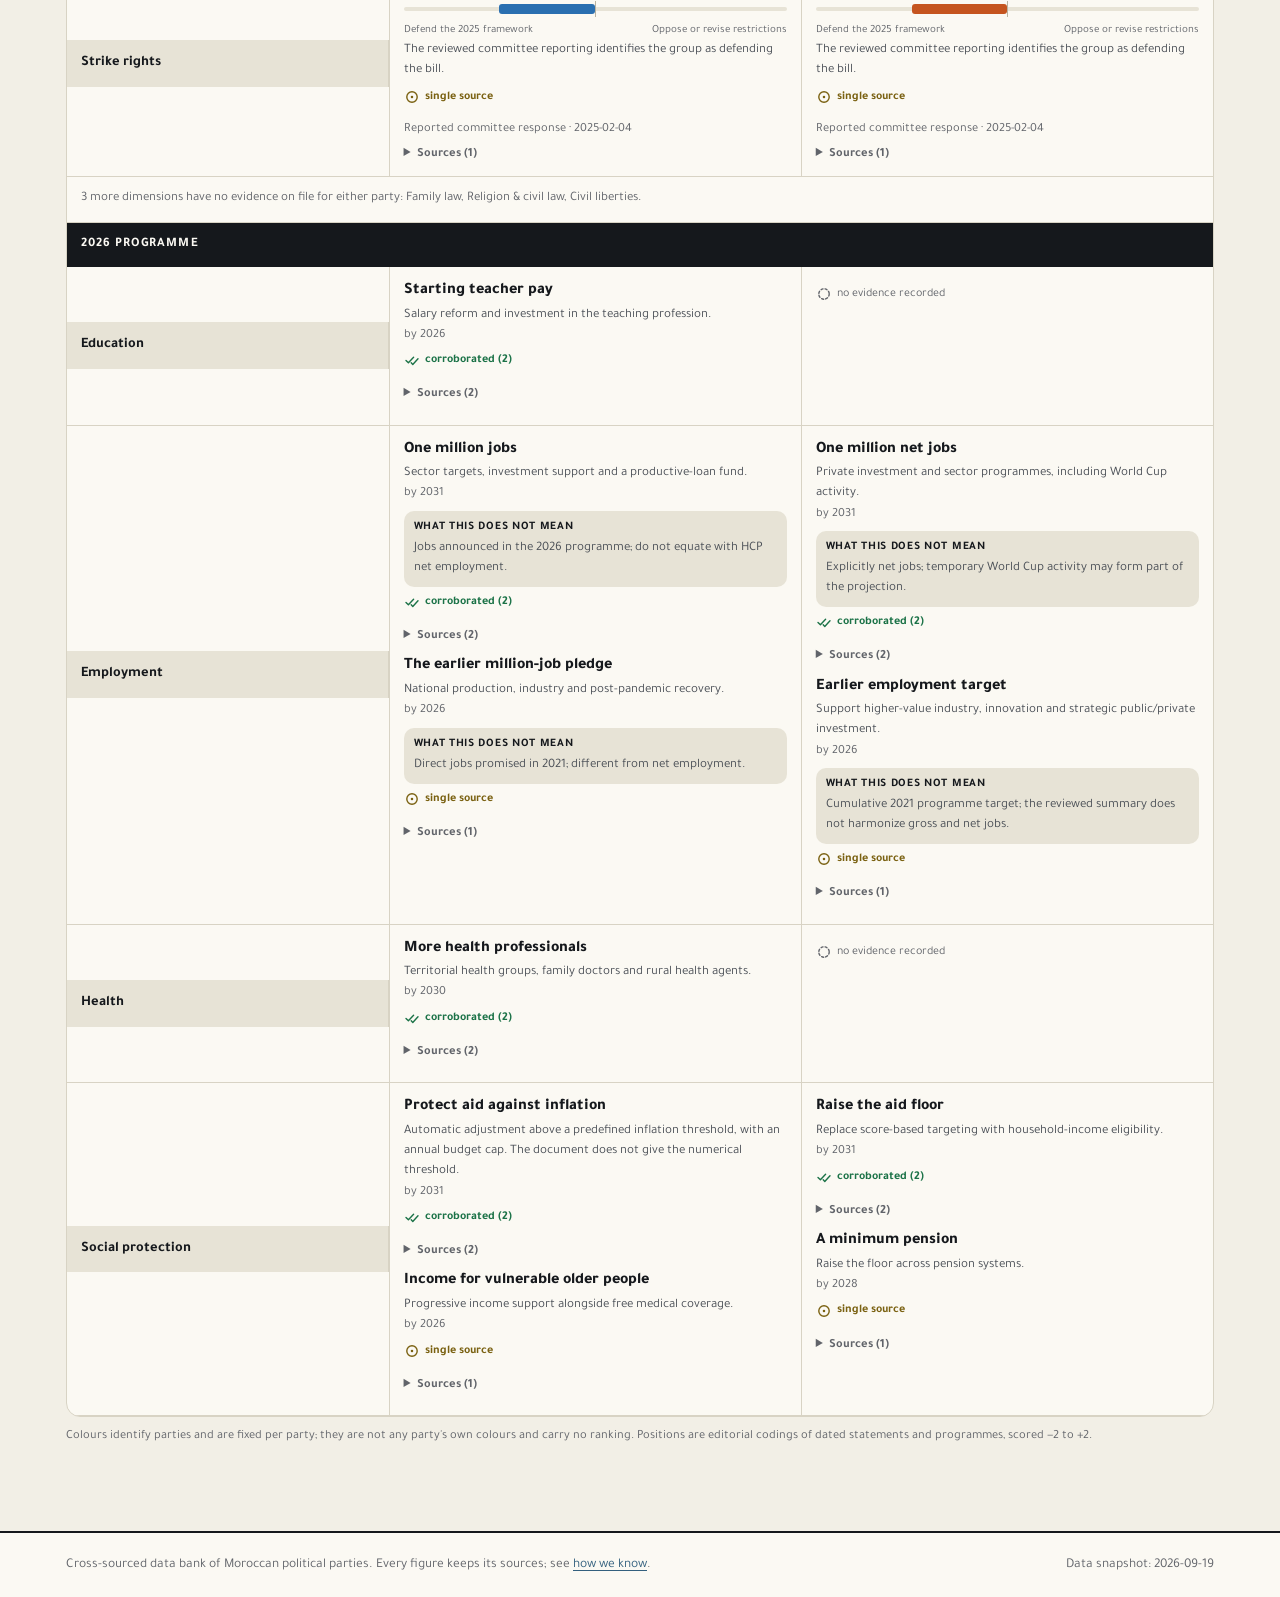
==== commit 46d4be7c: "Rebuild the site as a party comparison tool The site was an archive with a search box; the user it i" ====
--- a/site/index.html
+++ b/site/index.html
@@ -3,63 +3,45 @@
 <head>
 <meta charset="utf-8">
 <meta name="viewport" content="width=device-width, initial-scale=1">
-<title>Dashboard — Ntikhabat</title>
+<title>Compare parties — Ntikhabat</title>
+<meta name="description" content="Put Moroccan political parties side by side: their record, where they stand, and what they promise for 2026 — with the sources for every figure.">
+<link rel="preload" href="assets/fonts/tajawal-latin-700.woff2" as="font" type="font/woff2" crossorigin>
+<link rel="preload" href="assets/fonts/tajawal-arabic-700.woff2" as="font" type="font/woff2" crossorigin>
 <link rel="stylesheet" href="assets/style.css">
-<script src="assets/vendor/chart.umd.js"></script>
 <script src="data.js"></script>
 <script src="assets/i18n/fr.js"></script>
 <script src="assets/i18n/ary.js"></script>
 <script src="assets/app.js" defer></script>
 <script src="assets/i18n.js" defer></script>
 </head>
-<body data-page="dashboard">
+<body data-page="compare">
+<a class="skip" href="#main">Skip to content</a>
 <header class="top"><div class="wrap">
-  <a class="brand" href="index.html">🇲🇦 Ntikhabat</a>
-  <nav>
-    <a href="index.html" data-page="dashboard">Dashboard</a>
-    <a href="elections.html" data-page="elections">Elections</a>
-    <a href="events.html" data-page="events">Events &amp; positions</a>
-    <a href="policy.html" data-page="policy">Policy map</a>
-    <a href="programmes.html" data-page="programmes">Programmes</a>
-    <a href="methodology.html" data-page="methodology">Methodology &amp; sources</a>
+  <a class="brand" href="index.html">
+    <svg viewBox="0 0 20 20" width="22" height="22" fill="none" stroke="currentColor" stroke-width="1.9" stroke-linecap="round" aria-hidden="true"><path d="M3 4h14M3 4v12M10 4v12M17 4v12M3 16h14M3 9h14M3 12.5h14"/></svg>
+    Ntikhabat</a>
+  <nav aria-label="Main">
+    <a href="index.html" data-page="compare">Compare</a>
+    <a href="record.html" data-page="record">The record</a>
+    <a href="methodology.html" data-page="method">How we know</a>
   </nav>
-  <select class="lang-select" id="language-select" aria-label="Language">
-    <option value="en">EN</option>
-    <option value="fr">FR</option>
-    <option value="ary">الدارجة</option>
-  </select>
-  <button class="theme-btn" id="theme-toggle" type="button">Theme</button>
+  <div class="top-tools">
+    <select class="select" id="language-select" aria-label="Language">
+      <option value="en">EN</option>
+      <option value="fr">FR</option>
+      <option value="ary">الدارجة</option>
+    </select>
+    <button class="btn" id="theme-toggle" type="button">Theme</button>
+  </div>
 </div></header>
-<main><div class="wrap">
-<h1>Ntikhabat</h1>
-<p class="sub">Parties, elections, governments and positions on the major events since independence. Cross-sourced data bank with confidence ratings.</p>
-<div class="hero" id="hero"></div>
-<div class="grid kpi" id="kpis"></div>
-<h2>Current House of Representatives</h2>
-<div class="card"><div id="seatbar"></div><p class="small" style="margin:12px 0 0" id="gov-summary"></p></div>
-<h2>Balance of power over time</h2>
-<div class="grid two">
-  <div class="card chart-card"><div class="head"><span class="title">Seats won by party, every general election</span><span class="note">top 8 parties by 2021 seats; rest folded into Other</span></div><div class="chart-wrap tall"><canvas id="chart-seats"></canvas></div><div id="legend-seats"></div><div id="table-seats"></div></div>
-  <div class="card chart-card"><div class="head"><span class="title">Vote share by party (%)</span><span class="note">elections with published percentages</span></div><div class="chart-wrap tall"><canvas id="chart-votes"></canvas></div><div id="legend-votes"></div><div id="table-votes"></div></div>
-</div>
-<div class="grid two" style="margin-top:14px">
-  <div class="card chart-card"><div class="head"><span class="title">Turnout at general elections</span></div><div class="chart-wrap"><canvas id="chart-turnout"></canvas></div><div id="table-turnout"></div></div>
-  <div class="card chart-card"><div class="head"><span class="title">Who dominated each election</span></div><div id="domination"></div></div>
-</div>
-<h2>Governments since independence</h2>
-<div class="card"><div class="gov-track" id="gov-track"></div><div style="margin-top:10px" id="legend-gov"></div><p class="small muted" style="margin:8px 0 0">Bar colour = prime minister's party. Hover a bar for the coalition.</p></div>
-<h2>Regional distribution of power</h2>
-<div class="grid two">
-  <div class="card"><div id="regions-summary"></div><div style="margin-top:12px" id="regions"></div></div>
-  <div class="card"><div class="chart-card"><div class="head"><span class="title">Big-city mayors after the 2021 communal elections</span></div></div><div id="mayors"></div></div>
-</div>
-<h2>Parties</h2>
-<div class="grid parties" id="party-cards"></div>
-<h3>Historical, dissolved and merged parties</h3>
-<div class="card" id="historical-parties"></div>
-<h2>Latest major events</h2>
-<div class="card" id="recent-events"></div>
+<main id="main"><div class="wrap">
+<h1>Compare the parties</h1>
+<p class="lede">Put two or three parties beside each other and see what actually separates them — their record, where they stand, and what they are promising for 2026. Every figure carries its sources.</p>
+<div id="compare" style="margin-block-start:20px"></div>
 </div></main>
-<footer><div class="wrap">Data bank of Moroccan political parties. Figures are cross-checked against multiple sources where possible; see <a href="methodology.html">methodology</a>. Data snapshot: <span id="generated"></span>.</div></footer>
+<footer><div class="wrap">
+  <span>Cross-sourced data bank of Moroccan political parties. Every figure keeps its sources; see <a href="methodology.html">how we know</a>.</span>
+  <span>Data snapshot: <span id="generated" class="num"></span></span>
+</div></footer>
 </body>
 </html>
--- a/site/assets/style.css
+++ b/site/assets/style.css
@@ -1,149 +1,408 @@
-/* Moroccan political scene — data bank UI */
+/* Ntikhabat — The Match-Day Table.
+   A comparison instrument in the grammar of a Moroccan sports page: ruled rows, form
+   guides, heavy names, tabular figures. It borrows that page's comparison language and
+   refuses its ranking language — there is no standings position and no merit order here.
+   Direction contract: .impeccable/surfaces/site-index-html.md */
+
+/* ---------------------------------------------------------------- type */
+/* Tajawal carries Arabic and Latin in one family, which is the only way a trilingual
+   interface stays typographically coherent. Self-hosted so the site keeps working from
+   disk and on a slow connection; 76K for all six files. */
+@font-face { font-family: 'Tajawal'; font-style: normal; font-weight: 400; font-display: swap;
+  src: url('fonts/tajawal-latin-400.woff2') format('woff2');
+  unicode-range: U+0000-00FF, U+0131, U+0152-0153, U+02BB-02BC, U+2000-206F, U+2070-209F, U+20AC, U+2122, U+2190-21BB, U+2212, U+25A0-25FF; }
+@font-face { font-family: 'Tajawal'; font-style: normal; font-weight: 400; font-display: swap;
+  src: url('fonts/tajawal-arabic-400.woff2') format('woff2');
+  unicode-range: U+0600-06FF, U+0750-077F, U+0870-088E, U+08A0-08FF, U+FB50-FDFF, U+FE70-FEFF; }
+@font-face { font-family: 'Tajawal'; font-style: normal; font-weight: 700; font-display: swap;
+  src: url('fonts/tajawal-latin-700.woff2') format('woff2');
+  unicode-range: U+0000-00FF, U+0131, U+0152-0153, U+02BB-02BC, U+2000-206F, U+2070-209F, U+20AC, U+2122, U+2190-21BB, U+2212, U+25A0-25FF; }
+@font-face { font-family: 'Tajawal'; font-style: normal; font-weight: 700; font-display: swap;
+  src: url('fonts/tajawal-arabic-700.woff2') format('woff2');
+  unicode-range: U+0600-06FF, U+0750-077F, U+0870-088E, U+08A0-08FF, U+FB50-FDFF, U+FE70-FEFF; }
+@font-face { font-family: 'Tajawal'; font-style: normal; font-weight: 800; font-display: swap;
+  src: url('fonts/tajawal-latin-800.woff2') format('woff2');
+  unicode-range: U+0000-00FF, U+0131, U+0152-0153, U+02BB-02BC, U+2000-206F, U+2070-209F, U+20AC, U+2122, U+2190-21BB, U+2212, U+25A0-25FF; }
+@font-face { font-family: 'Tajawal'; font-style: normal; font-weight: 800; font-display: swap;
+  src: url('fonts/tajawal-arabic-800.woff2') format('woff2');
+  unicode-range: U+0600-06FF, U+0750-077F, U+0870-088E, U+08A0-08FF, U+FB50-FDFF, U+FE70-FEFF; }
+
+/* ---------------------------------------------------------------- tokens */
 :root {
   color-scheme: light;
-  --page: #f9f9f7; --surface: #fcfcfb; --surface-2: #f3f2ee;
-  --ink: #0b0b0b; --ink-2: #52514e; --muted: #898781;
-  --grid: #e1e0d9; --axis: #c3c2b7; --border: rgba(11,11,11,0.10);
-  --accent: #2a78d6; --accent-ink: #ffffff;
-  --gray-series: #c3c2b7;
-  --s1:#2a78d6; --s2:#eb6834; --s3:#1baf7a; --s4:#eda100; --s5:#e87ba4; --s6:#008300; --s7:#4a3aa7; --s8:#e34948;
-  --good:#0ca30c; --warning:#fab219; --serious:#ec835a; --critical:#d03b3b;
-  --radius: 10px; --gutter: 16px; --maxw: 1200px;
-  --font: system-ui, -apple-system, "Segoe UI", Roboto, sans-serif;
+  /* The reader is outdoors on a cheap phone in Moroccan sunlight. Light is not a
+     preference here, it is the use scene. Dark stays available for night reading. */
+  --page: #f2efe6;        /* newsprint */
+  --surface: #fbf9f3;     /* page stock, one step up */
+  --sunken: #e7e3d6;      /* ruled trough */
+  --ink: #15181c;
+  --ink-2: #4a4f56;
+  --muted: #61646a;
+  --rule: #d8d3c4;        /* hairline */
+  --rule-strong: #b9b3a1; /* the heavy rule under a table head */
+  --signal: #e8a13a;      /* active, selected, the reader's own choices */
+  --signal-ink: #15181c;
+  --slate: #33607e;       /* structure, links, axis */
+  --slate-soft: #eaeff3;
+
+  /* Fixed party slots: colour follows the entity, never rank. Colour-blind validated.
+     These are NOT any party's real brand colour, and must never be replaced by one. */
+  --s1:#2a6fb0; --s2:#c5541f; --s3:#17876a; --s4:#b07d00;
+  --s5:#a14f78; --s6:#4b6b23; --s7:#4a3aa7; --s8:#a83a38;
+  --s-none: #8b8677;
+
+  /* Evidence states. These judge the source, never the party. */
+  --ev-strong: #1b7247;
+  --ev-single: #7a6111;
+  --ev-disputed: #a14b1c;
+  --ev-absent: #61646a;
+
+  --r-card: 14px;
+  --r-box: 10px;
+  --r-pill: 999px;
+  --gutter: 16px;
+  --maxw: 1180px;
+  --font: 'Tajawal', system-ui, -apple-system, 'Segoe UI', Roboto, sans-serif;
+  --ease: cubic-bezier(0.2, 0.8, 0.2, 1);
 }
 @media (prefers-color-scheme: dark) {
   :root:not([data-theme="light"]) {
     color-scheme: dark;
-    --page:#0d0d0d; --surface:#1a1a19; --surface-2:#232321;
-    --ink:#ffffff; --ink-2:#c3c2b7; --muted:#898781;
-    --grid:#2c2c2a; --axis:#383835; --border: rgba(255,255,255,0.10);
-    --accent:#3987e5; --gray-series:#4a4a47;
-    --s1:#3987e5; --s2:#d95926; --s3:#199e70; --s4:#c98500; --s5:#d55181; --s6:#008300; --s7:#9085e9; --s8:#e66767;
+    --page:#14161a; --surface:#1c1f24; --sunken:#23272d;
+    --ink:#f3f1ea; --ink-2:#b9bcc2; --muted:#8b9099;
+    --rule:#31363d; --rule-strong:#484e57;
+    --signal:#f0b451; --signal-ink:#14161a;
+    --slate:#7fb2d4; --slate-soft:#22303a;
+    --s1:#5596d6; --s2:#e0763f; --s3:#2ba583; --s4:#d09b1c;
+    --s5:#cc7aa4; --s6:#7a9b41; --s7:#8e7fe0; --s8:#d4605d;
+    --s-none:#6c6a60;
+    --ev-strong:#4bbd82; --ev-single:#d4b13f; --ev-disputed:#e08a52; --ev-absent:#8b9099;
   }
 }
 :root[data-theme="dark"] {
   color-scheme: dark;
-  --page:#0d0d0d; --surface:#1a1a19; --surface-2:#232321;
-  --ink:#ffffff; --ink-2:#c3c2b7; --muted:#898781;
-  --grid:#2c2c2a; --axis:#383835; --border: rgba(255,255,255,0.10);
-  --accent:#3987e5; --gray-series:#4a4a47;
-  --s1:#3987e5; --s2:#d95926; --s3:#199e70; --s4:#c98500; --s5:#d55181; --s6:#008300; --s7:#9085e9; --s8:#e66767;
-}
+  --page:#14161a; --surface:#1c1f24; --sunken:#23272d;
+  --ink:#f3f1ea; --ink-2:#b9bcc2; --muted:#8b9099;
+  --rule:#31363d; --rule-strong:#484e57;
+  --signal:#f0b451; --signal-ink:#14161a;
+  --slate:#7fb2d4; --slate-soft:#22303a;
+  --s1:#5596d6; --s2:#e0763f; --s3:#2ba583; --s4:#d09b1c;
+  --s5:#cc7aa4; --s6:#7a9b41; --s7:#8e7fe0; --s8:#d4605d;
+  --s-none:#6c6a60;
+  --ev-strong:#4bbd82; --ev-single:#d4b13f; --ev-disputed:#e08a52; --ev-absent:#8b9099;
+}
+
+/* ---------------------------------------------------------------- base */
 * { box-sizing: border-box; }
 html, body { margin: 0; padding: 0; }
-body { background: var(--page); color: var(--ink); font-family: var(--font); font-size: 15px; line-height: 1.5; }
-a { color: var(--accent); text-decoration: none; }
-a:hover { text-decoration: underline; }
-.wrap { max-width: var(--maxw); margin: 0 auto; padding: 0 var(--gutter); }
-header.top { border-bottom: 1px solid var(--border); background: var(--surface); position: sticky; top: 0; z-index: 20; }
-header.top .wrap { display: flex; align-items: center; gap: 18px; height: 56px; }
-header.top .brand { font-weight: 700; letter-spacing: -0.01em; color: var(--ink); white-space: nowrap; }
-header.top nav { display: flex; gap: 4px; flex: 1; overflow-x: auto; }
-header.top nav a { color: var(--ink-2); padding: 6px 10px; border-radius: 8px; white-space: nowrap; font-size: 14px; }
-header.top nav a.active, header.top nav a:hover { background: var(--surface-2); color: var(--ink); text-decoration: none; }
-.theme-btn { border: 1px solid var(--border); background: transparent; color: var(--ink-2); border-radius: 8px; padding: 6px 10px; cursor: pointer; font: inherit; font-size: 13px; }
-.lang-select { border: 1px solid var(--border); background: transparent; color: var(--ink-2); border-radius: 8px; padding: 6px 8px; cursor: pointer; font: inherit; font-size: 13px; }
-
-/* RTL (Darija) */
-html[dir="rtl"] header.top nav { flex-direction: row-reverse; }
-html[dir="rtl"] .seg span, html[dir="rtl"] .key { direction: rtl; }
-html[dir="rtl"] .table-scroll table { text-align: right; }
-html[dir="rtl"] .table-scroll td.num, html[dir="rtl"] .table-scroll th.num { text-align: left; }
-html[dir="rtl"] .swatch { margin-left: 6px; margin-right: 0; }
-main { padding: 24px 0 64px; }
-h1 { font-size: 28px; letter-spacing: -0.02em; margin: 0 0 6px; line-height: 1.2; }
-h2 { font-size: 19px; margin: 32px 0 12px; letter-spacing: -0.01em; }
-h3 { font-size: 15px; margin: 18px 0 8px; }
-.sub { color: var(--ink-2); margin: 0 0 18px; max-width: 70ch; }
+body {
+  background: var(--page); color: var(--ink);
+  font-family: var(--font); font-size: 16px; line-height: 1.55;
+  -webkit-text-size-adjust: 100%;
+}
+/* Browser surfaces are part of the design; none of these ship correct by default. */
+::selection { background: var(--signal); color: var(--signal-ink); }
+:where(input, textarea) { caret-color: var(--slate); }
+* { scrollbar-width: thin; scrollbar-color: var(--rule-strong) transparent; }
+*::-webkit-scrollbar { height: 10px; width: 10px; }
+*::-webkit-scrollbar-thumb { background: var(--rule-strong); border-radius: var(--r-pill); }
+*::-webkit-scrollbar-track { background: transparent; }
+:focus-visible { outline: 2px solid var(--signal); outline-offset: 2px; border-radius: 3px; }
+a { color: var(--slate); text-decoration-thickness: 1px; text-underline-offset: 3px; }
+a:hover { text-decoration-thickness: 2px; }
+.num, [data-num] { font-variant-numeric: tabular-nums; }
+
+h1, h2, h3 { margin: 0; text-wrap: balance; letter-spacing: -0.02em; }
+h1 { font-size: clamp(28px, 6vw, 40px); font-weight: 800; line-height: 1.1; }
+h2 { font-size: clamp(20px, 3.4vw, 25px); font-weight: 800; line-height: 1.2; }
+h3 { font-size: 17px; font-weight: 700; }
+p { margin: 0 0 12px; }
+.prose { max-width: 68ch; }
+.lede { font-size: 17px; color: var(--ink-2); max-width: 62ch; }
+.small { font-size: 14px; }
+.micro { font-size: 12.5px; }
 .muted { color: var(--muted); }
-.small { font-size: 13px; }
-.card { background: var(--surface); border: 1px solid var(--border); border-radius: var(--radius); padding: 16px; }
+.wrap { max-width: var(--maxw); margin: 0 auto; padding-inline: var(--gutter); }
+.stack > * + * { margin-block-start: var(--stack, 14px); }
+
+/* ---------------------------------------------------------------- header */
+header.top { background: var(--surface); border-block-end: 2px solid var(--ink); position: sticky; top: 0; z-index: 30; }
+header.top .wrap { display: flex; align-items: center; gap: 14px; min-height: 58px; }
+.brand { display: inline-flex; align-items: center; gap: 9px; font-weight: 800; font-size: 19px;
+  letter-spacing: -0.03em; color: var(--ink); text-decoration: none; white-space: nowrap; }
+.brand svg { display: block; flex: none; }
+header.top nav { display: flex; gap: 2px; flex: 1; overflow-x: auto; scrollbar-width: none; }
+header.top nav::-webkit-scrollbar { display: none; }
+header.top nav a { color: var(--ink-2); padding: 7px 11px; border-radius: var(--r-pill);
+  white-space: nowrap; font-size: 15px; font-weight: 700; text-decoration: none; }
+header.top nav a:hover { background: var(--sunken); color: var(--ink); }
+header.top nav a.active { background: var(--ink); color: var(--surface); }
+.top-tools { display: flex; gap: 6px; flex: none; }
+
+/* ---------------------------------------------------------------- controls */
+.btn, .select {
+  font: inherit; font-size: 14px; font-weight: 700; color: var(--ink-2);
+  background: var(--surface); border: 1px solid var(--rule-strong);
+  border-radius: var(--r-pill); padding: 7px 13px; cursor: pointer;
+}
+.btn:hover, .select:hover { color: var(--ink); border-color: var(--ink); }
+.btn[aria-pressed="true"], .btn.on { background: var(--signal); border-color: var(--signal); color: var(--signal-ink); }
+.btn:disabled { opacity: 0.45; cursor: not-allowed; }
+.field {
+  font: inherit; font-size: 16px; color: var(--ink); background: var(--surface);
+  border: 1px solid var(--rule-strong); border-radius: var(--r-box); padding: 10px 12px; width: 100%;
+}
+.field::placeholder { color: var(--muted); }
+.field:focus-visible { border-color: var(--slate); }
+
+/* ---------------------------------------------------------------- main */
+main { padding-block: 22px 72px; }
+section + section { margin-block-start: 38px; }
+.section-head { display: flex; align-items: baseline; justify-content: space-between;
+  gap: 12px; flex-wrap: wrap; margin-block-end: 12px; padding-block-end: 8px;
+  border-block-end: 2px solid var(--ink); }
+.section-head .note { color: var(--muted); font-size: 13px; }
+
+/* ---------------------------------------------------------------- picker */
+.picker { background: var(--surface); border: 1px solid var(--rule); border-radius: var(--r-card); padding: 14px; }
+.picker-slots { display: grid; grid-template-columns: repeat(auto-fit, minmax(190px, 1fr)); gap: 10px; }
+.slot {
+  display: flex; align-items: center; gap: 11px; text-align: start;
+  background: var(--page); border: 1px solid var(--rule); border-radius: var(--r-box);
+  padding: 11px 12px; min-height: 68px; width: 100%; font: inherit; color: var(--ink); cursor: pointer;
+  position: relative; overflow: hidden;
+}
+.slot:hover { border-color: var(--ink); }
+.slot.empty { border-style: dashed; color: var(--muted); justify-content: center; font-weight: 700; }
+.slot.empty:hover { border-color: var(--signal); color: var(--ink); }
+/* The party's field runs the full height of its slot — colour at region scale. */
+.slot .field-mark { position: absolute; inset-block: 0; inset-inline-start: 0; width: 5px; background: var(--slot-color, var(--s-none)); }
+.slot .logo { width: 40px; height: 40px; object-fit: contain; border-radius: 7px;
+  background: var(--surface); flex: none; margin-inline-start: 4px; }
+.slot .logo-fallback { width: 40px; height: 40px; border-radius: 7px; flex: none; margin-inline-start: 4px;
+  background: var(--slot-color, var(--s-none)); color: #fff; font-weight: 800; font-size: 14px;
+  display: grid; place-items: center; }
+.slot .who { min-width: 0; }
+.slot .abbr { font-weight: 800; font-size: 16px; line-height: 1.2; }
+.slot .full { font-size: 12.5px; color: var(--muted); overflow: hidden;
+  text-overflow: ellipsis; white-space: nowrap; }
+.slot .drop { margin-inline-start: auto; color: var(--muted); flex: none; }
+.slot .drop:hover { color: var(--ev-disputed); }
+
+/* party search dialog */
+dialog.chooser { border: none; padding: 0; border-radius: var(--r-card); max-width: 560px; width: calc(100% - 32px);
+  background: var(--surface); color: var(--ink); }
+dialog.chooser::backdrop { background: rgb(21 24 28 / 0.55); }
+.chooser-head { padding: 14px; border-block-end: 1px solid var(--rule); display: flex; gap: 10px; align-items: center; }
+.chooser-list { max-height: 60vh; overflow-y: auto; padding: 8px; display: grid; gap: 4px; }
+.chooser-item { display: flex; align-items: center; gap: 10px; padding: 9px 10px; border-radius: var(--r-box);
+  background: none; border: 1px solid transparent; width: 100%; text-align: start; font: inherit; color: var(--ink); cursor: pointer; }
+.chooser-item:hover, .chooser-item:focus-visible { background: var(--sunken); }
+.chooser-item .logo, .chooser-item .logo-fallback { width: 30px; height: 30px; margin: 0; font-size: 11px; }
+.chooser-item[aria-disabled="true"] { opacity: 0.4; cursor: not-allowed; }
+.chooser-empty { padding: 26px 16px; text-align: center; color: var(--muted); }
+
+/* ---------------------------------------------------------------- head to head */
+.h2h { border: 1px solid var(--rule); border-radius: var(--r-card); overflow: hidden; background: var(--surface); }
+.h2h-head { display: grid; }
+.h2h-col {
+  padding: 16px 14px 14px; border-inline-start: 1px solid var(--rule);
+  position: relative; min-width: 0;
+}
+.h2h-col:first-child { border-inline-start: none; }
+/* the colour field: a party owns its whole column, not a dot */
+.h2h-col::before { content: ""; position: absolute; inset-block-start: 0; inset-inline: 0;
+  height: 6px; background: var(--col-color, var(--s-none)); }
+.h2h-col .name { font-weight: 800; font-size: clamp(19px, 3.6vw, 27px); line-height: 1.1;
+  letter-spacing: -0.03em; margin-block-start: 6px; }
+.h2h-col .full { font-size: 13px; color: var(--muted); margin-block-start: 3px; }
+.h2h-col .logo { width: 46px; height: 46px; object-fit: contain; border-radius: 8px; background: var(--page); }
+.h2h-col .logo-fallback { width: 46px; height: 46px; border-radius: 8px; background: var(--col-color, var(--s-none));
+  color: #fff; font-weight: 800; display: grid; place-items: center; }
+
+/* form guide — the last five elections as result marks */
+.form-guide { display: flex; gap: 4px; align-items: center; margin-block-start: 10px; flex-wrap: wrap; }
+.form-guide .fg {
+  width: 26px; height: 26px; border-radius: 7px; display: grid; place-items: center;
+  font-size: 11.5px; font-weight: 800; font-variant-numeric: tabular-nums;
+  background: var(--sunken); color: var(--ink-2); border: 1px solid var(--rule);
+}
+.form-guide .fg[data-rank="1"] { background: var(--col-color, var(--slate)); color: #fff; border-color: transparent; }
+.form-guide .fg[data-rank="top3"] { background: color-mix(in oklab, var(--col-color, var(--slate)) 26%, transparent); color: var(--ink); }
+.form-guide .fg[data-rank="absent"] { color: var(--muted); }
+.form-guide .fg-label { font-size: 11.5px; color: var(--muted); margin-inline-start: 4px; }
+
+/* ---------------------------------------------------------------- comparison rows */
+.cmp { display: grid; border-block-start: 2px solid var(--ink); }
+.cmp-row { display: grid; border-block-end: 1px solid var(--rule); }
+.cmp-row:hover { background: color-mix(in oklab, var(--signal) 7%, transparent); }
+.cmp-label {
+  padding: 12px 14px; font-weight: 700; font-size: 14.5px; align-self: center;
+  background: var(--sunken); border-inline-end: 1px solid var(--rule);
+}
+.cmp-label .hint { display: block; font-weight: 400; font-size: 12px; color: var(--muted); margin-block-start: 2px; }
+.cmp-cell { padding: 12px 14px; border-inline-start: 1px solid var(--rule); min-width: 0; }
+.cmp-cell:first-of-type { border-inline-start: none; }
+.cmp-value { font-weight: 800; font-size: 19px; font-variant-numeric: tabular-nums; letter-spacing: -0.02em; }
+.cmp-sub { font-size: 13px; color: var(--ink-2); margin-block-start: 2px; }
+.cmp-row.group-head { background: var(--ink); color: var(--surface); border-block-end: none; }
+.cmp-row.group-head .cmp-label { background: none; border: none; color: var(--surface);
+  font-size: 13px; text-transform: uppercase; letter-spacing: 0.08em; grid-column: 1 / -1; }
+
+/* the single magnitude variable: one meter, used everywhere a signed score appears */
+.meter { --v: 0; display: block; height: 22px; position: relative; margin-block-start: 6px; }
+.meter .track { position: absolute; inset-block: 9px; inset-inline: 0; background: var(--sunken); border-radius: var(--r-pill); }
+.meter .axis { position: absolute; inset-block: 3px; inset-inline-start: 50%; width: 1px; background: var(--rule-strong); }
+.meter .bar { position: absolute; inset-block: 6px; border-radius: 3px; background: var(--col-color, var(--slate)); }
+.meter .cap { position: absolute; inset-block-start: 0; font-size: 12px; font-weight: 800;
+  font-variant-numeric: tabular-nums; color: var(--ink-2); }
+.meter-scale { display: flex; justify-content: space-between; font-size: 11px; color: var(--muted); margin-block-start: 2px; gap: 8px; }
+.meter-scale span { min-width: 0; overflow: hidden; text-overflow: ellipsis; white-space: nowrap; }
+
+/* ---------------------------------------------------------------- evidence */
+/* Four states, visually distinct. They judge the source, never the party. */
+.ev { display: inline-flex; align-items: center; gap: 5px; font-size: 12px; font-weight: 700;
+  margin-block-start: 6px; }
+.ev svg { flex: none; }
+.ev[data-state="strong"] { color: var(--ev-strong); }
+.ev[data-state="single"] { color: var(--ev-single); }
+.ev[data-state="disputed"] { color: var(--ev-disputed); }
+.ev[data-state="absent"] { color: var(--ev-absent); font-weight: 400; }
+.counter {
+  margin-block-start: 7px; padding: 8px 10px; background: var(--sunken);
+  border-radius: var(--r-box); font-size: 13px; color: var(--ink-2);
+}
+.counter b { color: var(--ink); font-weight: 700; display: block; font-size: 11.5px;
+  text-transform: uppercase; letter-spacing: 0.06em; margin-block-end: 2px; }
+details.sources { margin-block-start: 6px; font-size: 12.5px; }
+details.sources summary { cursor: pointer; color: var(--muted); font-weight: 700; }
+details.sources ol { margin: 6px 0 0; padding-inline-start: 18px; word-break: break-word; }
+details.sources a { color: var(--muted); }
+
+/* a string the translator has not reached yet says so, rather than pretending */
+.untranslated { border-inline-start: 1px solid var(--rule-strong); padding-inline-start: 8px; }
+.untranslated .src-lang { display: inline-block; font-size: 10.5px; font-weight: 700; letter-spacing: 0.06em;
+  text-transform: uppercase; color: var(--muted); background: var(--sunken);
+  border-radius: 4px; padding: 1px 5px; margin-inline-end: 6px; vertical-align: 2px; }
+
+/* ---------------------------------------------------------------- cards & tables */
+.card { background: var(--surface); border: 1px solid var(--rule); border-radius: var(--r-card); padding: 16px; }
 .grid { display: grid; gap: 14px; }
-.grid.kpi { grid-template-columns: repeat(auto-fit, minmax(160px, 1fr)); }
-.grid.two { grid-template-columns: repeat(auto-fit, minmax(320px, 1fr)); }
-.grid.parties { grid-template-columns: repeat(auto-fill, minmax(230px, 1fr)); }
-.tile .label { color: var(--ink-2); font-size: 13px; }
-.tile .value { font-size: 30px; font-weight: 600; line-height: 1.15; margin-top: 4px; }
-.tile .delta { font-size: 13px; color: var(--ink-2); margin-top: 2px; }
-.hero { display: flex; flex-wrap: wrap; align-items: flex-end; gap: 24px; margin: 8px 0 24px; }
-.hero .big { font-size: 56px; font-weight: 700; line-height: 1; letter-spacing: -0.03em; }
-.hero .big-label { color: var(--ink-2); }
-.chart-card { display: flex; flex-direction: column; gap: 8px; }
-.chart-card .head { display: flex; justify-content: space-between; align-items: baseline; gap: 12px; flex-wrap: wrap; }
-.chart-card .title { font-weight: 600; }
-.chart-card .note { color: var(--muted); font-size: 12px; }
-.chart-wrap { position: relative; width: 100%; height: 300px; }
-.chart-wrap.tall { height: 380px; }
-.chart-wrap.short { height: 180px; }
+.grid.two { grid-template-columns: repeat(auto-fit, minmax(300px, 1fr)); }
+.grid.three { grid-template-columns: repeat(auto-fit, minmax(240px, 1fr)); }
+.grid.parties { grid-template-columns: repeat(auto-fill, minmax(215px, 1fr)); }
+
+.party-card { display: flex; flex-direction: column; gap: 9px; background: var(--surface);
+  border: 1px solid var(--rule); border-radius: var(--r-card); padding: 14px;
+  text-decoration: none; color: var(--ink); position: relative; overflow: hidden; }
+.party-card:hover { border-color: var(--ink); }
+.party-card::before { content: ""; position: absolute; inset-block-start: 0; inset-inline: 0;
+  height: 4px; background: var(--col-color, var(--s-none)); }
+.party-card .top { display: flex; align-items: center; gap: 10px; margin-block-start: 4px; }
+.party-card .logo { width: 38px; height: 38px; object-fit: contain; border-radius: 7px; background: var(--page); flex: none; }
+.party-card .logo-fallback { width: 38px; height: 38px; border-radius: 7px; flex: none;
+  background: var(--col-color, var(--s-none)); color: #fff; font-weight: 800; font-size: 13px;
+  display: grid; place-items: center; }
+.party-card .abbr { font-weight: 800; font-size: 17px; letter-spacing: -0.02em; }
+.party-card .full { font-size: 12.5px; color: var(--muted); line-height: 1.35; }
+.party-card .stat-row { display: flex; gap: 14px; margin-block-start: auto; padding-block-start: 8px;
+  border-block-start: 1px solid var(--rule); font-size: 12.5px; color: var(--muted); }
+.party-card .stat-row b { display: block; color: var(--ink); font-size: 17px; font-weight: 800;
+  font-variant-numeric: tabular-nums; }
+
+table { border-collapse: collapse; width: 100%; font-size: 14.5px; }
+th, td { text-align: start; padding: 9px 10px; border-block-end: 1px solid var(--rule); vertical-align: top; }
+thead th { border-block-end: 2px solid var(--ink); font-weight: 800; font-size: 12.5px;
+  text-transform: uppercase; letter-spacing: 0.06em; color: var(--ink-2); white-space: nowrap; }
+td.num, th.num { text-align: end; font-variant-numeric: tabular-nums; }
+tbody tr:hover { background: color-mix(in oklab, var(--signal) 7%, transparent); }
+.table-scroll { overflow-x: auto; border-radius: var(--r-box); }
+
+.chip { display: inline-flex; align-items: center; gap: 6px; padding: 3px 10px; border-radius: var(--r-pill);
+  background: var(--sunken); color: var(--ink-2); font-size: 12.5px; font-weight: 700; border: 1px solid var(--rule); }
+.swatch { width: 11px; height: 11px; border-radius: 3px; display: inline-block; flex: none; }
+.tags { display: flex; flex-wrap: wrap; gap: 6px; }
+
+/* ---------------------------------------------------------------- charts */
+.chart-card { display: flex; flex-direction: column; gap: 10px; }
+.chart-wrap { position: relative; width: 100%; height: 320px; }
+.chart-wrap.tall { height: 400px; }
+.chart-wrap.short { height: 190px; }
 .chart-wrap canvas { width: 100% !important; height: 100% !important; }
-.legend { display: flex; flex-wrap: wrap; gap: 8px 14px; font-size: 13px; color: var(--ink-2); }
+.legend { display: flex; flex-wrap: wrap; gap: 7px 14px; font-size: 13px; color: var(--ink-2); }
 .legend .key { display: inline-flex; align-items: center; gap: 6px; }
-.swatch { width: 10px; height: 10px; border-radius: 3px; display: inline-block; flex: none; }
-details.table-view { margin-top: 6px; }
-details.table-view summary { cursor: pointer; color: var(--ink-2); font-size: 13px; }
-table { border-collapse: collapse; width: 100%; font-size: 13.5px; }
-th, td { text-align: left; padding: 7px 8px; border-bottom: 1px solid var(--grid); vertical-align: top; }
-th { color: var(--ink-2); font-weight: 600; font-size: 12.5px; text-transform: uppercase; letter-spacing: 0.03em; }
-td.num, th.num { text-align: right; font-variant-numeric: tabular-nums; }
-.table-scroll { overflow-x: auto; }
-.seatbar { display: flex; height: 26px; border-radius: 6px; overflow: hidden; gap: 2px; background: var(--surface); }
-.seatbar .seg { height: 100%; min-width: 1px; position: relative; }
-.seatbar .seg span { position: absolute; inset: 0; display: flex; align-items: center; justify-content: center; font-size: 12px; font-weight: 600; color: #fff; white-space: nowrap; overflow: hidden; }
-.seatbar-legend { display: flex; flex-wrap: wrap; gap: 6px 14px; margin-top: 8px; font-size: 13px; }
-.chip { display: inline-flex; align-items: center; gap: 6px; padding: 2px 9px; border-radius: 999px; background: var(--surface-2); color: var(--ink-2); font-size: 12.5px; border: 1px solid var(--border); }
-.chip.stance { font-weight: 600; }
-.stance-support { color: var(--good); }
-.stance-oppose { color: var(--critical); }
-.stance-mixed, .stance-conditional, .stance-split { color: var(--serious); }
-.stance-abstain, .stance-silent, .stance-boycott { color: var(--muted); }
-.conf { font-size: 11px; text-transform: uppercase; letter-spacing: 0.04em; padding: 1px 6px; border-radius: 4px; border: 1px solid var(--border); color: var(--muted); }
-.conf.high { color: var(--good); } .conf.medium { color: var(--serious); } .conf.low { color: var(--critical); }
-.party-card { display: flex; flex-direction: column; gap: 8px; }
-.party-card .name { font-weight: 600; display: flex; align-items: center; gap: 8px; }
-.party-card .meta { color: var(--ink-2); font-size: 13px; }
-.party-card .stats { display: flex; gap: 14px; font-size: 13px; color: var(--ink-2); }
-.party-card .stats b { color: var(--ink); font-size: 17px; display: block; }
-.timeline { list-style: none; margin: 0; padding: 0; border-left: 2px solid var(--grid); }
-.timeline li { position: relative; padding: 0 0 16px 18px; }
-.timeline li::before { content: ""; position: absolute; left: -7px; top: 6px; width: 10px; height: 10px; border-radius: 50%; background: var(--accent); border: 2px solid var(--surface); }
-.timeline .date { font-size: 12.5px; color: var(--muted); font-variant-numeric: tabular-nums; }
-.timeline .title { font-weight: 600; }
-.timeline .desc { color: var(--ink-2); font-size: 14px; }
-.tags { display: flex; flex-wrap: wrap; gap: 6px; }
-.filters { display: flex; flex-wrap: wrap; gap: 10px; align-items: center; margin: 12px 0 18px; }
-.filters input[type=search], .filters select { font: inherit; padding: 8px 10px; border-radius: 8px; border: 1px solid var(--border); background: var(--surface); color: var(--ink); min-width: 160px; }
-.filters input[type=search] { flex: 1 1 260px; }
-.event { margin-bottom: 12px; }
-.event summary { cursor: pointer; list-style: none; display: flex; gap: 12px; align-items: baseline; flex-wrap: wrap; }
-.event summary::-webkit-details-marker { display: none; }
-.event summary .date { color: var(--muted); font-variant-numeric: tabular-nums; font-size: 13px; min-width: 96px; }
-.event summary .title { font-weight: 600; flex: 1 1 300px; }
-.event .body { margin-top: 12px; border-top: 1px solid var(--grid); padding-top: 12px; }
-.positions { display: grid; grid-template-columns: repeat(auto-fill, minmax(260px, 1fr)); gap: 10px; }
-.pos { border: 1px solid var(--border); border-radius: 8px; padding: 10px; background: var(--surface-2); }
-.pos .head { display: flex; justify-content: space-between; align-items: center; gap: 8px; margin-bottom: 4px; }
-.pos .party { font-weight: 600; display: flex; align-items: center; gap: 6px; }
-.pos .summary { font-size: 13.5px; color: var(--ink-2); }
-.sources { font-size: 12.5px; color: var(--muted); word-break: break-all; }
-.sources a { color: var(--muted); }
-.sources ol { margin: 4px 0 0; padding-left: 18px; }
-.gov-track { display: flex; flex-direction: column; gap: 6px; }
-.gov-row { display: grid; grid-template-columns: 150px 1fr; gap: 10px; align-items: center; font-size: 13px; }
-.gov-row .bar { height: 18px; border-radius: 4px; position: relative; background: var(--surface-2); overflow: hidden; }
-.gov-row .bar .seg { position: absolute; top: 0; bottom: 0; }
-.leaders { display: grid; grid-template-columns: repeat(auto-fill, minmax(220px, 1fr)); gap: 8px; }
-.leader { border: 1px solid var(--border); border-radius: 8px; padding: 10px; background: var(--surface-2); font-size: 13.5px; }
-.leader b { display: block; }
-.notice { border-left: 3px solid var(--warning); background: var(--surface-2); padding: 10px 14px; border-radius: 6px; font-size: 14px; color: var(--ink-2); }
-.badge-party { display: inline-flex; align-items: center; gap: 6px; }
-.pill-row { display: flex; flex-wrap: wrap; gap: 6px; margin: 6px 0; }
-.pill { font-size: 12px; padding: 2px 8px; border-radius: 999px; border: 1px solid var(--border); color: var(--ink-2); background: var(--surface); cursor: pointer; }
-.pill.on { background: var(--accent); color: var(--accent-ink); border-color: var(--accent); }
-footer { border-top: 1px solid var(--border); color: var(--muted); font-size: 13px; padding: 18px 0; }
-@media (max-width: 640px) {
-  h1 { font-size: 24px; }
-  .hero .big { font-size: 44px; }
-  .gov-row { grid-template-columns: 110px 1fr; }
-  .chart-wrap { height: 260px; }
-}
-@media print { header.top, .theme-btn { display: none; } }
+
+/* ---------------------------------------------------------------- states */
+.empty-state { text-align: center; padding: 44px 20px; color: var(--muted); }
+.empty-state h3 { color: var(--ink); margin-block-end: 6px; }
+.empty-state .hint { max-width: 42ch; margin-inline: auto; }
+.notice { background: var(--sunken); border: 1px solid var(--rule); border-radius: var(--r-box);
+  padding: 11px 14px; font-size: 14px; color: var(--ink-2); }
+.skeleton { background: var(--sunken); border-radius: var(--r-box); min-height: 18px; }
+
+/* ---------------------------------------------------------------- footer */
+footer { border-block-start: 2px solid var(--ink); background: var(--surface);
+  color: var(--muted); font-size: 13.5px; padding-block: 22px; }
+footer .wrap { display: flex; gap: 16px; flex-wrap: wrap; justify-content: space-between; }
+
+/* ---------------------------------------------------------------- motion */
+/* One authored moment: a comparison column arrives by settling into place, because the
+   reader just asked for it. Everything else is instant. */
+@media (prefers-reduced-motion: no-preference) {
+  .h2h-col, .cmp-cell { animation: settle 340ms var(--ease) both; }
+  .cmp-row:nth-child(n+2) .cmp-cell { animation-delay: 30ms; }
+}
+@keyframes settle { from { opacity: 0; transform: translateY(-6px); } to { opacity: 1; transform: none; } }
+
+/* the head row shares the comparison grid; this cell holds the label column open */
+.h2h-spacer { background: var(--sunken); border-inline-end: 1px solid var(--rule); }
+
+/* ---------------------------------------------------------------- responsive */
+@media (max-width: 760px) {
+  body { font-size: 15.5px; }
+  /* Brand and tools hold the first row; the nav takes its own, so nothing is clipped. */
+  header.top .wrap { flex-wrap: wrap; padding-block: 8px; gap: 8px 12px; }
+  header.top nav { order: 3; flex-basis: 100%; }
+  .top-tools { margin-inline-start: auto; }
+  .h2h-col { padding: 13px 11px 12px; }
+  .cmp-label { padding: 10px 11px; font-size: 13.5px; }
+  .cmp-cell { padding: 10px 11px; }
+  .cmp-value { font-size: 17px; }
+  .chart-wrap { height: 270px; }
+}
+
+/* At phone width a three-column comparison is unreadable. The row label becomes a
+   full-width header and the party cells sit side by side beneath it. */
+@media (max-width: 560px) {
+  .h2h-head, .cmp-row { grid-template-columns: repeat(var(--cols, 2), minmax(0, 1fr)) !important; }
+  .h2h-spacer { display: none; }
+  .cmp-label {
+    grid-column: 1 / -1; background: var(--sunken);
+    border-inline-end: none; border-block-end: 1px solid var(--rule);
+    padding-block: 8px; font-size: 13px; text-transform: uppercase; letter-spacing: 0.05em;
+  }
+  /* the qualifier under a row label is a sentence, not a label */
+  .cmp-label .hint { text-transform: none; letter-spacing: normal; }
+  .cmp-row.group-head .cmp-label { text-transform: uppercase; }
+  .cmp-cell:first-of-type { border-inline-start: none; }
+  .cmp-value { font-size: 16px; }
+  .h2h-col .name { font-size: 20px; }
+  .meter-scale { font-size: 10px; }
+}
+@media print {
+  header.top, .top-tools, .picker, .btn { display: none; }
+  body { background: #fff; font-size: 11pt; }
+  .h2h, .card { border-color: #999; }
+}
+
+/* ---------------------------------------------------------------- a11y utilities */
+.skip {
+  position: absolute; inset-inline-start: 8px; inset-block-start: -60px; z-index: 50;
+  background: var(--ink); color: var(--surface); padding: 10px 14px;
+  border-radius: var(--r-box); font-weight: 700; text-decoration: none;
+}
+.skip:focus { inset-block-start: 8px; }
+.sr-only {
+  position: absolute; width: 1px; height: 1px; padding: 0; margin: -1px;
+  overflow: hidden; clip-path: inset(50%); white-space: nowrap; border: 0;
+}
